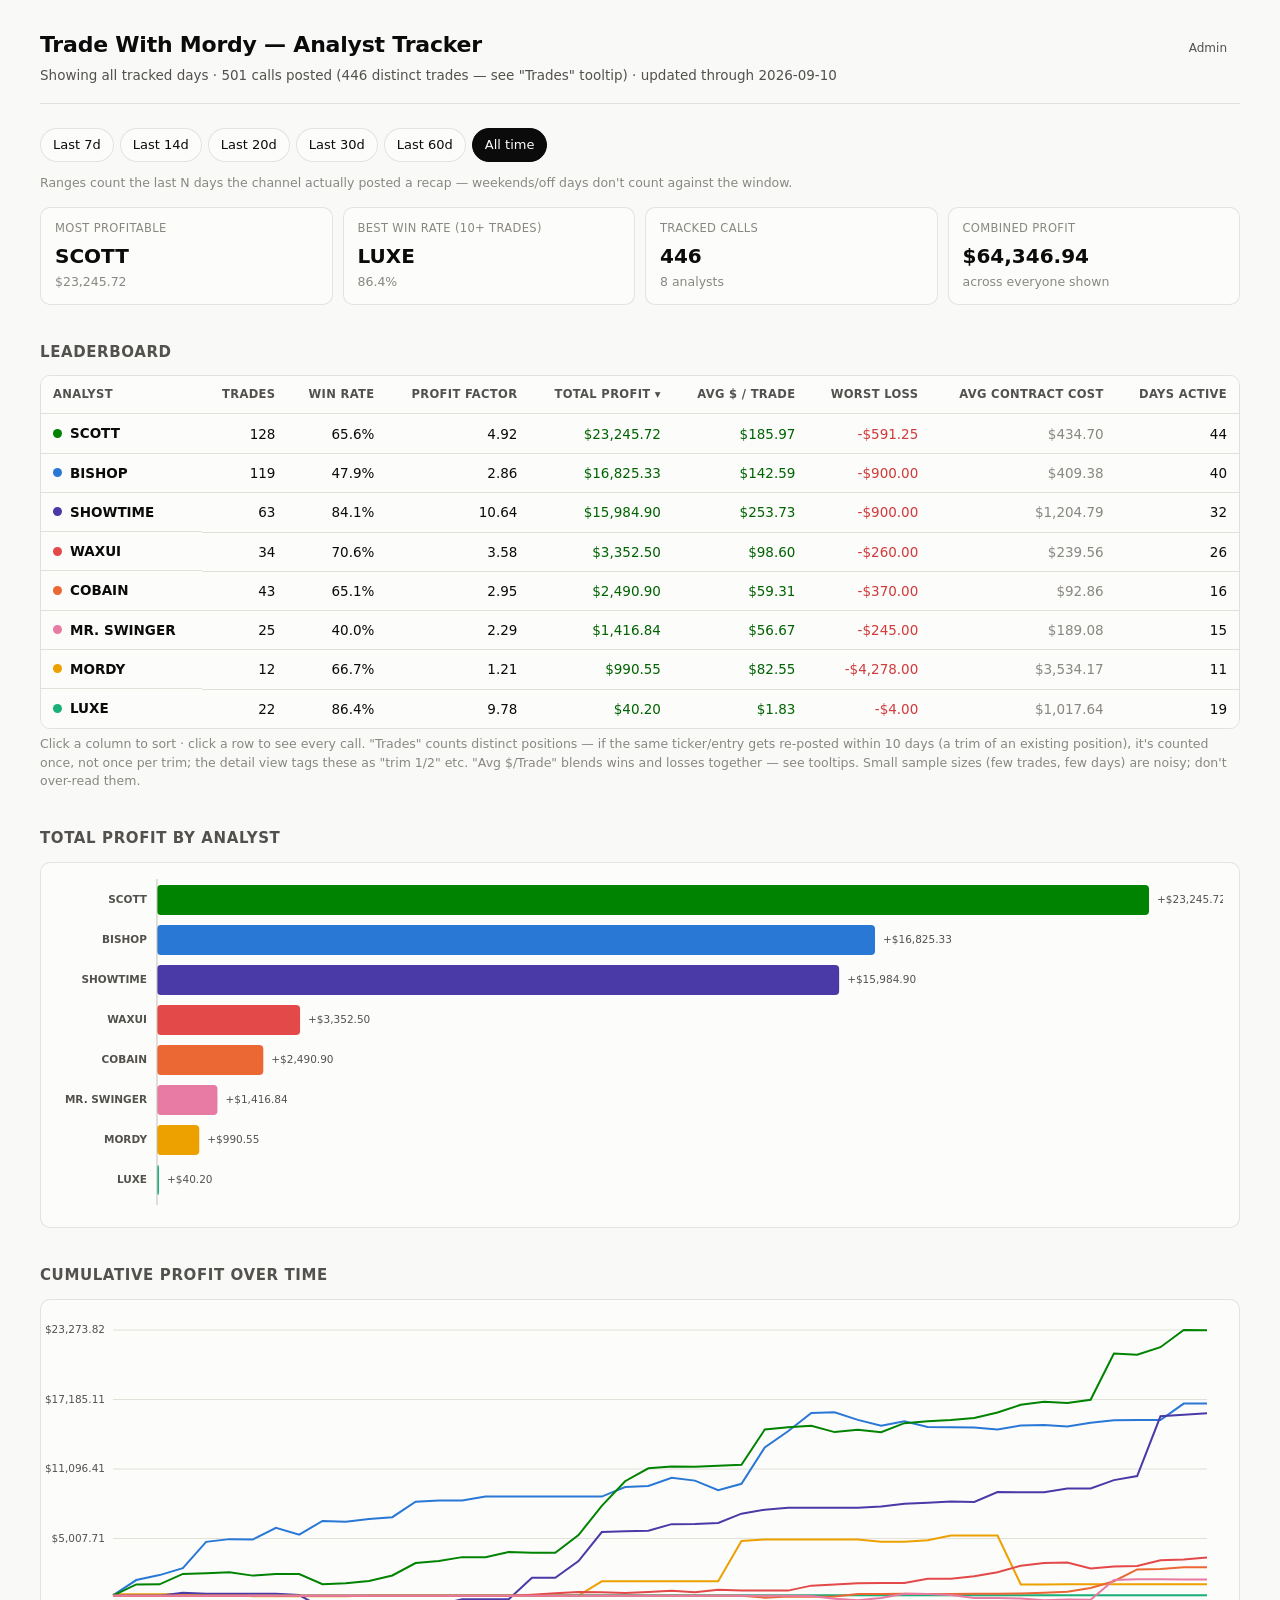
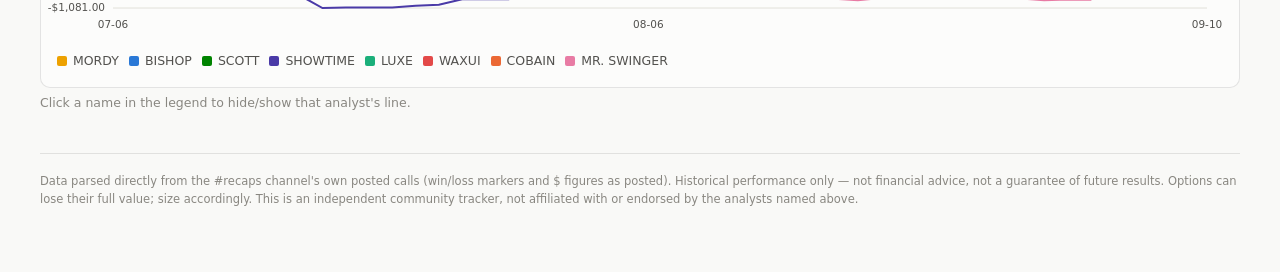
==== index.html @ d79637c2 "Add files via upload" ====
<!doctype html>
<html lang="en">
<head>
<meta charset="utf-8">
<meta name="viewport" content="width=device-width, initial-scale=1">
<title>Trade With Mordy — Analyst Tracker</title>
<link rel="stylesheet" href="style.css">
</head>
<body>
<div class="wrap">

  <header class="top">
    <div class="row">
      <div>
        <h1>Trade With Mordy — Analyst Tracker</h1>
        <div class="sub" id="rangeNote">Loading…</div>
      </div>
      <div class="top-actions">
        <button id="adminOpenBtn" class="ghost admin-toggle">Admin</button>
      </div>
    </div>
  </header>

  <section>
    <div class="filters" id="filters"></div>
    <div class="hint" style="margin:-6px 0 14px">Ranges count the last N days the channel actually posted a recap — weekends/off days don't count against the window.</div>
    <div class="tiles" id="tiles"></div>
  </section>

  <section>
    <h2 class="section-title">Leaderboard</h2>
    <div class="table-scroll">
      <table>
        <thead id="tableHead"></thead>
        <tbody id="tableBody"></tbody>
      </table>
    </div>
    <div class="hint">Click a column to sort · click a row to see every call. "Trades" counts distinct positions — if the same ticker/entry gets re-posted within 10 days (a trim of an existing position), it's counted once, not once per trim; the detail view tags these as "trim 1/2" etc. "Avg $/Trade" blends wins and losses together — see tooltips. Small sample sizes (few trades, few days) are noisy; don't over-read them.</div>
  </section>

  <section id="detailPanel">
    <div class="detail-head">
      <h3 id="detailTitle"></h3>
      <button class="ghost" onclick="document.getElementById('detailPanel').classList.remove('open')">Close</button>
    </div>
    <div class="table-scroll">
      <table>
        <thead><tr>
          <th>Date</th><th>Ticker</th><th>Result</th><th>Entry</th><th>Exit</th><th>%</th><th>$</th>
        </tr></thead>
        <tbody id="detailBody"></tbody>
      </table>
    </div>
  </section>

  <section>
    <h2 class="section-title">Total profit by analyst</h2>
    <div class="chart-card">
      <div id="barChart"></div>
    </div>
  </section>

  <section>
    <h2 class="section-title">Cumulative profit over time</h2>
    <div class="chart-card chart-wrap">
      <div id="lineChart"></div>
      <div class="tooltip-box" id="lineTooltip"></div>
      <div class="legend" id="lineLegend"></div>
    </div>
    <div class="hint">Click a name in the legend to hide/show that analyst's line.</div>
  </section>

  <footer class="site">
    Data parsed directly from the #recaps channel's own posted calls (win/loss markers and $ figures as posted).
    Historical performance only — not financial advice, not a guarantee of future results. Options can lose their
    full value; size accordingly. This is an independent community tracker, not affiliated with or endorsed by
    the analysts named above.
  </footer>
</div>

<!-- Admin login (real server-side check, see functions/api/login.js) -->
<div id="adminGateModal">
  <div class="modal-card">
    <button class="ghost close-x" id="gateCloseBtn">✕</button>
    <h3>Admin login</h3>
    <label>Username</label>
    <input type="text" id="gateUsername" placeholder="Username" autocomplete="username">
    <label style="display:block;margin-top:10px">Password</label>
    <input type="password" id="gatePassword" placeholder="Password" autocomplete="current-password">
    <div class="error-text" id="gateError"></div>
    <div class="modal-actions">
      <button class="primary" id="gateSubmit">Log in</button>
    </div>
    <p class="hint" style="margin-top:16px">
      Checked server-side against the <code>ADMIN_USERNAME</code> / <code>ADMIN_PASSWORD_HASH</code> environment
      variables set in your Cloudflare Pages project — nothing password-related ships in this page's code.
      See README.md to set those up.
    </p>
  </div>
</div>

<!-- Admin panel -->
<div id="adminModal">
  <div class="modal-card">
    <button class="ghost close-x" id="adminCloseBtn">✕</button>
    <h3>Add a new recap <button class="ghost" id="logoutBtn" style="font-size:12px;margin-left:8px">Log out</button></h3>
    <p class="hint">Upload the recap .html file you downloaded, or paste the raw HTML/text below — either
      works. Parsing happens entirely in your browser. "Publish to GitHub" is the only step that sends
      anything anywhere — it sends the merged data to your own Worker, which commits it to your repo.</p>
    <div id="dropZone" class="drop-zone">
      <input type="file" id="fileInput" accept=".html,.htm,.txt" style="display:none">
      <span id="dropZoneLabel">Drop the .html file here, or <a href="#" id="browseLink">browse</a></span>
    </div>
    <textarea id="pasteArea" placeholder="…or paste recap HTML or text here"></textarea>
    <div class="modal-actions">
      <button class="primary" id="parseBtn">Parse</button>
    </div>
    <div id="parseMsg"></div>
    <div class="preview-list" id="previewList"></div>
    <div class="modal-actions">
      <button id="mergeBtn" disabled>Merge into page</button>
    </div>
    <div class="modal-actions">
      <button class="primary" id="publishBtn">Publish to GitHub</button>
      <button id="downloadBtn">Download data.json instead</button>
    </div>
    <div id="publishMsg"></div>
    <p class="hint">"Publish to GitHub" commits the current data straight to your repo (needs
      <code>GITHUB_TOKEN</code> / <code>GITHUB_REPO</code> set on the Worker — see README.md). Cloudflare then
      auto-redeploys in under a minute. "Download data.json instead" is the manual fallback if you'd rather
      commit it yourself.</p>
  </div>
</div>

<script src="parser.js"></script>
<script src="app.js"></script>
</body>
</html>
---- style.css ----
/* ---------- design tokens (validated dataviz palette) ---------- */
:root, [data-theme] {
  color-scheme: light;
  --surface-1:      #fcfcfb;
  --page-plane:     #f9f9f7;
  --text-primary:   #0b0b0b;
  --text-secondary: #52514e;
  --text-muted:     #898781;
  --grid:           #e1e0d9;
  --baseline:       #c3c2b7;
  --border:         rgba(11,11,11,0.10);
  --good:           #006300;
  --status-good:    #0ca30c;
  --status-warn:    #fab219;
  --status-serious: #ec835a;
  --status-crit:    #d03b3b;

  /* categorical, fixed order -- never reassigned by rank */
  --series-1: #2a78d6; /* blue    */
  --series-2: #eb6834; /* orange  */
  --series-3: #1baf7a; /* aqua    */
  --series-4: #eda100; /* yellow  */
  --series-5: #e87ba4; /* magenta */
  --series-6: #008300; /* green   */
  --series-7: #4a3aa7; /* violet  */
  --series-8: #e34948; /* red     */
}

@media (prefers-color-scheme: dark) {
  :root:where(:not([data-theme="light"])) {
    color-scheme: dark;
    --surface-1:      #1a1a19;
    --page-plane:     #0d0d0d;
    --text-primary:   #ffffff;
    --text-secondary: #c3c2b7;
    --text-muted:     #898781;
    --grid:           #2c2c2a;
    --baseline:       #383835;
    --border:         rgba(255,255,255,0.10);
    --good:           #0ca30c;

    --series-1: #3987e5;
    --series-2: #d95926;
    --series-3: #199e70;
    --series-4: #c98500;
    --series-5: #d55181;
    --series-6: #008300;
    --series-7: #9085e9;
    --series-8: #e66767;
  }
}
:root[data-theme="dark"] {
  color-scheme: dark;
  --surface-1:      #1a1a19;
  --page-plane:     #0d0d0d;
  --text-primary:   #ffffff;
  --text-secondary: #c3c2b7;
  --text-muted:     #898781;
  --grid:           #2c2c2a;
  --baseline:       #383835;
  --border:         rgba(255,255,255,0.10);
  --good:           #0ca30c;

  --series-1: #3987e5;
  --series-2: #d95926;
  --series-3: #199e70;
  --series-4: #c98500;
  --series-5: #d55181;
  --series-6: #008300;
  --series-7: #9085e9;
  --series-8: #e66767;
}

* { box-sizing: border-box; }
html, body {
  margin: 0;
  background: var(--page-plane);
  color: var(--text-primary);
  font-family: system-ui, -apple-system, "Segoe UI", sans-serif;
  font-size: 15px;
  line-height: 1.5;
}
body { padding-bottom: 64px; }

a { color: var(--series-1); }

.wrap {
  max-width: 1240px;
  margin: 0 auto;
  padding: 0 20px;
}

/* header */
header.top {
  padding: 28px 0 18px;
  border-bottom: 1px solid var(--border);
  margin-bottom: 24px;
}
header.top .row {
  display: flex;
  align-items: baseline;
  justify-content: space-between;
  gap: 16px;
  flex-wrap: wrap;
}
header.top h1 {
  font-size: 22px;
  margin: 0;
  letter-spacing: -0.01em;
}
header.top .sub {
  color: var(--text-secondary);
  font-size: 13.5px;
  margin-top: 4px;
}
.top-actions { display: flex; gap: 8px; align-items: center; }

button, .btn {
  font: inherit;
  border: 1px solid var(--border);
  background: var(--surface-1);
  color: var(--text-primary);
  border-radius: 8px;
  padding: 7px 12px;
  cursor: pointer;
}
button:hover, .btn:hover { border-color: var(--text-muted); }
button.primary {
  background: var(--series-1);
  border-color: var(--series-1);
  color: #fff;
}
button.ghost {
  background: transparent;
  border-color: transparent;
  color: var(--text-secondary);
}
button.danger { color: var(--status-crit); }
button:disabled { opacity: .5; cursor: default; }

/* filter row */
.filters {
  display: flex;
  gap: 6px;
  flex-wrap: wrap;
  margin-bottom: 18px;
}
.filters button { padding: 6px 12px; font-size: 13px; border-radius: 20px; }
.filters button.active {
  background: var(--text-primary);
  color: var(--surface-1);
  border-color: var(--text-primary);
}

section { margin-bottom: 36px; }
h2.section-title {
  font-size: 15px;
  text-transform: uppercase;
  letter-spacing: .04em;
  color: var(--text-secondary);
  margin: 0 0 12px;
}
.hint { color: var(--text-muted); font-size: 12.5px; margin-top: 6px; }

/* table */
.table-scroll { overflow-x: auto; border: 1px solid var(--border); border-radius: 10px; }
table { width: 100%; border-collapse: collapse; background: var(--surface-1); font-size: 13.5px; min-width: 860px; }
thead th {
  text-align: right;
  font-weight: 600;
  color: var(--text-secondary);
  font-size: 11.5px;
  text-transform: uppercase;
  letter-spacing: .03em;
  padding: 10px 12px;
  border-bottom: 1px solid var(--grid);
  cursor: pointer;
  white-space: nowrap;
  user-select: none;
}
thead th:first-child, td.name-cell { text-align: left; }
thead th:hover { color: var(--text-primary); }
thead th.sorted::after { content: ' ▾'; }
thead th.sorted.asc::after { content: ' ▴'; }
tbody td {
  text-align: right;
  padding: 9px 12px;
  border-bottom: 1px solid var(--grid);
  font-variant-numeric: tabular-nums;
  white-space: nowrap;
}
tbody tr:last-child td { border-bottom: none; }
tbody tr { cursor: pointer; }
tbody tr:hover td { background: color-mix(in srgb, var(--text-primary) 4%, transparent); }
tbody tr.selected td { background: color-mix(in srgb, var(--series-1) 10%, transparent); }
.dot { display:inline-block; width:9px; height:9px; border-radius:50%; margin-right:8px; flex:none; }
.name-cell { display:flex; align-items:center; font-weight: 600; }
.pos { color: var(--good); }
.neg { color: var(--status-crit); }
.muted-cell { color: var(--text-muted); }
.trim-tag {
  display: inline-block; font-size: 10.5px; font-weight: 600; letter-spacing: .01em;
  color: var(--text-muted); background: var(--page-plane); border: 1px solid var(--border);
  border-radius: 5px; padding: 1px 5px; margin-left: 6px; cursor: help; vertical-align: 1px;
}

/* stat tiles */
.tiles { display: grid; grid-template-columns: repeat(auto-fit, minmax(150px, 1fr)); gap: 10px; margin-bottom: 18px; }
.tile { background: var(--surface-1); border: 1px solid var(--border); border-radius: 10px; padding: 12px 14px; }
.tile .label { font-size: 11.5px; color: var(--text-muted); text-transform: uppercase; letter-spacing: .03em; }
.tile .value { font-size: 20px; font-weight: 600; margin-top: 4px; font-variant-numeric: tabular-nums; }

/* charts */
.chart-card { background: var(--surface-1); border: 1px solid var(--border); border-radius: 10px; padding: 16px; }
.legend { display: flex; flex-wrap: wrap; gap: 10px; margin-top: 10px; font-size: 12.5px; }
.legend .item { display: flex; align-items: center; gap: 6px; cursor: pointer; color: var(--text-secondary); }
.legend .item.off { opacity: .35; text-decoration: line-through; }
.legend .swatch { width: 10px; height: 10px; border-radius: 2px; flex: none; }
svg text { fill: var(--text-secondary); font-size: 10.5px; }
.axis-line { stroke: var(--baseline); stroke-width: 1; }
.grid-line { stroke: var(--grid); stroke-width: 1; }
.tooltip-box {
  position: absolute;
  pointer-events: none;
  background: var(--text-primary);
  color: var(--surface-1);
  border-radius: 6px;
  padding: 6px 9px;
  font-size: 12px;
  line-height: 1.4;
  white-space: nowrap;
  transform: translate(-50%, -110%);
  z-index: 20;
  display: none;
}
.chart-wrap { position: relative; }

/* detail panel */
#detailPanel { display: none; }
#detailPanel.open { display: block; }
.detail-head { display: flex; align-items: center; justify-content: space-between; margin-bottom: 10px; }
.detail-head h3 { margin: 0; font-size: 16px; display:flex; align-items:center; }

/* admin */
.admin-toggle { font-size: 12px; }
#adminModal, #adminGateModal {
  position: fixed; inset: 0; background: rgba(0,0,0,.45);
  display: none; align-items: center; justify-content: center; padding: 20px; z-index: 50;
}
#adminModal.open, #adminGateModal.open { display: flex; }
.modal-card {
  background: var(--surface-1); border-radius: 12px; padding: 22px;
  max-width: 560px; width: 100%; max-height: 86vh; overflow: auto;
  border: 1px solid var(--border);
}
.modal-card h3 { margin-top: 0; }
.drop-zone {
  border: 1.5px dashed var(--border);
  border-radius: 8px;
  padding: 16px;
  text-align: center;
  font-size: 13px;
  color: var(--text-secondary);
  margin-top: 8px;
  transition: border-color .15s, background .15s;
}
.drop-zone a { cursor: pointer; }
.drop-zone.drag-over {
  border-color: var(--series-1);
  background: color-mix(in srgb, var(--series-1) 8%, transparent);
}
.modal-card textarea {
  width: 100%; min-height: 160px; font-family: ui-monospace, monospace; font-size: 12px;
  border: 1px solid var(--border); border-radius: 8px; padding: 10px; background: var(--page-plane); color: var(--text-primary);
}
.modal-card input[type="password"], .modal-card input[type="text"] {
  width: 100%; padding: 9px 11px; border: 1px solid var(--border); border-radius: 8px;
  background: var(--page-plane); color: var(--text-primary); font: inherit; margin-top: 6px;
}
.modal-actions { display: flex; gap: 8px; margin-top: 14px; flex-wrap: wrap; }
.preview-list { max-height: 220px; overflow: auto; border: 1px solid var(--border); border-radius: 8px; margin-top: 10px; font-size: 12px; }
.preview-list .row { display: flex; justify-content: space-between; padding: 5px 9px; border-bottom: 1px solid var(--grid); gap: 10px; }
.preview-list .row:last-child { border-bottom: none; }
.error-text { color: var(--status-crit); font-size: 12.5px; margin-top: 6px; }
.ok-text { color: var(--good); font-size: 12.5px; margin-top: 6px; }
.close-x { position: absolute; top: 14px; right: 16px; }
.modal-card { position: relative; }

footer.site {
  margin-top: 40px;
  padding-top: 18px;
  border-top: 1px solid var(--border);
  color: var(--text-muted);
  font-size: 11.5px;
  line-height: 1.6;
}

.info-tip { color: var(--text-muted); cursor: help; border-bottom: 1px dotted var(--text-muted); }

@media (max-width: 640px) {
  .tiles { grid-template-columns: repeat(2, 1fr); }
}
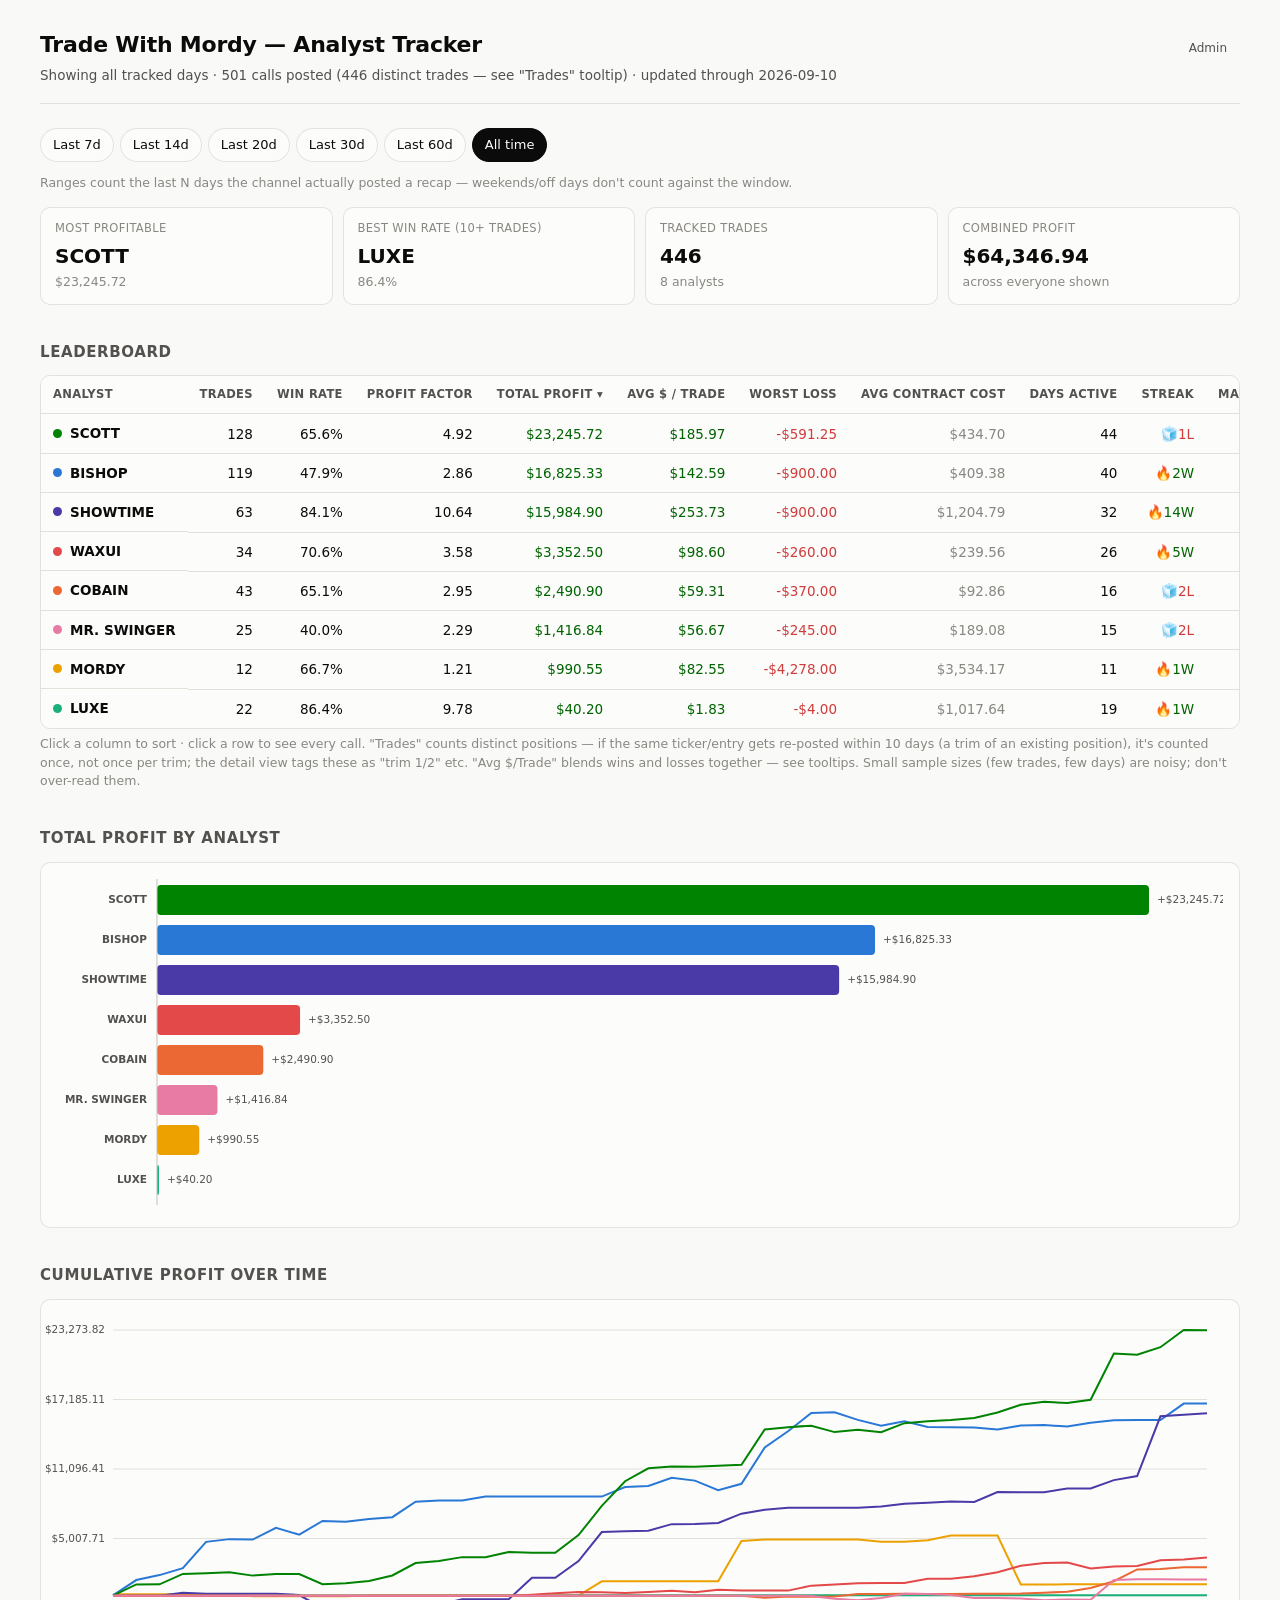
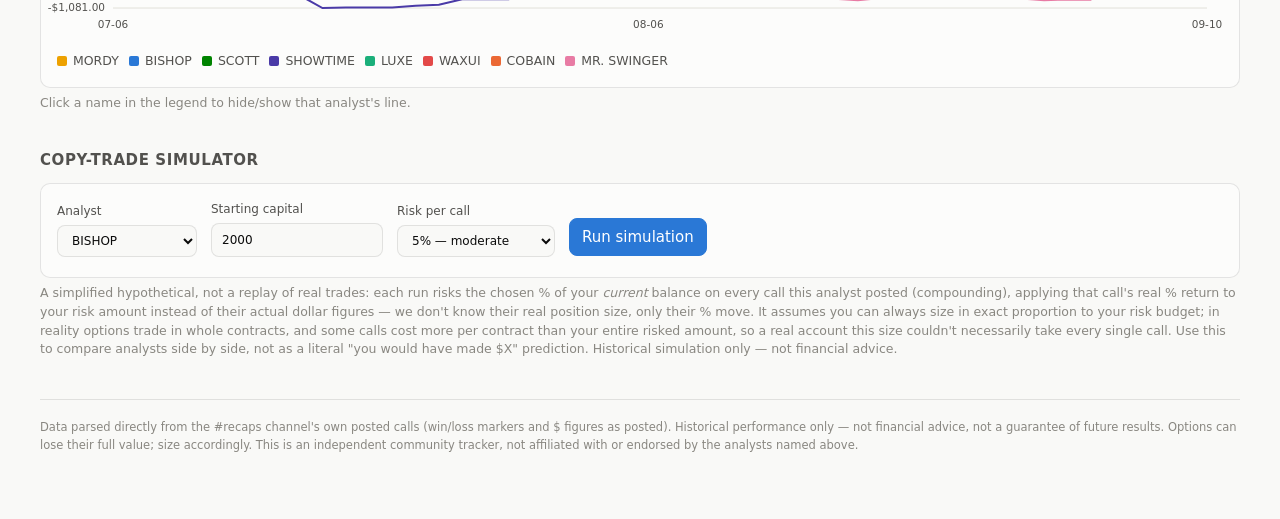
==== commit 9f8b9608: "Add files via upload" ====
--- a/index.html
+++ b/index.html
@@ -43,6 +43,7 @@
       <h3 id="detailTitle"></h3>
       <button class="ghost" onclick="document.getElementById('detailPanel').classList.remove('open')">Close</button>
     </div>
+    <div class="hint" id="detailStats" style="margin:-4px 0 10px"></div>
     <div class="table-scroll">
       <table>
         <thead><tr>
@@ -68,6 +69,42 @@
       <div class="legend" id="lineLegend"></div>
     </div>
     <div class="hint">Click a name in the legend to hide/show that analyst's line.</div>
+  </section>
+
+  <section>
+    <h2 class="section-title">Copy-trade simulator</h2>
+    <div class="chart-card">
+      <div class="sim-form">
+        <label>Analyst
+          <select id="simAnalyst"></select>
+        </label>
+        <label>Starting capital
+          <input type="number" id="simCapital" value="2000" min="100" step="100">
+        </label>
+        <label>Risk per call
+          <select id="simRisk">
+            <option value="0.03">3% — conservative</option>
+            <option value="0.05" selected>5% — moderate</option>
+            <option value="0.10">10% — aggressive</option>
+          </select>
+        </label>
+        <button class="primary" id="simRunBtn">Run simulation</button>
+      </div>
+      <div id="simResults"></div>
+      <div class="chart-wrap" id="simChartWrap" style="display:none">
+        <div id="simChart"></div>
+        <div class="tooltip-box" id="simTooltip"></div>
+      </div>
+    </div>
+    <div class="hint">
+      A simplified hypothetical, not a replay of real trades: each run risks the chosen % of your <em>current</em>
+      balance on every call this analyst posted (compounding), applying that call's real % return to your risk
+      amount instead of their actual dollar figures — we don't know their real position size, only their % move.
+      It assumes you can always size in exact proportion to your risk budget; in reality options trade in whole
+      contracts, and some calls cost more per contract than your entire risked amount, so a real account this size
+      couldn't necessarily take every single call. Use this to compare analysts side by side, not as a literal
+      "you would have made $X" prediction. Historical simulation only — not financial advice.
+    </div>
   </section>
 
   <footer class="site">
--- a/style.css
+++ b/style.css
@@ -164,7 +164,7 @@
 
 /* table */
 .table-scroll { overflow-x: auto; border: 1px solid var(--border); border-radius: 10px; }
-table { width: 100%; border-collapse: collapse; background: var(--surface-1); font-size: 13.5px; min-width: 860px; }
+table { width: 100%; border-collapse: collapse; background: var(--surface-1); font-size: 13.5px; min-width: 1020px; }
 thead th {
   text-align: right;
   font-weight: 600;
@@ -297,6 +297,16 @@
 
 .info-tip { color: var(--text-muted); cursor: help; border-bottom: 1px dotted var(--text-muted); }
 
+/* copy-trade simulator */
+.sim-form { display: flex; gap: 14px; flex-wrap: wrap; align-items: end; margin-bottom: 4px; }
+.sim-form label { display: flex; flex-direction: column; gap: 5px; font-size: 12px; color: var(--text-secondary); }
+.sim-form select, .sim-form input[type="number"] {
+  padding: 7px 10px; border: 1px solid var(--border); border-radius: 8px;
+  background: var(--page-plane); color: var(--text-primary); font: inherit; min-width: 140px;
+}
+.sim-form button { margin-bottom: 1px; }
+#simResults .tiles { margin-top: 16px; margin-bottom: 0; }
+
 @media (max-width: 640px) {
   .tiles { grid-template-columns: repeat(2, 1fr); }
 }
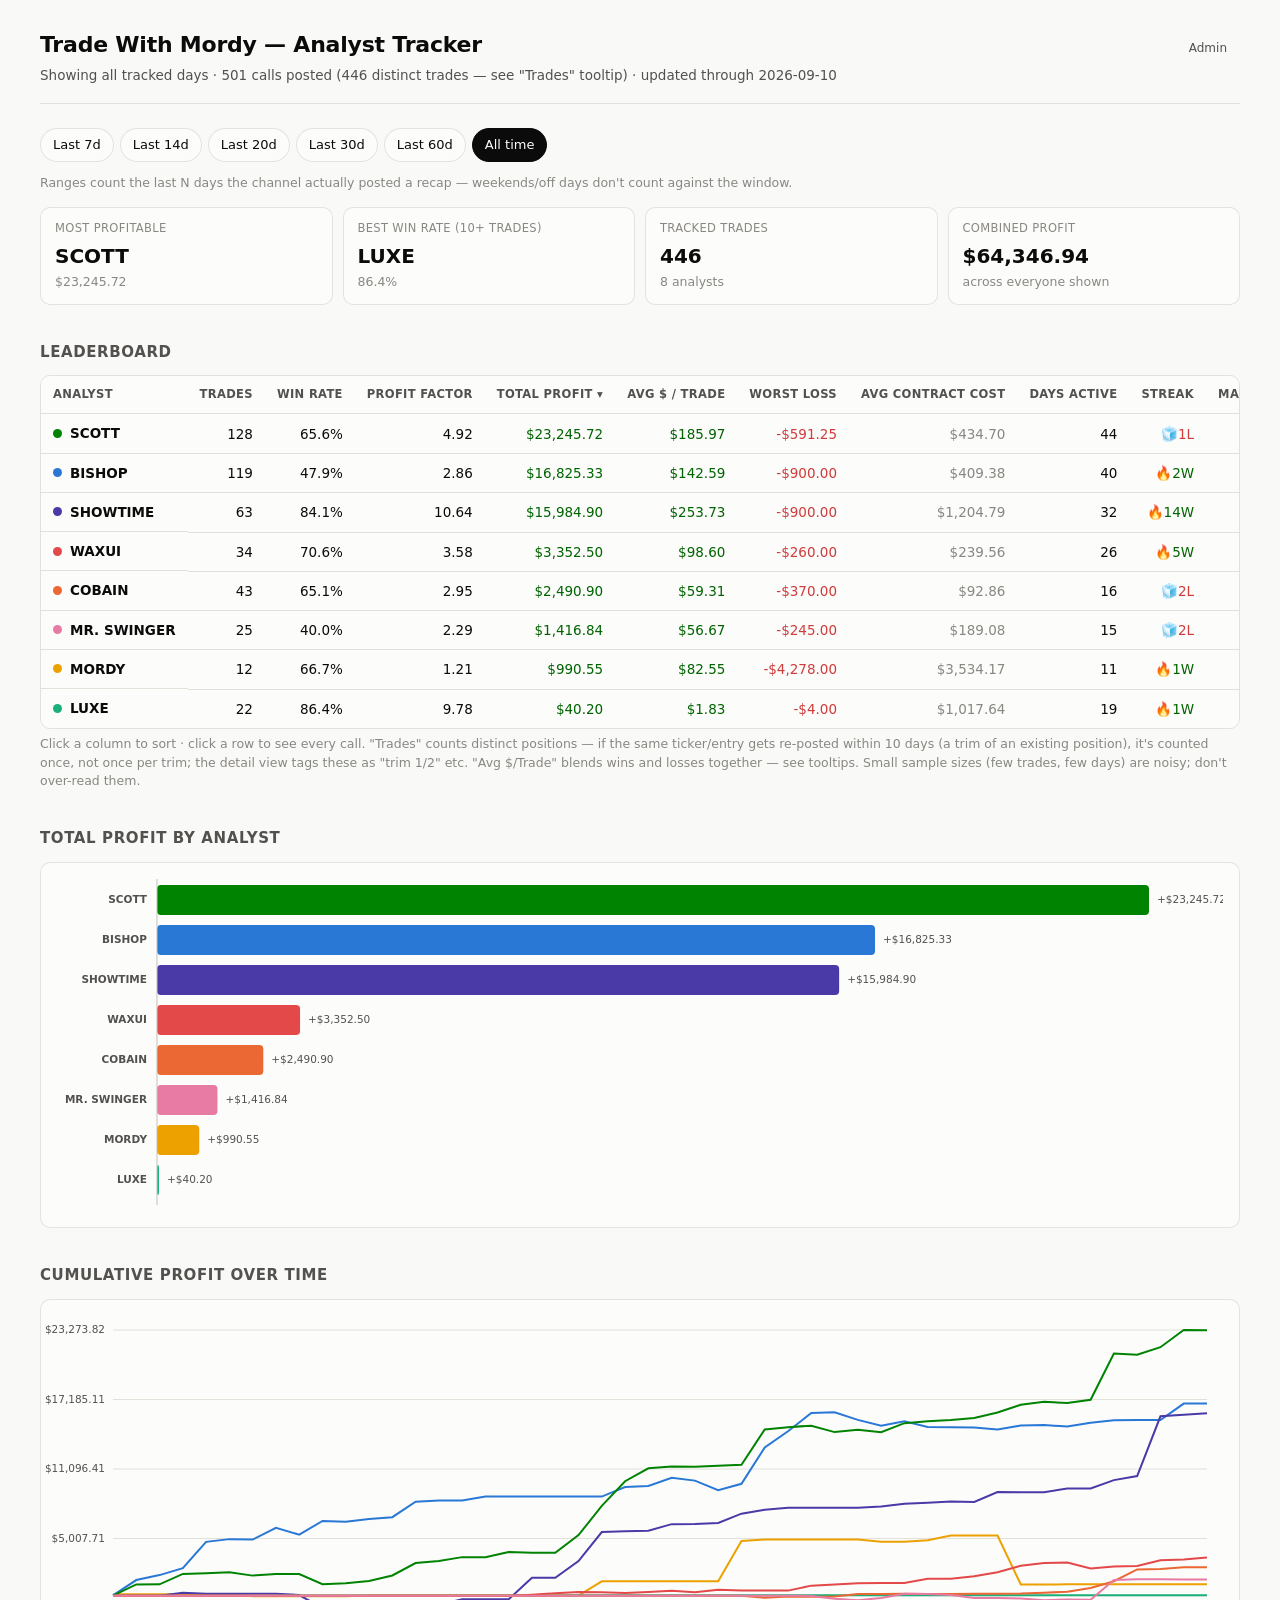
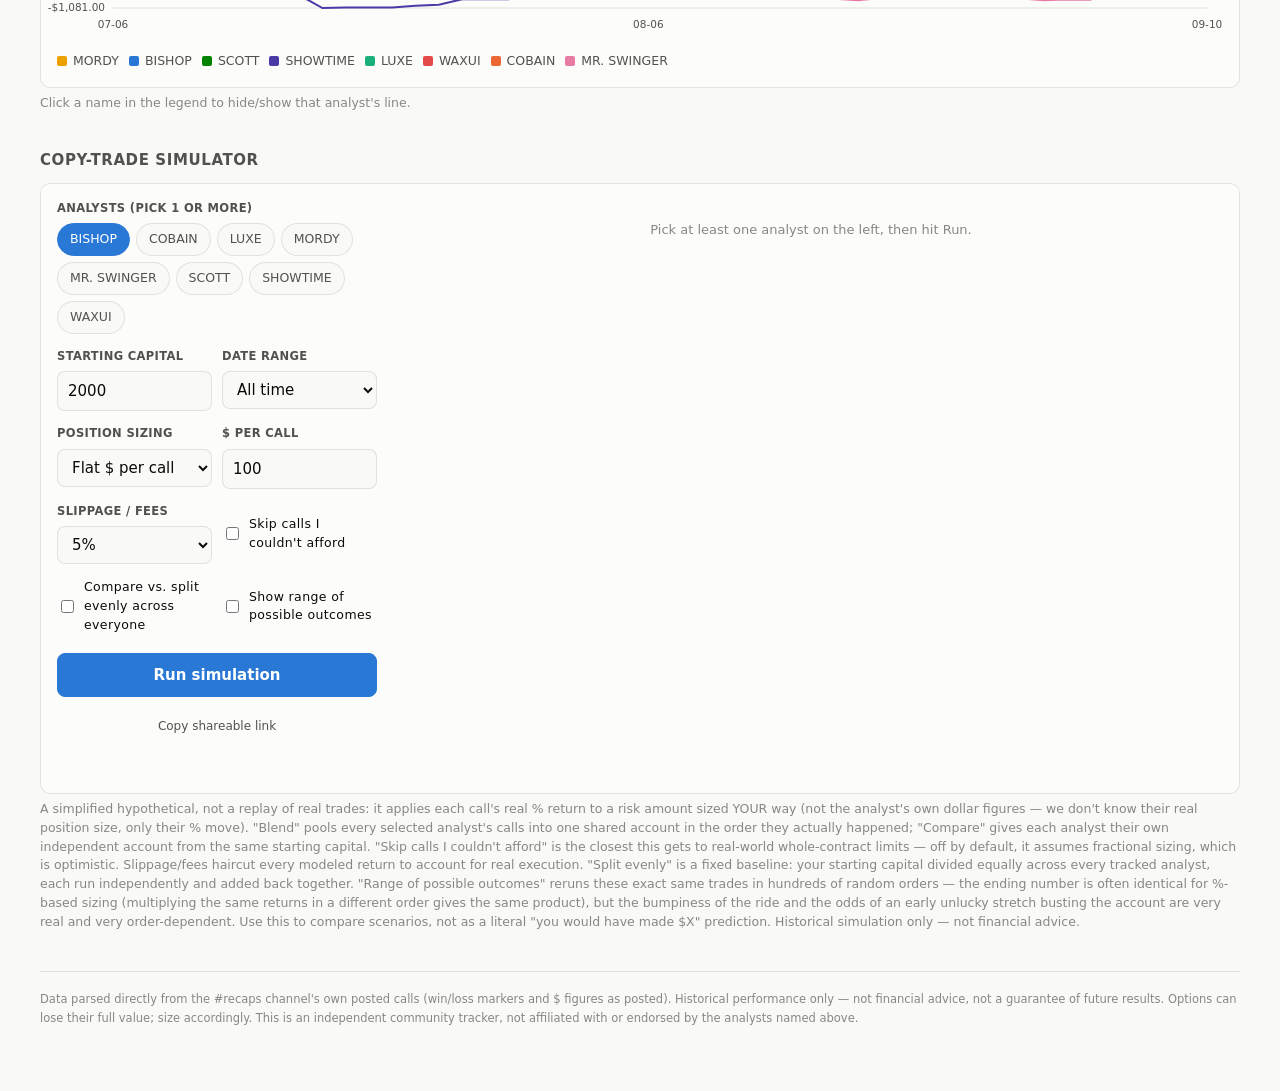
==== commit 34b1d92a: "Add files via upload" ====
--- a/index.html
+++ b/index.html
@@ -74,36 +74,110 @@
   <section>
     <h2 class="section-title">Copy-trade simulator</h2>
     <div class="chart-card">
-      <div class="sim-form">
-        <label>Analyst
-          <select id="simAnalyst"></select>
-        </label>
-        <label>Starting capital
-          <input type="number" id="simCapital" value="2000" min="100" step="100">
-        </label>
-        <label>Risk per call
-          <select id="simRisk">
-            <option value="0.03">3% — conservative</option>
-            <option value="0.05" selected>5% — moderate</option>
-            <option value="0.10">10% — aggressive</option>
-          </select>
-        </label>
-        <button class="primary" id="simRunBtn">Run simulation</button>
+      <div class="sim-layout">
+        <div class="sim-settings">
+          <div class="sim-field">
+            <label>Analysts (pick 1 or more)</label>
+            <div class="chip-group" id="simAnalystChips"></div>
+          </div>
+          <div class="sim-field" id="simModeField" style="display:none">
+            <label>With multiple selected</label>
+            <div class="segmented" id="simModeToggle">
+              <button type="button" data-mode="blend" class="active">Blend into one account</button>
+              <button type="button" data-mode="compare">Compare side-by-side</button>
+            </div>
+          </div>
+          <div class="sim-field-row">
+            <div class="sim-field">
+              <label>Starting capital</label>
+              <input type="number" id="simCapital" value="2000" min="100" step="100">
+            </div>
+            <div class="sim-field">
+              <label>Date range</label>
+              <select id="simRange">
+                <option value="">All time</option>
+                <option value="30">Last 30 days</option>
+                <option value="60">Last 60 days</option>
+                <option value="90">Last 90 days</option>
+              </select>
+            </div>
+          </div>
+          <div class="sim-field-row">
+            <div class="sim-field">
+              <label>Position sizing</label>
+              <select id="simSizing">
+                <option value="fixed" selected>Flat $ per call</option>
+                <option value="startingPct">% of starting capital</option>
+                <option value="balancePct">% of current balance (compounding)</option>
+              </select>
+            </div>
+            <div class="sim-field">
+              <label id="simSizingAmountLabel">$ per call</label>
+              <input type="number" id="simSizingAmount" value="100" min="1" step="10">
+            </div>
+          </div>
+          <div class="sim-field-row">
+            <div class="sim-field">
+              <label>Slippage / fees</label>
+              <select id="simSlippage">
+                <option value="0">None</option>
+                <option value="0.02">2%</option>
+                <option value="0.05" selected>5%</option>
+                <option value="0.10">10%</option>
+              </select>
+            </div>
+            <div class="sim-field sim-checkbox-field">
+              <label><input type="checkbox" id="simAfford"> Skip calls I couldn't afford</label>
+            </div>
+          </div>
+          <div class="sim-field-row">
+            <div class="sim-field sim-checkbox-field">
+              <label><input type="checkbox" id="simBenchmark"> Compare vs. split evenly across everyone</label>
+            </div>
+            <div class="sim-field sim-checkbox-field">
+              <label><input type="checkbox" id="simMonteCarlo"> Show range of possible outcomes</label>
+            </div>
+          </div>
+          <button class="primary" id="simRunBtn">Run simulation</button>
+          <button class="ghost" id="simLinkBtn" style="font-size:12px">Copy shareable link</button>
+          <div id="simLinkMsg" class="hint" style="min-height:14px"></div>
+        </div>
+        <div class="sim-output">
+          <div id="simResults" class="sim-placeholder">Pick at least one analyst on the left, then hit Run.</div>
+          <div class="chart-wrap" id="simChartWrap" style="display:none">
+            <div id="simChart"></div>
+            <div class="tooltip-box" id="simTooltip"></div>
+            <div class="legend" id="simLegend"></div>
+          </div>
+          <div id="simMonteCarloBlock" style="display:none">
+            <h3 class="sim-subhead">Range of possible outcomes</h3>
+            <div class="hint" id="simMonteCarloSummary"></div>
+            <div class="chart-wrap">
+              <div id="simMcChart"></div>
+              <div class="tooltip-box" id="simMcTooltip"></div>
+            </div>
+            <div class="legend" id="simMcLegend"></div>
+          </div>
+          <div id="simExportRow" style="display:none">
+            <button id="simExportBtn">Export ledger as CSV</button>
+          </div>
+        </div>
       </div>
-      <div id="simResults"></div>
-      <div class="chart-wrap" id="simChartWrap" style="display:none">
-        <div id="simChart"></div>
-        <div class="tooltip-box" id="simTooltip"></div>
-      </div>
     </div>
     <div class="hint">
-      A simplified hypothetical, not a replay of real trades: each run risks the chosen % of your <em>current</em>
-      balance on every call this analyst posted (compounding), applying that call's real % return to your risk
-      amount instead of their actual dollar figures — we don't know their real position size, only their % move.
-      It assumes you can always size in exact proportion to your risk budget; in reality options trade in whole
-      contracts, and some calls cost more per contract than your entire risked amount, so a real account this size
-      couldn't necessarily take every single call. Use this to compare analysts side by side, not as a literal
-      "you would have made $X" prediction. Historical simulation only — not financial advice.
+      A simplified hypothetical, not a replay of real trades: it applies each call's real % return to a risk
+      amount sized YOUR way (not the analyst's own dollar figures — we don't know their real position size, only
+      their % move). "Blend" pools every selected analyst's calls into one shared account in the order they
+      actually happened; "Compare" gives each analyst their own independent account from the same starting
+      capital. "Skip calls I couldn't afford" is the closest this gets to real-world whole-contract limits — off
+      by default, it assumes fractional sizing, which is optimistic. Slippage/fees haircut every modeled return to
+      account for real execution. "Split evenly" is a fixed baseline: your starting capital divided equally across
+      every tracked analyst, each run independently and added back together. "Range of possible outcomes" reruns
+      these exact same trades in hundreds of random orders — the ending number is often identical for %-based
+      sizing (multiplying the same returns in a different order gives the same product), but the bumpiness of the
+      ride and the odds of an early unlucky stretch busting the account are very real and very order-dependent.
+      Use this to compare scenarios, not as a literal "you would have made $X" prediction. Historical simulation
+      only — not financial advice.
     </div>
   </section>
 
--- a/style.css
+++ b/style.css
@@ -298,14 +298,63 @@
 .info-tip { color: var(--text-muted); cursor: help; border-bottom: 1px dotted var(--text-muted); }
 
 /* copy-trade simulator */
-.sim-form { display: flex; gap: 14px; flex-wrap: wrap; align-items: end; margin-bottom: 4px; }
-.sim-form label { display: flex; flex-direction: column; gap: 5px; font-size: 12px; color: var(--text-secondary); }
-.sim-form select, .sim-form input[type="number"] {
-  padding: 7px 10px; border: 1px solid var(--border); border-radius: 8px;
-  background: var(--page-plane); color: var(--text-primary); font: inherit; min-width: 140px;
-}
-.sim-form button { margin-bottom: 1px; }
-#simResults .tiles { margin-top: 16px; margin-bottom: 0; }
+.sim-layout { display: grid; grid-template-columns: minmax(240px, 320px) 1fr; gap: 22px; align-items: start; }
+.sim-settings { display: flex; flex-direction: column; gap: 14px; }
+.sim-field { display: flex; flex-direction: column; gap: 6px; }
+.sim-field > label { font-size: 11.5px; font-weight: 600; color: var(--text-secondary); text-transform: uppercase; letter-spacing: .03em; }
+.sim-field-row { display: flex; gap: 10px; }
+.sim-field-row .sim-field { flex: 1; min-width: 0; }
+.sim-settings select, .sim-settings input[type="number"] {
+  padding: 8px 10px; border: 1px solid var(--border); border-radius: 8px;
+  background: var(--page-plane); color: var(--text-primary); font: inherit; width: 100%;
+}
+.sim-checkbox-field { justify-content: center; }
+.sim-checkbox-field label {
+  display: flex; align-items: center; gap: 7px; font-size: 12.5px; font-weight: 500;
+  color: var(--text-primary); text-transform: none; cursor: pointer;
+}
+.sim-checkbox-field input[type="checkbox"] { width: 15px; height: 15px; accent-color: var(--series-1); }
+#simRunBtn { width: 100%; padding: 10px; font-weight: 600; margin-top: 4px; }
+
+.chip-group { display: flex; flex-wrap: wrap; gap: 6px; }
+.chip {
+  font-size: 12.5px; padding: 6px 12px; border-radius: 20px; border: 1px solid var(--border);
+  background: var(--page-plane); color: var(--text-secondary); cursor: pointer;
+}
+.chip.active { color: #fff; border-color: transparent; }
+
+.segmented { display: flex; border: 1px solid var(--border); border-radius: 9px; overflow: hidden; }
+.segmented button {
+  flex: 1; border: none; border-radius: 0; background: var(--page-plane); color: var(--text-secondary);
+  font-size: 12.5px; padding: 8px 8px;
+}
+.segmented button.active { background: var(--series-1); color: #fff; }
+.segmented button:hover { border-color: transparent; }
+
+.sim-output { min-height: 60px; }
+.sim-placeholder { color: var(--text-muted); font-size: 13px; padding: 20px 0; text-align: center; }
+#simResults .tiles { margin-bottom: 0; }
+.busted-banner {
+  background: color-mix(in srgb, var(--status-crit) 12%, transparent); border: 1px solid var(--status-crit);
+  color: var(--status-crit); border-radius: 8px; padding: 9px 12px; font-size: 12.5px; font-weight: 600;
+  margin-bottom: 12px;
+}
+.sim-compare-table { width: 100%; border-collapse: collapse; font-size: 13px; margin-bottom: 4px; }
+.sim-compare-table th { text-align: right; font-size: 11px; text-transform: uppercase; letter-spacing: .02em; color: var(--text-secondary); padding: 6px 10px; border-bottom: 1px solid var(--grid); }
+.sim-compare-table th:first-child, .sim-compare-table td:first-child { text-align: left; }
+.sim-compare-table td { text-align: right; padding: 7px 10px; border-bottom: 1px solid var(--grid); font-variant-numeric: tabular-nums; }
+.sim-compare-table tr:last-child td { border-bottom: none; }
+
+#simLinkBtn { width: 100%; margin-top: -2px; }
+.sim-subhead { font-size: 12.5px; text-transform: uppercase; letter-spacing: .03em; color: var(--text-secondary); margin: 18px 0 8px; }
+#simExportRow { margin-top: 12px; }
+#simExportRow button { font-size: 12.5px; }
+.band-outer { opacity: .16; }
+.band-inner { opacity: .28; }
+
+@media (max-width: 720px) {
+  .sim-layout { grid-template-columns: 1fr; }
+}
 
 @media (max-width: 640px) {
   .tiles { grid-template-columns: repeat(2, 1fr); }
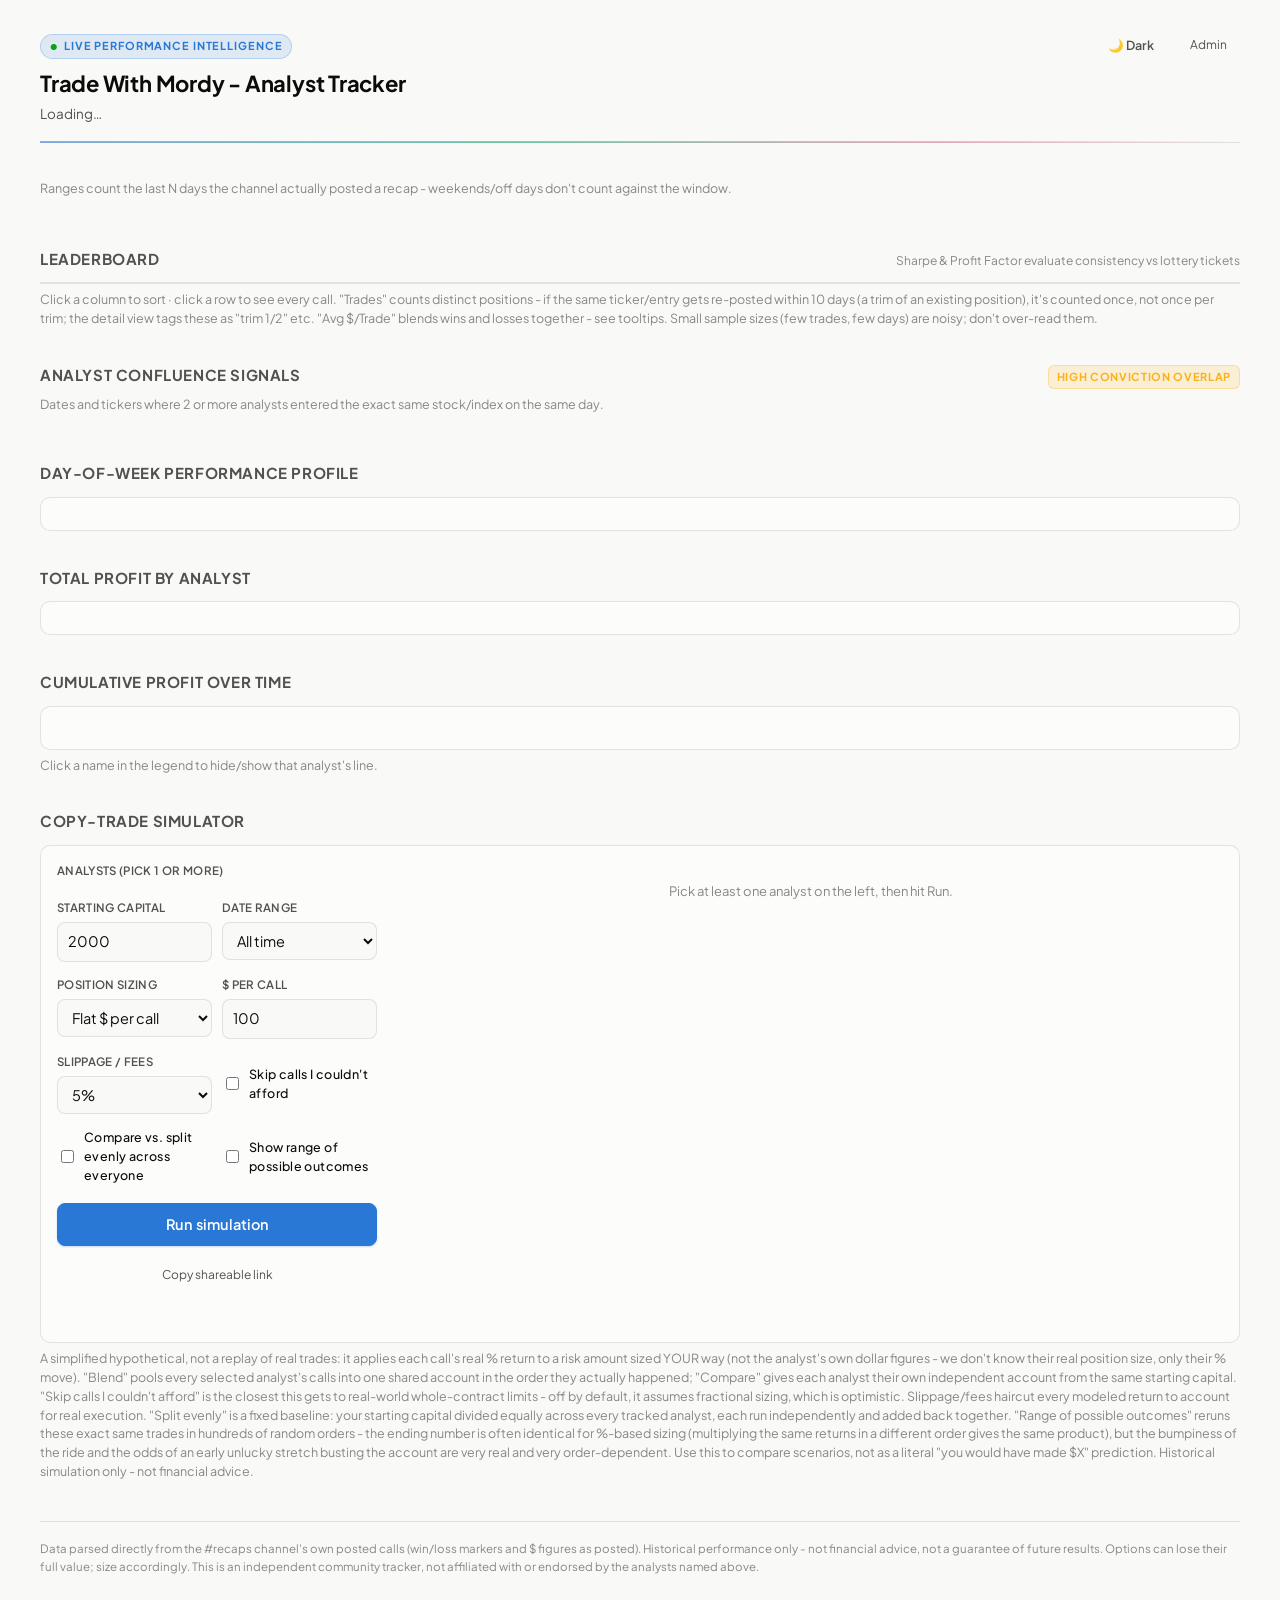
==== commit afbc954f: "Add files via upload" ====
--- a/index.html
+++ b/index.html
@@ -3,7 +3,10 @@
 <head>
 <meta charset="utf-8">
 <meta name="viewport" content="width=device-width, initial-scale=1">
-<title>Trade With Mordy — Analyst Tracker</title>
+<title>Trade With Mordy - Analyst Tracker</title>
+<link rel="preconnect" href="https://fonts.googleapis.com">
+<link rel="preconnect" href="https://fonts.gstatic.com" crossorigin>
+<link href="https://fonts.googleapis.com/css2?family=Plus+Jakarta+Sans:wght@400;500;600;700;800&family=JetBrains+Mono:wght@400;500;600&display=swap" rel="stylesheet">
 <link rel="stylesheet" href="style.css">
 </head>
 <body>
@@ -12,10 +15,12 @@
   <header class="top">
     <div class="row">
       <div>
-        <h1>Trade With Mordy — Analyst Tracker</h1>
+        <div class="brand-badge"><span>●</span> LIVE PERFORMANCE INTELLIGENCE</div>
+        <h1>Trade With Mordy - Analyst Tracker</h1>
         <div class="sub" id="rangeNote">Loading…</div>
       </div>
       <div class="top-actions">
+        <button id="themeToggleBtn" class="ghost theme-toggle" title="Toggle dark / light mode">🌙 Dark</button>
         <button id="adminOpenBtn" class="ghost admin-toggle">Admin</button>
       </div>
     </div>
@@ -23,27 +28,45 @@
 
   <section>
     <div class="filters" id="filters"></div>
-    <div class="hint" style="margin:-6px 0 14px">Ranges count the last N days the channel actually posted a recap — weekends/off days don't count against the window.</div>
+    <div class="hint" style="margin:-6px 0 14px">Ranges count the last N days the channel actually posted a recap - weekends/off days don't count against the window.</div>
     <div class="tiles" id="tiles"></div>
   </section>
 
   <section>
-    <h2 class="section-title">Leaderboard</h2>
+    <div class="section-head-row">
+      <h2 class="section-title">Leaderboard</h2>
+      <div class="table-legend-hint">Sharpe & Profit Factor evaluate consistency vs lottery tickets</div>
+    </div>
     <div class="table-scroll">
       <table>
         <thead id="tableHead"></thead>
         <tbody id="tableBody"></tbody>
       </table>
     </div>
-    <div class="hint">Click a column to sort · click a row to see every call. "Trades" counts distinct positions — if the same ticker/entry gets re-posted within 10 days (a trim of an existing position), it's counted once, not once per trim; the detail view tags these as "trim 1/2" etc. "Avg $/Trade" blends wins and losses together — see tooltips. Small sample sizes (few trades, few days) are noisy; don't over-read them.</div>
+    <div class="hint">Click a column to sort · click a row to see every call. "Trades" counts distinct positions - if the same ticker/entry gets re-posted within 10 days (a trim of an existing position), it's counted once, not once per trim; the detail view tags these as "trim 1/2" etc. "Avg $/Trade" blends wins and losses together - see tooltips. Small sample sizes (few trades, few days) are noisy; don't over-read them.</div>
   </section>
 
   <section id="detailPanel">
     <div class="detail-head">
       <h3 id="detailTitle"></h3>
-      <button class="ghost" onclick="document.getElementById('detailPanel').classList.remove('open')">Close</button>
+      <div class="detail-actions">
+        <button id="detailExportBtn" class="ghost" style="font-size:12px">Export CSV</button>
+        <button class="ghost" onclick="document.getElementById('detailPanel').classList.remove('open')">Close</button>
+      </div>
     </div>
     <div class="hint" id="detailStats" style="margin:-4px 0 10px"></div>
+    
+    <div class="detail-filters-bar">
+      <div class="search-input-wrap">
+        <input type="text" id="detailSearchInput" placeholder="Filter by ticker (e.g. NVDA, SPY)...">
+      </div>
+      <div class="detail-segmented" id="detailOutcomeFilter">
+        <button type="button" class="active" data-outcome="all">All</button>
+        <button type="button" data-outcome="win">Wins only</button>
+        <button type="button" data-outcome="loss">Losses only</button>
+      </div>
+    </div>
+
     <div class="table-scroll">
       <table>
         <thead><tr>
@@ -51,6 +74,24 @@
         </tr></thead>
         <tbody id="detailBody"></tbody>
       </table>
+    </div>
+  </section>
+
+  <!-- Multi-Analyst Confluence / Overlap -->
+  <section id="confluenceSection">
+    <div class="section-head-row">
+      <h2 class="section-title">Analyst Confluence Signals</h2>
+      <span class="badge-pill">High Conviction Overlap</span>
+    </div>
+    <div class="hint" style="margin-top:-6px;margin-bottom:12px">Dates and tickers where 2 or more analysts entered the exact same stock/index on the same day.</div>
+    <div class="confluence-grid" id="confluenceGrid"></div>
+  </section>
+
+  <!-- Day-of-Week Performance Heatmap -->
+  <section id="dayOfWeekSection">
+    <h2 class="section-title">Day-of-Week Performance Profile</h2>
+    <div class="chart-card">
+      <div class="day-heatmap-grid" id="dayHeatmapGrid"></div>
     </div>
   </section>
 
@@ -166,24 +207,24 @@
     </div>
     <div class="hint">
       A simplified hypothetical, not a replay of real trades: it applies each call's real % return to a risk
-      amount sized YOUR way (not the analyst's own dollar figures — we don't know their real position size, only
+      amount sized YOUR way (not the analyst's own dollar figures - we don't know their real position size, only
       their % move). "Blend" pools every selected analyst's calls into one shared account in the order they
       actually happened; "Compare" gives each analyst their own independent account from the same starting
-      capital. "Skip calls I couldn't afford" is the closest this gets to real-world whole-contract limits — off
+      capital. "Skip calls I couldn't afford" is the closest this gets to real-world whole-contract limits - off
       by default, it assumes fractional sizing, which is optimistic. Slippage/fees haircut every modeled return to
       account for real execution. "Split evenly" is a fixed baseline: your starting capital divided equally across
       every tracked analyst, each run independently and added back together. "Range of possible outcomes" reruns
-      these exact same trades in hundreds of random orders — the ending number is often identical for %-based
+      these exact same trades in hundreds of random orders - the ending number is often identical for %-based
       sizing (multiplying the same returns in a different order gives the same product), but the bumpiness of the
       ride and the odds of an early unlucky stretch busting the account are very real and very order-dependent.
       Use this to compare scenarios, not as a literal "you would have made $X" prediction. Historical simulation
-      only — not financial advice.
+      only - not financial advice.
     </div>
   </section>
 
   <footer class="site">
     Data parsed directly from the #recaps channel's own posted calls (win/loss markers and $ figures as posted).
-    Historical performance only — not financial advice, not a guarantee of future results. Options can lose their
+    Historical performance only - not financial advice, not a guarantee of future results. Options can lose their
     full value; size accordingly. This is an independent community tracker, not affiliated with or endorsed by
     the analysts named above.
   </footer>
@@ -204,7 +245,7 @@
     </div>
     <p class="hint" style="margin-top:16px">
       Checked server-side against the <code>ADMIN_USERNAME</code> / <code>ADMIN_PASSWORD_HASH</code> environment
-      variables set in your Cloudflare Pages project — nothing password-related ships in this page's code.
+      variables set in your Cloudflare Pages project - nothing password-related ships in this page's code.
       See README.md to set those up.
     </p>
   </div>
@@ -215,9 +256,9 @@
   <div class="modal-card">
     <button class="ghost close-x" id="adminCloseBtn">✕</button>
     <h3>Add a new recap <button class="ghost" id="logoutBtn" style="font-size:12px;margin-left:8px">Log out</button></h3>
-    <p class="hint">Upload the recap .html file you downloaded, or paste the raw HTML/text below — either
+    <p class="hint">Upload the recap .html file you downloaded, or paste the raw HTML/text below - either
       works. Parsing happens entirely in your browser. "Publish to GitHub" is the only step that sends
-      anything anywhere — it sends the merged data to your own Worker, which commits it to your repo.</p>
+      anything anywhere - it sends the merged data to your own Worker, which commits it to your repo.</p>
     <div id="dropZone" class="drop-zone">
       <input type="file" id="fileInput" accept=".html,.htm,.txt" style="display:none">
       <span id="dropZoneLabel">Drop the .html file here, or <a href="#" id="browseLink">browse</a></span>
@@ -237,7 +278,7 @@
     </div>
     <div id="publishMsg"></div>
     <p class="hint">"Publish to GitHub" commits the current data straight to your repo (needs
-      <code>GITHUB_TOKEN</code> / <code>GITHUB_REPO</code> set on the Worker — see README.md). Cloudflare then
+      <code>GITHUB_TOKEN</code> / <code>GITHUB_REPO</code> set on the Worker - see README.md). Cloudflare then
       auto-redeploys in under a minute. "Download data.json instead" is the manual fallback if you'd rather
       commit it yourself.</p>
   </div>
--- a/style.css
+++ b/style.css
@@ -76,13 +76,63 @@
   margin: 0;
   background: var(--page-plane);
   color: var(--text-primary);
-  font-family: system-ui, -apple-system, "Segoe UI", sans-serif;
-  font-size: 15px;
+  font-family: "Plus Jakarta Sans", system-ui, -apple-system, sans-serif;
+  font-size: 14.5px;
   line-height: 1.5;
+  transition: background-color .25s ease, color .25s ease;
 }
 body { padding-bottom: 64px; }
 
-a { color: var(--series-1); }
+a { color: var(--series-1); text-decoration: none; }
+a:hover { text-decoration: underline; }
+
+.brand-badge {
+  display: inline-flex;
+  align-items: center;
+  gap: 6px;
+  font-size: 11px;
+  font-weight: 700;
+  letter-spacing: .08em;
+  text-transform: uppercase;
+  color: var(--series-1);
+  background: color-mix(in srgb, var(--series-1) 12%, transparent);
+  border: 1px solid color-mix(in srgb, var(--series-1) 25%, transparent);
+  padding: 3px 9px;
+  border-radius: 20px;
+  margin-bottom: 8px;
+}
+.brand-badge span {
+  font-size: 8px;
+  animation: softPulse 1.8s infinite;
+  color: var(--status-good);
+}
+
+.theme-toggle {
+  font-size: 12.5px;
+  font-weight: 600;
+  border-radius: 20px;
+  padding: 6px 14px;
+}
+@keyframes spin {
+  to { transform: rotate(360deg); }
+}
+.fade-in-up { animation: fadeInUp .45s cubic-bezier(.22,.8,.25,1) both; }
+.stagger-in > * { animation: fadeInUp .4s cubic-bezier(.22,.8,.25,1) both; }
+.stagger-in > *:nth-child(1) { animation-delay: .02s; }
+.stagger-in > *:nth-child(2) { animation-delay: .06s; }
+.stagger-in > *:nth-child(3) { animation-delay: .10s; }
+.stagger-in > *:nth-child(4) { animation-delay: .14s; }
+.stagger-in > *:nth-child(5) { animation-delay: .18s; }
+.stagger-in > *:nth-child(6) { animation-delay: .22s; }
+.stagger-in > *:nth-child(n+7) { animation-delay: .26s; }
+
+@media (prefers-reduced-motion: reduce) {
+  *, *::before, *::after {
+    animation-duration: .001ms !important;
+    animation-iteration-count: 1 !important;
+    transition-duration: .001ms !important;
+  }
+}
 
 .wrap {
   max-width: 1240px;
@@ -95,6 +145,13 @@
   padding: 28px 0 18px;
   border-bottom: 1px solid var(--border);
   margin-bottom: 24px;
+  position: relative;
+}
+header.top::after {
+  content: '';
+  position: absolute; left: 0; right: 0; bottom: -1px; height: 2px;
+  background: linear-gradient(90deg, var(--series-1), var(--series-3) 40%, var(--series-5) 75%, transparent);
+  opacity: .55;
 }
 header.top .row {
   display: flex;
@@ -123,20 +180,44 @@
   border-radius: 8px;
   padding: 7px 12px;
   cursor: pointer;
+  transition: border-color .15s ease, background-color .15s ease, color .15s ease,
+              transform .12s ease, box-shadow .15s ease;
 }
 button:hover, .btn:hover { border-color: var(--text-muted); }
+button:active, .btn:active { transform: scale(.96); }
 button.primary {
   background: var(--series-1);
   border-color: var(--series-1);
   color: #fff;
-}
+  box-shadow: 0 1px 2px color-mix(in srgb, var(--series-1) 25%, transparent);
+}
+button.primary:hover {
+  box-shadow: 0 4px 14px color-mix(in srgb, var(--series-1) 45%, transparent);
+  transform: translateY(-1px);
+}
+button.primary:active { transform: translateY(0) scale(.97); }
 button.ghost {
   background: transparent;
   border-color: transparent;
   color: var(--text-secondary);
 }
+button.ghost:hover { background: color-mix(in srgb, var(--text-primary) 6%, transparent); }
 button.danger { color: var(--status-crit); }
-button:disabled { opacity: .5; cursor: default; }
+button:disabled { opacity: .5; cursor: default; transform: none !important; box-shadow: none !important; }
+
+button.is-loading { position: relative; color: transparent !important; pointer-events: none; }
+button.is-loading::after {
+  content: '';
+  position: absolute; left: 50%; top: 50%; width: 14px; height: 14px;
+  margin: -7px 0 0 -7px; border-radius: 50%;
+  border: 2px solid rgba(255,255,255,.35);
+  border-top-color: #fff;
+  animation: spin .6s linear infinite;
+}
+button.ghost.is-loading::after, button:not(.primary).is-loading::after {
+  border: 2px solid color-mix(in srgb, var(--text-primary) 25%, transparent);
+  border-top-color: var(--text-primary);
+}
 
 /* filter row */
 .filters {
@@ -188,6 +269,7 @@
   border-bottom: 1px solid var(--grid);
   font-variant-numeric: tabular-nums;
   white-space: nowrap;
+  transition: background-color .12s ease;
 }
 tbody tr:last-child td { border-bottom: none; }
 tbody tr { cursor: pointer; }
@@ -206,16 +288,26 @@
 
 /* stat tiles */
 .tiles { display: grid; grid-template-columns: repeat(auto-fit, minmax(150px, 1fr)); gap: 10px; margin-bottom: 18px; }
-.tile { background: var(--surface-1); border: 1px solid var(--border); border-radius: 10px; padding: 12px 14px; }
+.tile {
+  background: var(--surface-1); border: 1px solid var(--border); border-radius: 10px; padding: 12px 14px;
+  transition: transform .15s ease, box-shadow .15s ease, border-color .15s ease;
+}
+.tile:hover { transform: translateY(-2px); box-shadow: 0 6px 18px color-mix(in srgb, var(--text-primary) 8%, transparent); border-color: var(--text-muted); }
 .tile .label { font-size: 11.5px; color: var(--text-muted); text-transform: uppercase; letter-spacing: .03em; }
 .tile .value { font-size: 20px; font-weight: 600; margin-top: 4px; font-variant-numeric: tabular-nums; }
 
 /* charts */
-.chart-card { background: var(--surface-1); border: 1px solid var(--border); border-radius: 10px; padding: 16px; }
+.chart-card { background: var(--surface-1); border: 1px solid var(--border); border-radius: 10px; padding: 16px; transition: box-shadow .2s ease; }
+.chart-card:hover { box-shadow: 0 6px 20px color-mix(in srgb, var(--text-primary) 6%, transparent); }
 .legend { display: flex; flex-wrap: wrap; gap: 10px; margin-top: 10px; font-size: 12.5px; }
-.legend .item { display: flex; align-items: center; gap: 6px; cursor: pointer; color: var(--text-secondary); }
+.legend .item {
+  display: flex; align-items: center; gap: 6px; cursor: pointer; color: var(--text-secondary);
+  transition: opacity .2s ease, color .15s ease;
+}
+.legend .item:hover { color: var(--text-primary); }
 .legend .item.off { opacity: .35; text-decoration: line-through; }
-.legend .swatch { width: 10px; height: 10px; border-radius: 2px; flex: none; }
+.legend .swatch { width: 10px; height: 10px; border-radius: 2px; flex: none; transition: transform .15s ease; }
+.legend .item:hover .swatch { transform: scale(1.25); }
 svg text { fill: var(--text-secondary); font-size: 10.5px; }
 .axis-line { stroke: var(--baseline); stroke-width: 1; }
 .grid-line { stroke: var(--grid); stroke-width: 1; }
@@ -232,6 +324,8 @@
   transform: translate(-50%, -110%);
   z-index: 20;
   display: none;
+  box-shadow: 0 4px 14px rgba(0,0,0,.25);
+  animation: fadeInUp .12s ease both;
 }
 .chart-wrap { position: relative; }
 
@@ -307,37 +401,65 @@
 .sim-settings select, .sim-settings input[type="number"] {
   padding: 8px 10px; border: 1px solid var(--border); border-radius: 8px;
   background: var(--page-plane); color: var(--text-primary); font: inherit; width: 100%;
-}
-.sim-checkbox-field { justify-content: center; }
+  transition: border-color .15s ease, box-shadow .15s ease;
+}
+.sim-settings select:hover, .sim-settings input[type="number"]:hover { border-color: var(--text-muted); }
+.sim-settings select:focus, .sim-settings input[type="number"]:focus {
+  outline: none; border-color: var(--series-1);
+  box-shadow: 0 0 0 3px color-mix(in srgb, var(--series-1) 20%, transparent);
+}
+.sim-checkbox-field { justify-content: center; border-radius: 8px; padding: 4px 6px; margin: -4px -6px; transition: background-color .15s ease; }
+.sim-checkbox-field:hover { background: color-mix(in srgb, var(--text-primary) 4%, transparent); }
 .sim-checkbox-field label {
   display: flex; align-items: center; gap: 7px; font-size: 12.5px; font-weight: 500;
   color: var(--text-primary); text-transform: none; cursor: pointer;
 }
-.sim-checkbox-field input[type="checkbox"] { width: 15px; height: 15px; accent-color: var(--series-1); }
+.sim-checkbox-field input[type="checkbox"] { width: 15px; height: 15px; accent-color: var(--series-1); cursor: pointer; }
 #simRunBtn { width: 100%; padding: 10px; font-weight: 600; margin-top: 4px; }
 
 .chip-group { display: flex; flex-wrap: wrap; gap: 6px; }
 .chip {
-  font-size: 12.5px; padding: 6px 12px; border-radius: 20px; border: 1px solid var(--border);
-  background: var(--page-plane); color: var(--text-secondary); cursor: pointer;
-}
-.chip.active { color: #fff; border-color: transparent; }
-
-.segmented { display: flex; border: 1px solid var(--border); border-radius: 9px; overflow: hidden; }
+  font-size: 12.5px; padding: 6px 12px; border-radius: 20px;
+  border: 1px solid var(--baseline);
+  background: color-mix(in srgb, var(--text-primary) 7%, var(--surface-1));
+  color: var(--text-secondary); cursor: pointer;
+  box-shadow: inset 0 1px 0 color-mix(in srgb, var(--text-primary) 4%, transparent);
+  transition: border-color .15s ease, background-color .15s ease, color .15s ease, transform .12s ease, box-shadow .15s ease;
+}
+.chip:hover {
+  border-color: var(--text-muted); color: var(--text-primary); transform: translateY(-1px);
+  background: color-mix(in srgb, var(--text-primary) 12%, var(--surface-1));
+}
+.chip.active {
+  color: #fff; border-color: transparent; box-shadow: 0 2px 8px color-mix(in srgb, var(--text-primary) 18%, transparent);
+  animation: popIn .25s cubic-bezier(.22,.8,.25,1);
+}
+.chip:active { transform: scale(.95); }
+
+.segmented { display: flex; border: 1px solid var(--baseline); border-radius: 9px; overflow: hidden; }
 .segmented button {
-  flex: 1; border: none; border-radius: 0; background: var(--page-plane); color: var(--text-secondary);
-  font-size: 12.5px; padding: 8px 8px;
+  flex: 1; border: none; border-radius: 0;
+  background: color-mix(in srgb, var(--text-primary) 7%, var(--surface-1));
+  color: var(--text-secondary);
+  font-size: 12.5px; padding: 8px 8px; transition: background-color .15s ease, color .15s ease;
 }
 .segmented button.active { background: var(--series-1); color: #fff; }
 .segmented button:hover { border-color: transparent; }
-
-.sim-output { min-height: 60px; }
+.segmented button:hover:not(.active) { background: color-mix(in srgb, var(--text-primary) 14%, var(--surface-1)); }
+.segmented button:active { transform: none; }
+
+/* Grid items default to min-width:auto, which refuses to shrink below the
+   content's intrinsic size -- with the compare-mode table's six columns
+   that intrinsic width is wider than the "1fr" track ever gets, so without
+   this the whole box silently overflows past the card's right border
+   instead of the intended horizontal scrollbar (.table-scroll) kicking in. */
+.sim-output { min-height: 60px; min-width: 0; }
 .sim-placeholder { color: var(--text-muted); font-size: 13px; padding: 20px 0; text-align: center; }
 #simResults .tiles { margin-bottom: 0; }
 .busted-banner {
   background: color-mix(in srgb, var(--status-crit) 12%, transparent); border: 1px solid var(--status-crit);
   color: var(--status-crit); border-radius: 8px; padding: 9px 12px; font-size: 12.5px; font-weight: 600;
-  margin-bottom: 12px;
+  margin-bottom: 12px; animation: fadeInUp .35s ease both, softPulse 2s ease-in-out .35s 2;
 }
 .sim-compare-table { width: 100%; border-collapse: collapse; font-size: 13px; margin-bottom: 4px; }
 .sim-compare-table th { text-align: right; font-size: 11px; text-transform: uppercase; letter-spacing: .02em; color: var(--text-secondary); padding: 6px 10px; border-bottom: 1px solid var(--grid); }
@@ -351,6 +473,7 @@
 #simExportRow button { font-size: 12.5px; }
 .band-outer { opacity: .16; }
 .band-inner { opacity: .28; }
+#simLinkMsg.copied { color: var(--good); animation: fadeInUp .25s ease both; }
 
 @media (max-width: 720px) {
   .sim-layout { grid-template-columns: 1fr; }
@@ -359,3 +482,195 @@
 @media (max-width: 640px) {
   .tiles { grid-template-columns: repeat(2, 1fr); }
 }
+
+/* ---------- section headers & badge pills ---------- */
+.section-head-row {
+  display: flex;
+  align-items: baseline;
+  justify-content: space-between;
+  gap: 12px;
+  flex-wrap: wrap;
+  margin-bottom: 12px;
+}
+.section-head-row .section-title { margin-bottom: 0; }
+.badge-pill {
+  font-size: 11px;
+  font-weight: 700;
+  text-transform: uppercase;
+  letter-spacing: .06em;
+  padding: 3px 8px;
+  border-radius: 6px;
+  background: color-mix(in srgb, var(--status-warn) 15%, transparent);
+  color: var(--status-warn);
+  border: 1px solid color-mix(in srgb, var(--status-warn) 30%, transparent);
+}
+.table-legend-hint {
+  font-size: 12px;
+  color: var(--text-muted);
+}
+
+/* tabular numbers font */
+tbody td, .tile .value, .sim-compare-table td, svg text {
+  font-family: "JetBrains Mono", ui-monospace, monospace;
+}
+
+/* ---------- detail panel search & filters bar ---------- */
+.detail-actions { display: flex; gap: 8px; align-items: center; }
+.detail-filters-bar {
+  display: flex;
+  gap: 12px;
+  align-items: center;
+  flex-wrap: wrap;
+  margin-bottom: 12px;
+}
+.search-input-wrap {
+  flex: 1;
+  min-width: 200px;
+}
+.search-input-wrap input {
+  width: 100%;
+  padding: 8px 12px;
+  border-radius: 8px;
+  border: 1px solid var(--border);
+  background: var(--page-plane);
+  color: var(--text-primary);
+  font: inherit;
+  font-size: 13px;
+  transition: border-color .15s ease, box-shadow .15s ease;
+}
+.search-input-wrap input:focus {
+  outline: none;
+  border-color: var(--series-1);
+  box-shadow: 0 0 0 3px color-mix(in srgb, var(--series-1) 20%, transparent);
+}
+.detail-segmented {
+  display: flex;
+  border: 1px solid var(--border);
+  border-radius: 8px;
+  overflow: hidden;
+  flex-shrink: 0;
+}
+.detail-segmented button {
+  border: none;
+  border-radius: 0;
+  background: var(--page-plane);
+  color: var(--text-secondary);
+  font-size: 12px;
+  padding: 6px 12px;
+  cursor: pointer;
+  transition: background-color .15s ease, color .15s ease;
+}
+.detail-segmented button.active {
+  background: var(--text-primary);
+  color: var(--surface-1);
+  font-weight: 600;
+}
+
+/* ---------- confluence cards ---------- */
+.confluence-grid {
+  display: grid;
+  grid-template-columns: repeat(auto-fill, minmax(280px, 1fr));
+  gap: 12px;
+  margin-bottom: 12px;
+}
+.confluence-card {
+  background: var(--surface-1);
+  border: 1px solid var(--border);
+  border-radius: 10px;
+  padding: 14px 16px;
+  transition: transform .15s ease, box-shadow .15s ease, border-color .15s ease;
+  position: relative;
+  overflow: hidden;
+}
+.confluence-card:hover {
+  transform: translateY(-2px);
+  border-color: var(--series-1);
+  box-shadow: 0 6px 20px color-mix(in srgb, var(--series-1) 12%, transparent);
+}
+.confluence-card::before {
+  content: '';
+  position: absolute;
+  top: 0; left: 0; bottom: 0; width: 4px;
+  background: var(--series-1);
+}
+.confluence-card.confluence-win::before { background: var(--good); }
+.confluence-card.confluence-mixed::before { background: var(--status-warn); }
+.confluence-card.confluence-loss::before { background: var(--status-crit); }
+
+.confluence-header {
+  display: flex;
+  justify-content: space-between;
+  align-items: center;
+  margin-bottom: 8px;
+}
+.confluence-ticker {
+  font-size: 17px;
+  font-weight: 700;
+  letter-spacing: .02em;
+}
+.confluence-date {
+  font-size: 12px;
+  color: var(--text-muted);
+  font-family: "JetBrains Mono", monospace;
+}
+.confluence-meta {
+  display: flex;
+  justify-content: space-between;
+  font-size: 12.5px;
+  margin-bottom: 10px;
+}
+.confluence-analysts {
+  display: flex;
+  flex-wrap: wrap;
+  gap: 6px;
+}
+.confluence-chip {
+  display: inline-flex;
+  align-items: center;
+  gap: 5px;
+  font-size: 11.5px;
+  padding: 2px 7px;
+  border-radius: 5px;
+  background: var(--page-plane);
+  border: 1px solid var(--border);
+}
+
+/* ---------- day of week heatmap ---------- */
+.day-heatmap-grid {
+  display: grid;
+  grid-template-columns: repeat(auto-fit, minmax(130px, 1fr));
+  gap: 12px;
+}
+.day-heatmap-card {
+  background: var(--page-plane);
+  border: 1px solid var(--border);
+  border-radius: 8px;
+  padding: 12px;
+  text-align: center;
+  transition: transform .15s ease, border-color .15s ease;
+}
+.day-heatmap-card:hover {
+  transform: translateY(-2px);
+  border-color: var(--text-muted);
+}
+.day-heatmap-name {
+  font-size: 12px;
+  font-weight: 700;
+  text-transform: uppercase;
+  color: var(--text-secondary);
+  margin-bottom: 6px;
+}
+.day-heatmap-winrate {
+  font-size: 18px;
+  font-weight: 700;
+  margin-bottom: 4px;
+}
+.day-heatmap-trades {
+  font-size: 11px;
+  color: var(--text-muted);
+}
+.day-heatmap-profit {
+  font-size: 12px;
+  font-weight: 600;
+  margin-top: 6px;
+}
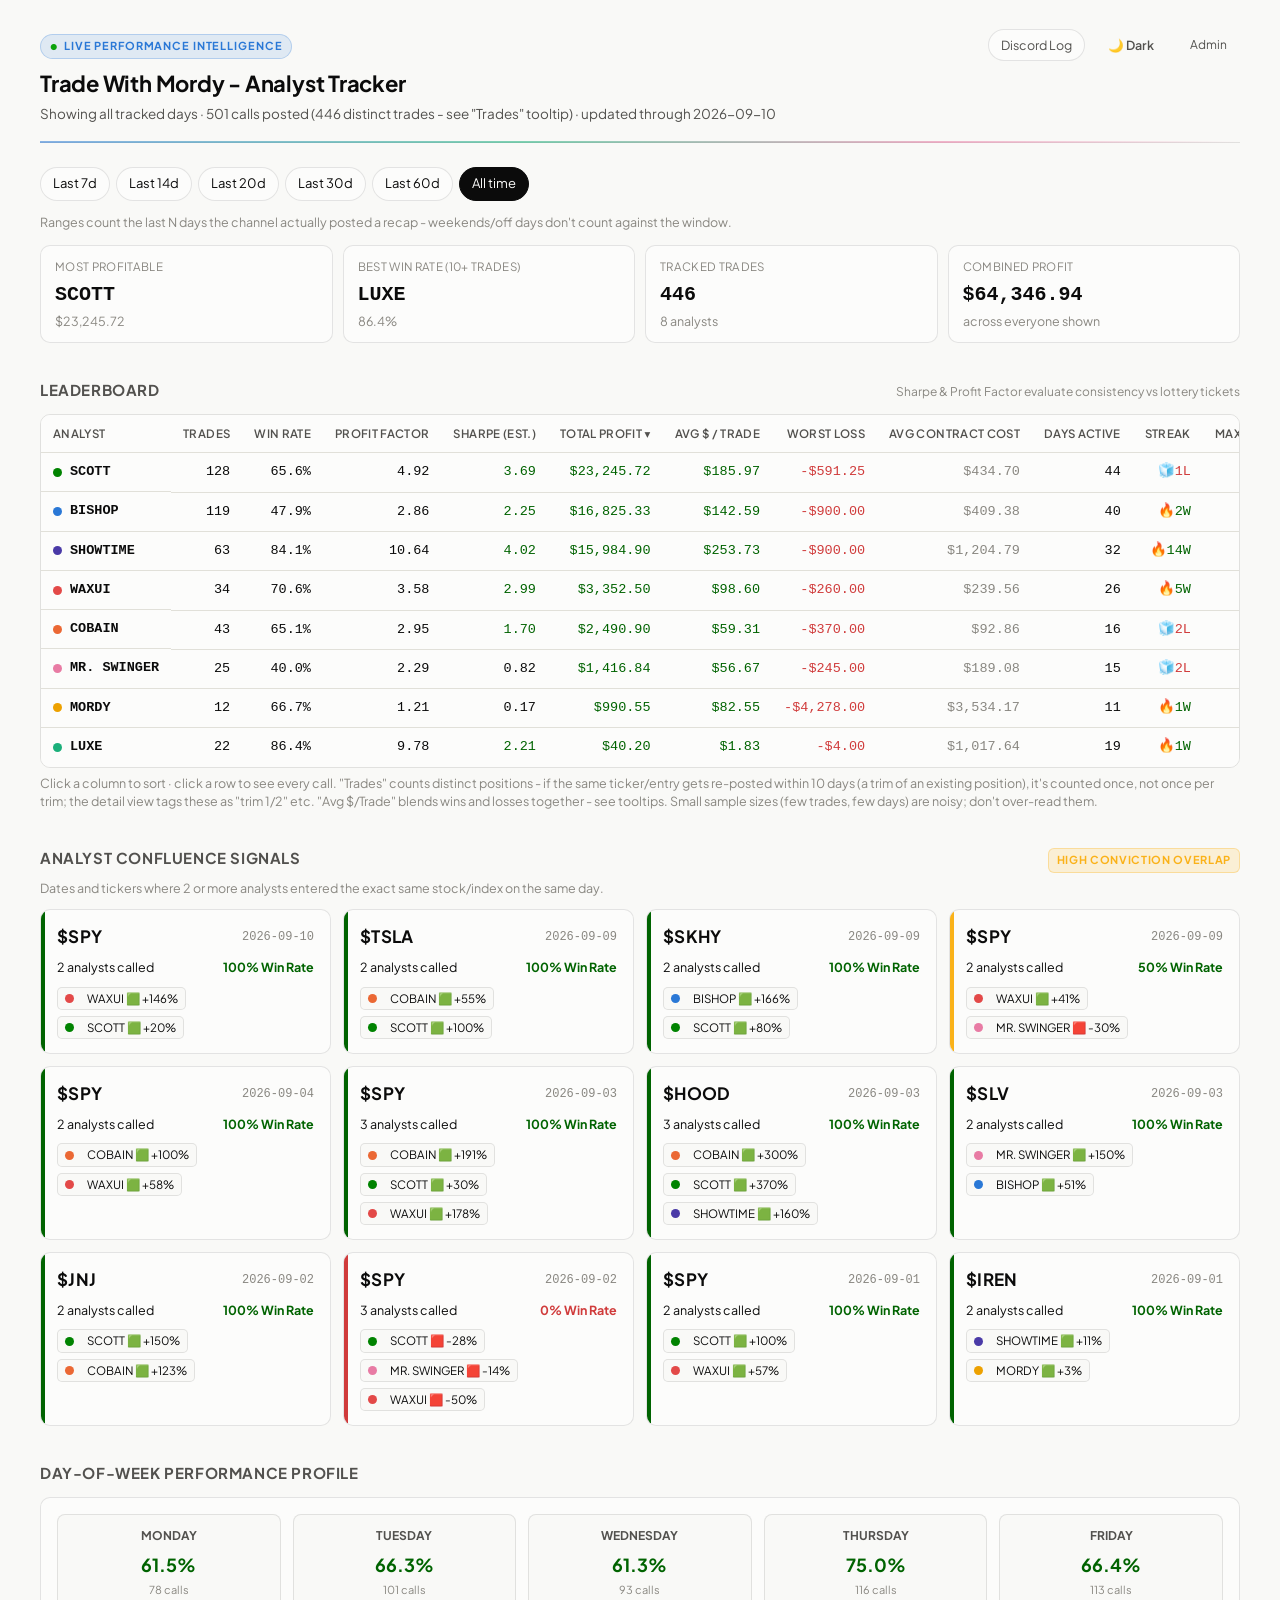
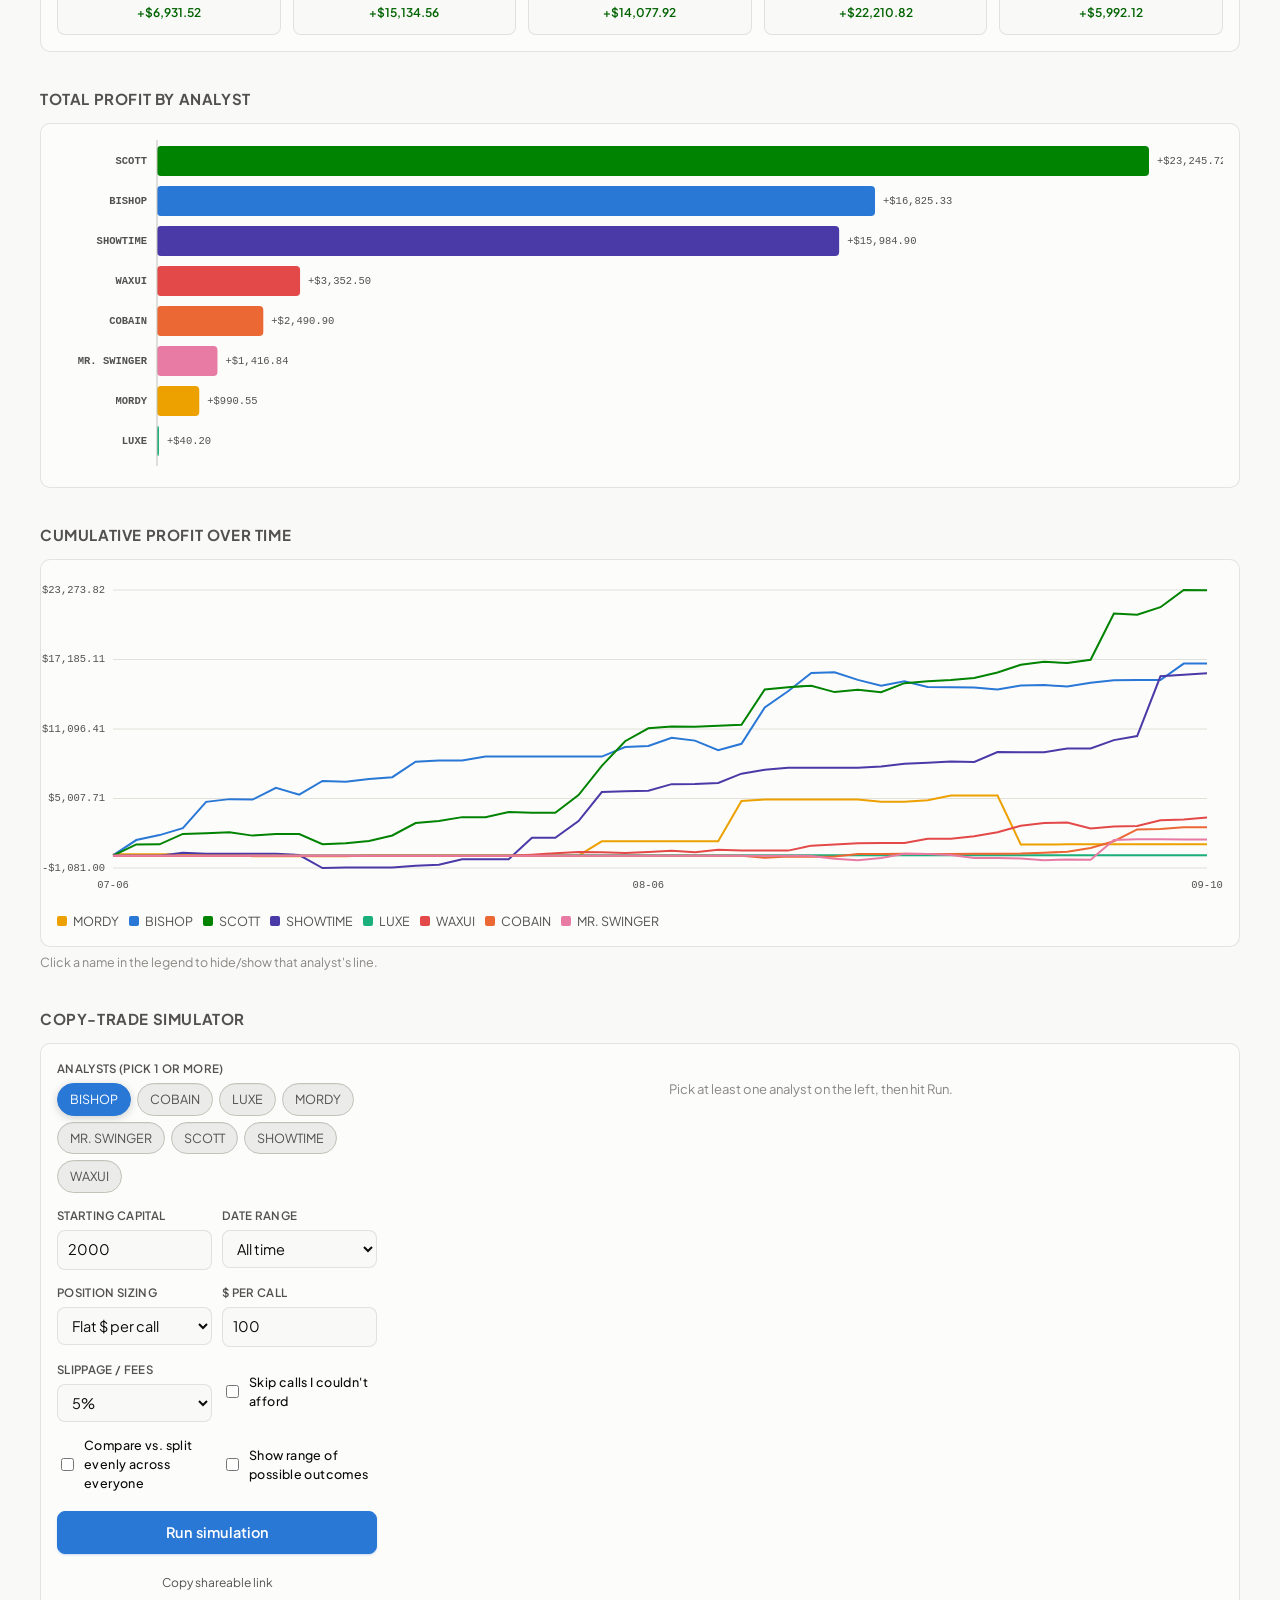
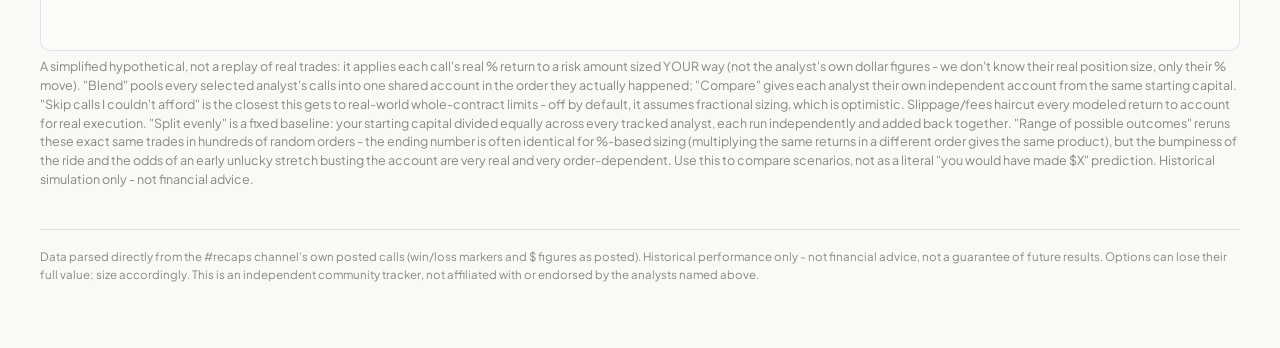
==== commit 8084a86c: "Add files via upload" ====
--- a/index.html
+++ b/index.html
@@ -20,6 +20,7 @@
         <div class="sub" id="rangeNote">Loading…</div>
       </div>
       <div class="top-actions">
+        <a href="transcript.html" target="_blank" rel="noopener" class="ghost btn transcript-link" style="text-decoration:none;font-size:12.5px;padding:6px 12px;border-radius:20px;border:1px solid var(--border);color:var(--text-secondary)">Discord Log</a>
         <button id="themeToggleBtn" class="ghost theme-toggle" title="Toggle dark / light mode">🌙 Dark</button>
         <button id="adminOpenBtn" class="ghost admin-toggle">Admin</button>
       </div>
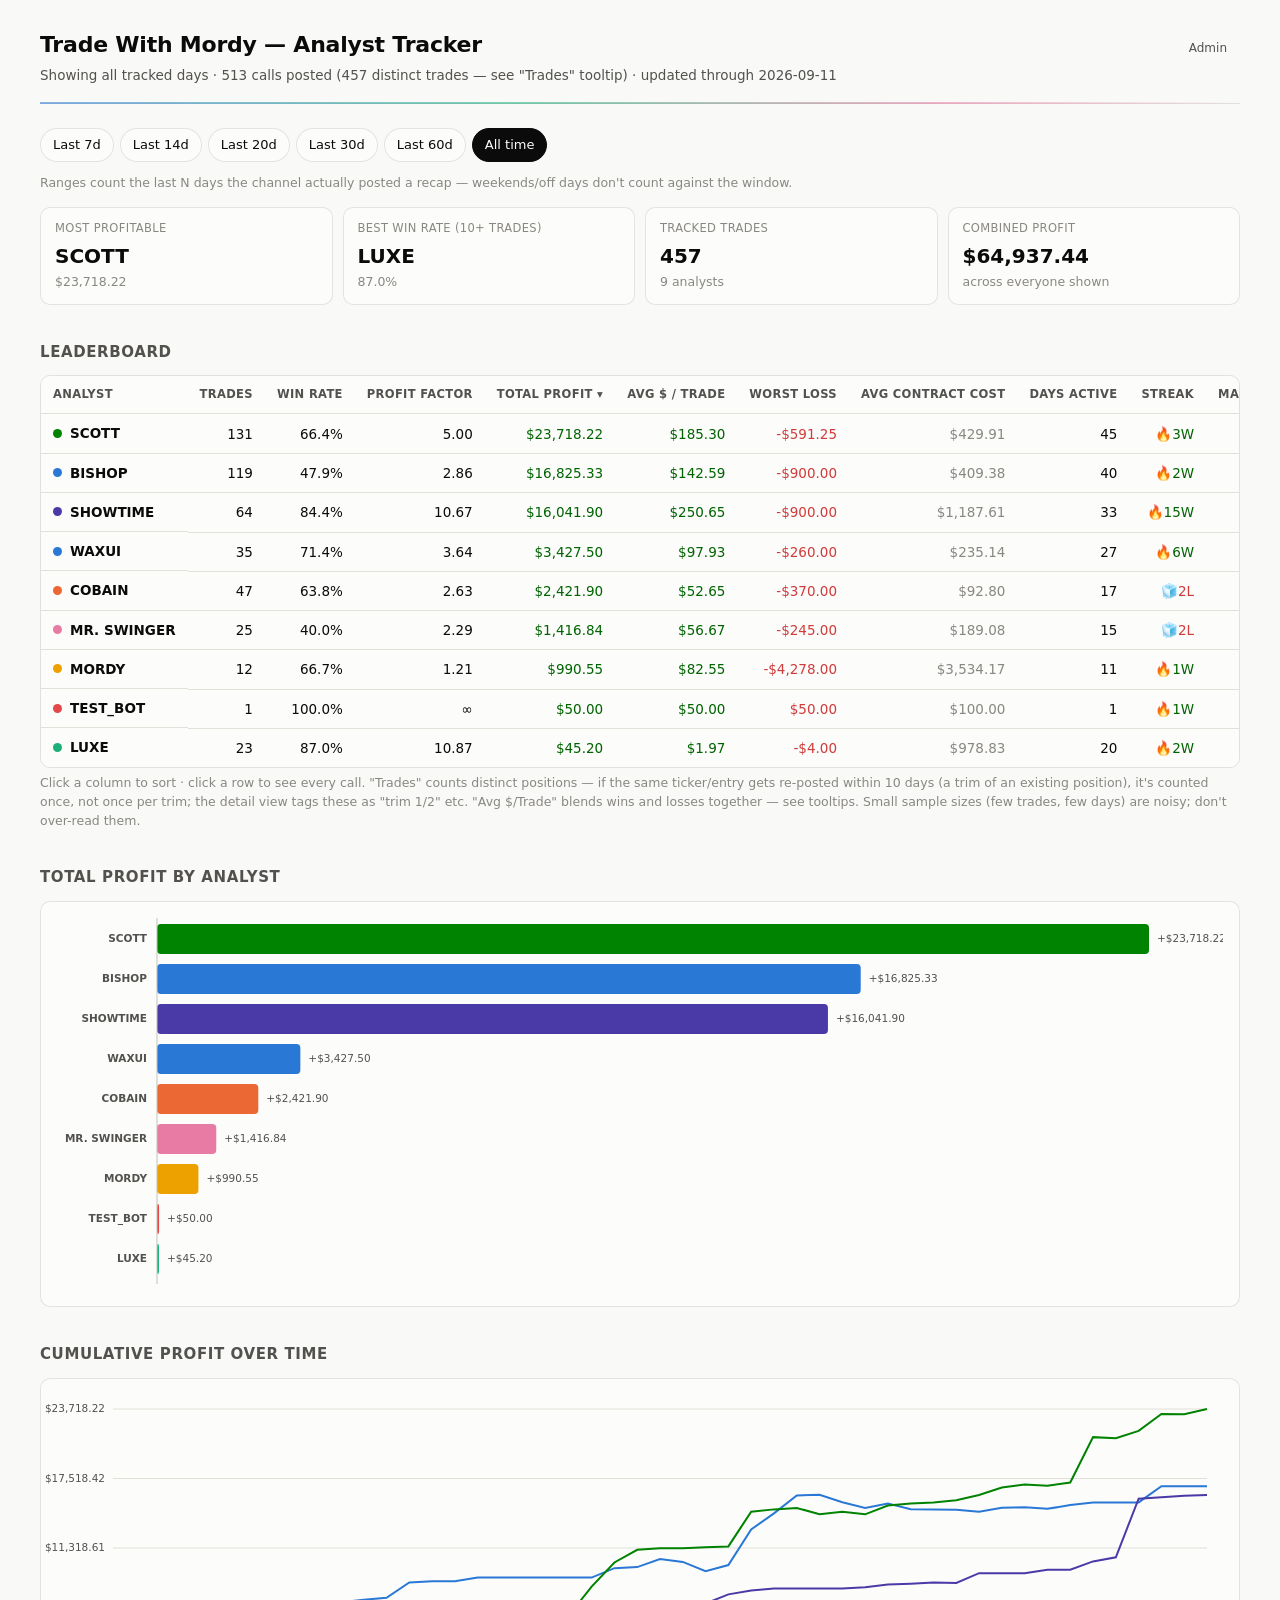
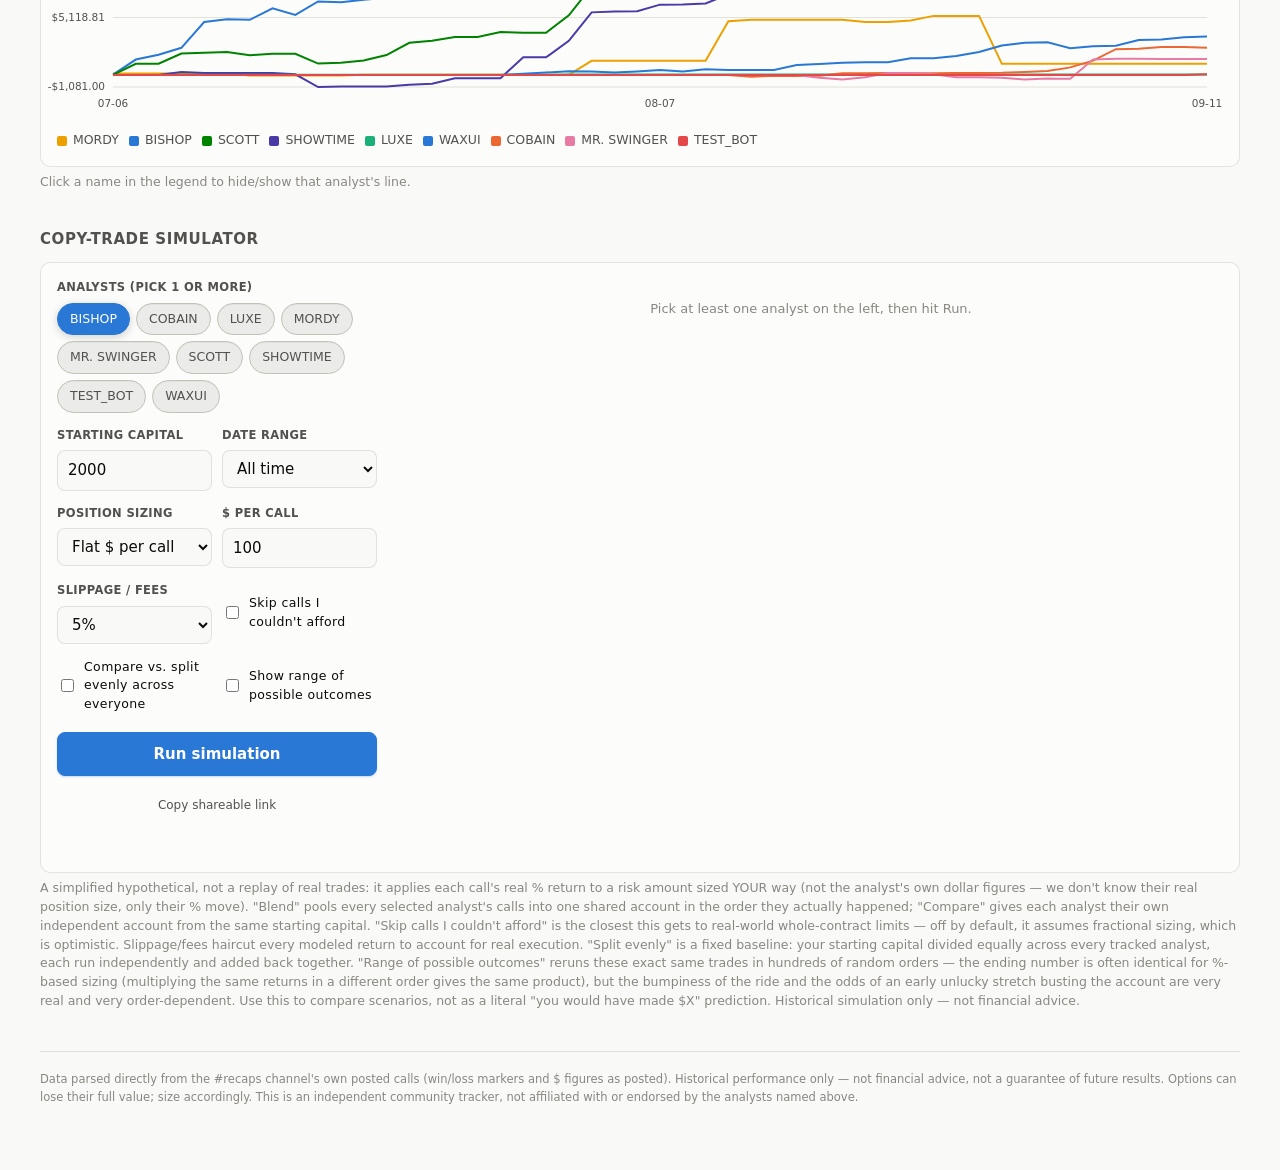
==== commit 33d96ce7: "Add files via upload" ====
--- a/index.html
+++ b/index.html
@@ -3,10 +3,7 @@
 <head>
 <meta charset="utf-8">
 <meta name="viewport" content="width=device-width, initial-scale=1">
-<title>Trade With Mordy - Analyst Tracker</title>
-<link rel="preconnect" href="https://fonts.googleapis.com">
-<link rel="preconnect" href="https://fonts.gstatic.com" crossorigin>
-<link href="https://fonts.googleapis.com/css2?family=Plus+Jakarta+Sans:wght@400;500;600;700;800&family=JetBrains+Mono:wght@400;500;600&display=swap" rel="stylesheet">
+<title>Trade With Mordy — Analyst Tracker</title>
 <link rel="stylesheet" href="style.css">
 </head>
 <body>
@@ -15,13 +12,10 @@
   <header class="top">
     <div class="row">
       <div>
-        <div class="brand-badge"><span>●</span> LIVE PERFORMANCE INTELLIGENCE</div>
-        <h1>Trade With Mordy - Analyst Tracker</h1>
+        <h1>Trade With Mordy — Analyst Tracker</h1>
         <div class="sub" id="rangeNote">Loading…</div>
       </div>
       <div class="top-actions">
-        <a href="transcript.html" target="_blank" rel="noopener" class="ghost btn transcript-link" style="text-decoration:none;font-size:12.5px;padding:6px 12px;border-radius:20px;border:1px solid var(--border);color:var(--text-secondary)">Discord Log</a>
-        <button id="themeToggleBtn" class="ghost theme-toggle" title="Toggle dark / light mode">🌙 Dark</button>
         <button id="adminOpenBtn" class="ghost admin-toggle">Admin</button>
       </div>
     </div>
@@ -29,45 +23,27 @@
 
   <section>
     <div class="filters" id="filters"></div>
-    <div class="hint" style="margin:-6px 0 14px">Ranges count the last N days the channel actually posted a recap - weekends/off days don't count against the window.</div>
+    <div class="hint" style="margin:-6px 0 14px">Ranges count the last N days the channel actually posted a recap — weekends/off days don't count against the window.</div>
     <div class="tiles" id="tiles"></div>
   </section>
 
   <section>
-    <div class="section-head-row">
-      <h2 class="section-title">Leaderboard</h2>
-      <div class="table-legend-hint">Sharpe & Profit Factor evaluate consistency vs lottery tickets</div>
-    </div>
+    <h2 class="section-title">Leaderboard</h2>
     <div class="table-scroll">
       <table>
         <thead id="tableHead"></thead>
         <tbody id="tableBody"></tbody>
       </table>
     </div>
-    <div class="hint">Click a column to sort · click a row to see every call. "Trades" counts distinct positions - if the same ticker/entry gets re-posted within 10 days (a trim of an existing position), it's counted once, not once per trim; the detail view tags these as "trim 1/2" etc. "Avg $/Trade" blends wins and losses together - see tooltips. Small sample sizes (few trades, few days) are noisy; don't over-read them.</div>
+    <div class="hint">Click a column to sort · click a row to see every call. "Trades" counts distinct positions — if the same ticker/entry gets re-posted within 10 days (a trim of an existing position), it's counted once, not once per trim; the detail view tags these as "trim 1/2" etc. "Avg $/Trade" blends wins and losses together — see tooltips. Small sample sizes (few trades, few days) are noisy; don't over-read them.</div>
   </section>
 
   <section id="detailPanel">
     <div class="detail-head">
       <h3 id="detailTitle"></h3>
-      <div class="detail-actions">
-        <button id="detailExportBtn" class="ghost" style="font-size:12px">Export CSV</button>
-        <button class="ghost" onclick="document.getElementById('detailPanel').classList.remove('open')">Close</button>
-      </div>
+      <button class="ghost" onclick="document.getElementById('detailPanel').classList.remove('open')">Close</button>
     </div>
     <div class="hint" id="detailStats" style="margin:-4px 0 10px"></div>
-    
-    <div class="detail-filters-bar">
-      <div class="search-input-wrap">
-        <input type="text" id="detailSearchInput" placeholder="Filter by ticker (e.g. NVDA, SPY)...">
-      </div>
-      <div class="detail-segmented" id="detailOutcomeFilter">
-        <button type="button" class="active" data-outcome="all">All</button>
-        <button type="button" data-outcome="win">Wins only</button>
-        <button type="button" data-outcome="loss">Losses only</button>
-      </div>
-    </div>
-
     <div class="table-scroll">
       <table>
         <thead><tr>
@@ -75,24 +51,6 @@
         </tr></thead>
         <tbody id="detailBody"></tbody>
       </table>
-    </div>
-  </section>
-
-  <!-- Multi-Analyst Confluence / Overlap -->
-  <section id="confluenceSection">
-    <div class="section-head-row">
-      <h2 class="section-title">Analyst Confluence Signals</h2>
-      <span class="badge-pill">High Conviction Overlap</span>
-    </div>
-    <div class="hint" style="margin-top:-6px;margin-bottom:12px">Dates and tickers where 2 or more analysts entered the exact same stock/index on the same day.</div>
-    <div class="confluence-grid" id="confluenceGrid"></div>
-  </section>
-
-  <!-- Day-of-Week Performance Heatmap -->
-  <section id="dayOfWeekSection">
-    <h2 class="section-title">Day-of-Week Performance Profile</h2>
-    <div class="chart-card">
-      <div class="day-heatmap-grid" id="dayHeatmapGrid"></div>
     </div>
   </section>
 
@@ -208,24 +166,24 @@
     </div>
     <div class="hint">
       A simplified hypothetical, not a replay of real trades: it applies each call's real % return to a risk
-      amount sized YOUR way (not the analyst's own dollar figures - we don't know their real position size, only
+      amount sized YOUR way (not the analyst's own dollar figures — we don't know their real position size, only
       their % move). "Blend" pools every selected analyst's calls into one shared account in the order they
       actually happened; "Compare" gives each analyst their own independent account from the same starting
-      capital. "Skip calls I couldn't afford" is the closest this gets to real-world whole-contract limits - off
+      capital. "Skip calls I couldn't afford" is the closest this gets to real-world whole-contract limits — off
       by default, it assumes fractional sizing, which is optimistic. Slippage/fees haircut every modeled return to
       account for real execution. "Split evenly" is a fixed baseline: your starting capital divided equally across
       every tracked analyst, each run independently and added back together. "Range of possible outcomes" reruns
-      these exact same trades in hundreds of random orders - the ending number is often identical for %-based
+      these exact same trades in hundreds of random orders — the ending number is often identical for %-based
       sizing (multiplying the same returns in a different order gives the same product), but the bumpiness of the
       ride and the odds of an early unlucky stretch busting the account are very real and very order-dependent.
       Use this to compare scenarios, not as a literal "you would have made $X" prediction. Historical simulation
-      only - not financial advice.
+      only — not financial advice.
     </div>
   </section>
 
   <footer class="site">
     Data parsed directly from the #recaps channel's own posted calls (win/loss markers and $ figures as posted).
-    Historical performance only - not financial advice, not a guarantee of future results. Options can lose their
+    Historical performance only — not financial advice, not a guarantee of future results. Options can lose their
     full value; size accordingly. This is an independent community tracker, not affiliated with or endorsed by
     the analysts named above.
   </footer>
@@ -246,7 +204,7 @@
     </div>
     <p class="hint" style="margin-top:16px">
       Checked server-side against the <code>ADMIN_USERNAME</code> / <code>ADMIN_PASSWORD_HASH</code> environment
-      variables set in your Cloudflare Pages project - nothing password-related ships in this page's code.
+      variables set in your Cloudflare Pages project — nothing password-related ships in this page's code.
       See README.md to set those up.
     </p>
   </div>
@@ -257,9 +215,11 @@
   <div class="modal-card">
     <button class="ghost close-x" id="adminCloseBtn">✕</button>
     <h3>Add a new recap <button class="ghost" id="logoutBtn" style="font-size:12px;margin-left:8px">Log out</button></h3>
-    <p class="hint">Upload the recap .html file you downloaded, or paste the raw HTML/text below - either
+    <p class="hint">Upload the recap .html file you downloaded, or paste the raw HTML/text below — either
       works. Parsing happens entirely in your browser. "Publish to GitHub" is the only step that sends
-      anything anywhere - it sends the merged data to your own Worker, which commits it to your repo.</p>
+      anything anywhere — it sends the merged data to your own Worker, which commits it to your repo.
+      Every parse is automatically cross-checked against the channel's own posted daily totals (not just
+      trusted blindly) — if something doesn't add up, you'll see a warning below before you merge.</p>
     <div id="dropZone" class="drop-zone">
       <input type="file" id="fileInput" accept=".html,.htm,.txt" style="display:none">
       <span id="dropZoneLabel">Drop the .html file here, or <a href="#" id="browseLink">browse</a></span>
@@ -269,6 +229,7 @@
       <button class="primary" id="parseBtn">Parse</button>
     </div>
     <div id="parseMsg"></div>
+    <div id="validateBox"></div>
     <div class="preview-list" id="previewList"></div>
     <div class="modal-actions">
       <button id="mergeBtn" disabled>Merge into page</button>
@@ -279,7 +240,7 @@
     </div>
     <div id="publishMsg"></div>
     <p class="hint">"Publish to GitHub" commits the current data straight to your repo (needs
-      <code>GITHUB_TOKEN</code> / <code>GITHUB_REPO</code> set on the Worker - see README.md). Cloudflare then
+      <code>GITHUB_TOKEN</code> / <code>GITHUB_REPO</code> set on the Worker — see README.md). Cloudflare then
       auto-redeploys in under a minute. "Download data.json instead" is the manual fallback if you'd rather
       commit it yourself.</p>
   </div>
--- a/style.css
+++ b/style.css
@@ -76,42 +76,26 @@
   margin: 0;
   background: var(--page-plane);
   color: var(--text-primary);
-  font-family: "Plus Jakarta Sans", system-ui, -apple-system, sans-serif;
-  font-size: 14.5px;
+  font-family: system-ui, -apple-system, "Segoe UI", sans-serif;
+  font-size: 15px;
   line-height: 1.5;
-  transition: background-color .25s ease, color .25s ease;
 }
 body { padding-bottom: 64px; }
 
-a { color: var(--series-1); text-decoration: none; }
-a:hover { text-decoration: underline; }
-
-.brand-badge {
-  display: inline-flex;
-  align-items: center;
-  gap: 6px;
-  font-size: 11px;
-  font-weight: 700;
-  letter-spacing: .08em;
-  text-transform: uppercase;
-  color: var(--series-1);
-  background: color-mix(in srgb, var(--series-1) 12%, transparent);
-  border: 1px solid color-mix(in srgb, var(--series-1) 25%, transparent);
-  padding: 3px 9px;
-  border-radius: 20px;
-  margin-bottom: 8px;
-}
-.brand-badge span {
-  font-size: 8px;
-  animation: softPulse 1.8s infinite;
-  color: var(--status-good);
-}
-
-.theme-toggle {
-  font-size: 12.5px;
-  font-weight: 600;
-  border-radius: 20px;
-  padding: 6px 14px;
+a { color: var(--series-1); }
+
+/* ---------- motion ---------- */
+@keyframes fadeInUp {
+  from { opacity: 0; transform: translateY(8px); }
+  to   { opacity: 1; transform: translateY(0); }
+}
+@keyframes popIn {
+  from { opacity: 0; transform: scale(.94); }
+  to   { opacity: 1; transform: scale(1); }
+}
+@keyframes softPulse {
+  0%, 100% { box-shadow: 0 0 0 0 color-mix(in srgb, var(--status-crit) 35%, transparent); }
+  50%      { box-shadow: 0 0 0 6px color-mix(in srgb, var(--status-crit) 0%, transparent); }
 }
 @keyframes spin {
   to { transform: rotate(360deg); }
@@ -377,6 +361,20 @@
 .preview-list .row:last-child { border-bottom: none; }
 .error-text { color: var(--status-crit); font-size: 12.5px; margin-top: 6px; }
 .ok-text { color: var(--good); font-size: 12.5px; margin-top: 6px; }
+
+.validate-box {
+  border-radius: 8px; padding: 10px 12px; margin-top: 10px; font-size: 12.5px;
+  animation: fadeInUp .3s ease both;
+}
+.validate-box.validate-warn {
+  background: color-mix(in srgb, var(--status-crit) 10%, transparent); border: 1px solid var(--status-crit);
+}
+.validate-box.validate-info {
+  background: color-mix(in srgb, var(--text-primary) 5%, transparent); border: 1px solid var(--border);
+}
+.validate-head { font-weight: 600; margin-bottom: 4px; }
+.validate-box ul { margin: 0; padding-left: 18px; }
+.validate-box li { margin: 3px 0; }
 .close-x { position: absolute; top: 14px; right: 16px; }
 .modal-card { position: relative; }
 
@@ -482,195 +480,3 @@
 @media (max-width: 640px) {
   .tiles { grid-template-columns: repeat(2, 1fr); }
 }
-
-/* ---------- section headers & badge pills ---------- */
-.section-head-row {
-  display: flex;
-  align-items: baseline;
-  justify-content: space-between;
-  gap: 12px;
-  flex-wrap: wrap;
-  margin-bottom: 12px;
-}
-.section-head-row .section-title { margin-bottom: 0; }
-.badge-pill {
-  font-size: 11px;
-  font-weight: 700;
-  text-transform: uppercase;
-  letter-spacing: .06em;
-  padding: 3px 8px;
-  border-radius: 6px;
-  background: color-mix(in srgb, var(--status-warn) 15%, transparent);
-  color: var(--status-warn);
-  border: 1px solid color-mix(in srgb, var(--status-warn) 30%, transparent);
-}
-.table-legend-hint {
-  font-size: 12px;
-  color: var(--text-muted);
-}
-
-/* tabular numbers font */
-tbody td, .tile .value, .sim-compare-table td, svg text {
-  font-family: "JetBrains Mono", ui-monospace, monospace;
-}
-
-/* ---------- detail panel search & filters bar ---------- */
-.detail-actions { display: flex; gap: 8px; align-items: center; }
-.detail-filters-bar {
-  display: flex;
-  gap: 12px;
-  align-items: center;
-  flex-wrap: wrap;
-  margin-bottom: 12px;
-}
-.search-input-wrap {
-  flex: 1;
-  min-width: 200px;
-}
-.search-input-wrap input {
-  width: 100%;
-  padding: 8px 12px;
-  border-radius: 8px;
-  border: 1px solid var(--border);
-  background: var(--page-plane);
-  color: var(--text-primary);
-  font: inherit;
-  font-size: 13px;
-  transition: border-color .15s ease, box-shadow .15s ease;
-}
-.search-input-wrap input:focus {
-  outline: none;
-  border-color: var(--series-1);
-  box-shadow: 0 0 0 3px color-mix(in srgb, var(--series-1) 20%, transparent);
-}
-.detail-segmented {
-  display: flex;
-  border: 1px solid var(--border);
-  border-radius: 8px;
-  overflow: hidden;
-  flex-shrink: 0;
-}
-.detail-segmented button {
-  border: none;
-  border-radius: 0;
-  background: var(--page-plane);
-  color: var(--text-secondary);
-  font-size: 12px;
-  padding: 6px 12px;
-  cursor: pointer;
-  transition: background-color .15s ease, color .15s ease;
-}
-.detail-segmented button.active {
-  background: var(--text-primary);
-  color: var(--surface-1);
-  font-weight: 600;
-}
-
-/* ---------- confluence cards ---------- */
-.confluence-grid {
-  display: grid;
-  grid-template-columns: repeat(auto-fill, minmax(280px, 1fr));
-  gap: 12px;
-  margin-bottom: 12px;
-}
-.confluence-card {
-  background: var(--surface-1);
-  border: 1px solid var(--border);
-  border-radius: 10px;
-  padding: 14px 16px;
-  transition: transform .15s ease, box-shadow .15s ease, border-color .15s ease;
-  position: relative;
-  overflow: hidden;
-}
-.confluence-card:hover {
-  transform: translateY(-2px);
-  border-color: var(--series-1);
-  box-shadow: 0 6px 20px color-mix(in srgb, var(--series-1) 12%, transparent);
-}
-.confluence-card::before {
-  content: '';
-  position: absolute;
-  top: 0; left: 0; bottom: 0; width: 4px;
-  background: var(--series-1);
-}
-.confluence-card.confluence-win::before { background: var(--good); }
-.confluence-card.confluence-mixed::before { background: var(--status-warn); }
-.confluence-card.confluence-loss::before { background: var(--status-crit); }
-
-.confluence-header {
-  display: flex;
-  justify-content: space-between;
-  align-items: center;
-  margin-bottom: 8px;
-}
-.confluence-ticker {
-  font-size: 17px;
-  font-weight: 700;
-  letter-spacing: .02em;
-}
-.confluence-date {
-  font-size: 12px;
-  color: var(--text-muted);
-  font-family: "JetBrains Mono", monospace;
-}
-.confluence-meta {
-  display: flex;
-  justify-content: space-between;
-  font-size: 12.5px;
-  margin-bottom: 10px;
-}
-.confluence-analysts {
-  display: flex;
-  flex-wrap: wrap;
-  gap: 6px;
-}
-.confluence-chip {
-  display: inline-flex;
-  align-items: center;
-  gap: 5px;
-  font-size: 11.5px;
-  padding: 2px 7px;
-  border-radius: 5px;
-  background: var(--page-plane);
-  border: 1px solid var(--border);
-}
-
-/* ---------- day of week heatmap ---------- */
-.day-heatmap-grid {
-  display: grid;
-  grid-template-columns: repeat(auto-fit, minmax(130px, 1fr));
-  gap: 12px;
-}
-.day-heatmap-card {
-  background: var(--page-plane);
-  border: 1px solid var(--border);
-  border-radius: 8px;
-  padding: 12px;
-  text-align: center;
-  transition: transform .15s ease, border-color .15s ease;
-}
-.day-heatmap-card:hover {
-  transform: translateY(-2px);
-  border-color: var(--text-muted);
-}
-.day-heatmap-name {
-  font-size: 12px;
-  font-weight: 700;
-  text-transform: uppercase;
-  color: var(--text-secondary);
-  margin-bottom: 6px;
-}
-.day-heatmap-winrate {
-  font-size: 18px;
-  font-weight: 700;
-  margin-bottom: 4px;
-}
-.day-heatmap-trades {
-  font-size: 11px;
-  color: var(--text-muted);
-}
-.day-heatmap-profit {
-  font-size: 12px;
-  font-weight: 600;
-  margin-top: 6px;
-}
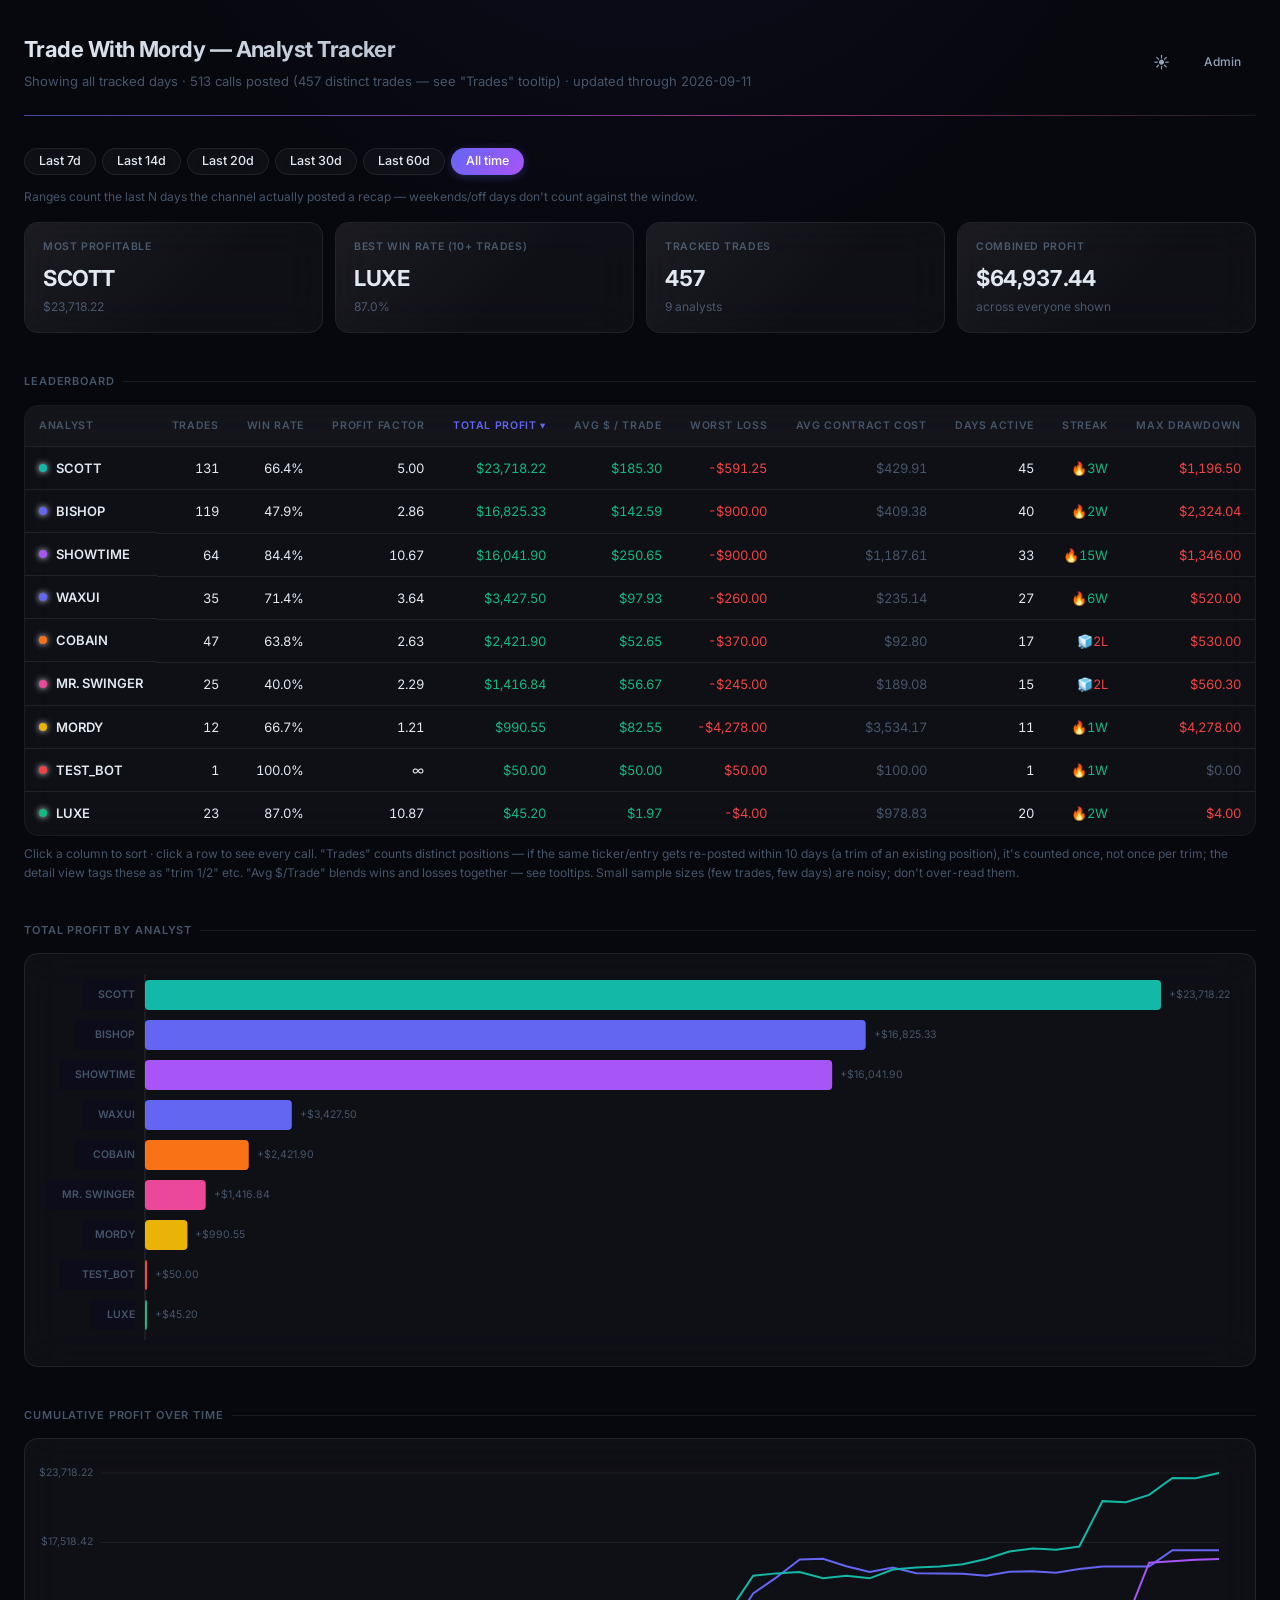
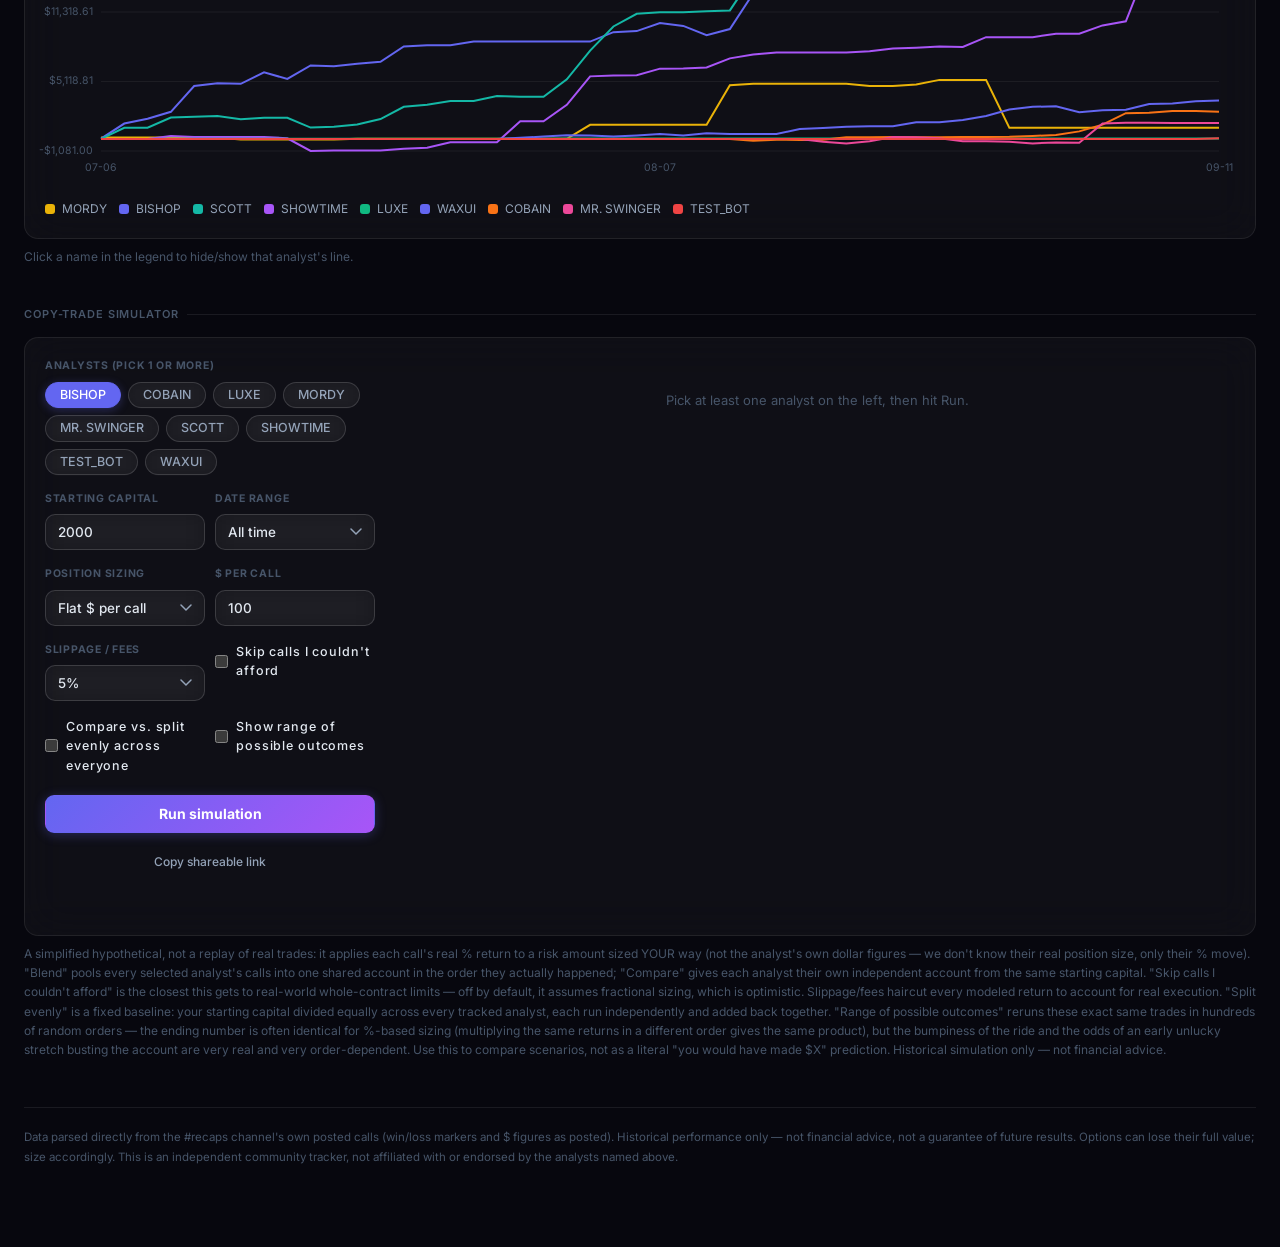
==== commit b63dee78: "Add files via upload" ====
--- a/index.html
+++ b/index.html
@@ -1,9 +1,14 @@
 <!doctype html>
-<html lang="en">
+<html lang="en" data-theme="dark">
 <head>
 <meta charset="utf-8">
 <meta name="viewport" content="width=device-width, initial-scale=1">
+<meta name="description" content="Independent performance tracker for Trade With Mordy analysts — win rate, profit, leaderboard, and copy-trade simulator.">
 <title>Trade With Mordy — Analyst Tracker</title>
+<!-- Inter font -->
+<link rel="preconnect" href="https://fonts.googleapis.com">
+<link rel="preconnect" href="https://fonts.gstatic.com" crossorigin>
+<link href="https://fonts.googleapis.com/css2?family=Inter:wght@300;400;500;600;700;800&display=swap" rel="stylesheet">
 <link rel="stylesheet" href="style.css">
 </head>
 <body>
@@ -16,6 +21,7 @@
         <div class="sub" id="rangeNote">Loading…</div>
       </div>
       <div class="top-actions">
+        <button id="themeToggleBtn" class="ghost" title="Toggle light / dark mode" aria-label="Toggle theme">🌙</button>
         <button id="adminOpenBtn" class="ghost admin-toggle">Admin</button>
       </div>
     </div>
@@ -23,8 +29,8 @@
 
   <section>
     <div class="filters" id="filters"></div>
-    <div class="hint" style="margin:-6px 0 14px">Ranges count the last N days the channel actually posted a recap — weekends/off days don't count against the window.</div>
-    <div class="tiles" id="tiles"></div>
+    <div class="hint" style="margin:-8px 0 16px">Ranges count the last N days the channel actually posted a recap — weekends/off days don't count against the window.</div>
+    <div class="tiles stagger-in" id="tiles"></div>
   </section>
 
   <section>
@@ -43,7 +49,7 @@
       <h3 id="detailTitle"></h3>
       <button class="ghost" onclick="document.getElementById('detailPanel').classList.remove('open')">Close</button>
     </div>
-    <div class="hint" id="detailStats" style="margin:-4px 0 10px"></div>
+    <div class="hint" id="detailStats" style="margin:-4px 0 12px"></div>
     <div class="table-scroll">
       <table>
         <thead><tr>
@@ -189,22 +195,22 @@
   </footer>
 </div>
 
-<!-- Admin login (real server-side check, see functions/api/login.js) -->
+<!-- Admin login (real server-side check via /api/login) -->
 <div id="adminGateModal">
   <div class="modal-card">
     <button class="ghost close-x" id="gateCloseBtn">✕</button>
     <h3>Admin login</h3>
     <label>Username</label>
     <input type="text" id="gateUsername" placeholder="Username" autocomplete="username">
-    <label style="display:block;margin-top:10px">Password</label>
+    <label style="display:block;margin-top:12px">Password</label>
     <input type="password" id="gatePassword" placeholder="Password" autocomplete="current-password">
     <div class="error-text" id="gateError"></div>
     <div class="modal-actions">
       <button class="primary" id="gateSubmit">Log in</button>
     </div>
-    <p class="hint" style="margin-top:16px">
+    <p class="hint" style="margin-top:18px">
       Checked server-side against the <code>ADMIN_USERNAME</code> / <code>ADMIN_PASSWORD_HASH</code> environment
-      variables set in your Cloudflare Pages project — nothing password-related ships in this page's code.
+      variables set in your Cloudflare Worker — nothing password-related ships in this page's code.
       See README.md to set those up.
     </p>
   </div>
@@ -246,6 +252,33 @@
   </div>
 </div>
 
+<!-- Theme toggle script (runs immediately, no flash) -->
+<script>
+  (function () {
+    var stored = localStorage.getItem('mordy-theme');
+    if (stored === 'light') {
+      document.documentElement.setAttribute('data-theme', 'light');
+    }
+    document.addEventListener('DOMContentLoaded', function () {
+      var btn = document.getElementById('themeToggleBtn');
+      if (!btn) return;
+      function sync() {
+        var dark = document.documentElement.getAttribute('data-theme') !== 'light';
+        btn.textContent = dark ? '☀️' : '🌙';
+        btn.title = dark ? 'Switch to light mode' : 'Switch to dark mode';
+      }
+      sync();
+      btn.addEventListener('click', function () {
+        var isDark = document.documentElement.getAttribute('data-theme') !== 'light';
+        var next = isDark ? 'light' : 'dark';
+        document.documentElement.setAttribute('data-theme', next);
+        localStorage.setItem('mordy-theme', next);
+        sync();
+      });
+    });
+  })();
+</script>
+
 <script src="parser.js"></script>
 <script src="app.js"></script>
 </body>
--- a/style.css
+++ b/style.css
@@ -1,482 +1,893 @@
-/* ---------- design tokens (validated dataviz palette) ---------- */
-:root, [data-theme] {
+/* =====================================================================
+   Trade With Mordy — Premium Dark Design System
+   ===================================================================== */
+
+/* ---- Google Fonts are loaded in index.html ---- */
+
+/* ---- Design tokens ---- */
+:root {
+  color-scheme: dark;
+
+  /* backgrounds */
+  --bg:           #07070e;
+  --bg-2:         #0c0c1a;
+  --surface:      rgba(255,255,255,0.035);
+  --surface-2:    rgba(255,255,255,0.065);
+  --surface-3:    rgba(255,255,255,0.10);
+
+  /* borders */
+  --border:       rgba(255,255,255,0.08);
+  --border-2:     rgba(255,255,255,0.15);
+
+  /* text */
+  --text-primary:   #e2e8f0;
+  --text-secondary: #94a3b8;
+  --text-muted:     #475569;
+
+  /* semantic */
+  --good:           #10b981;
+  --status-good:    #10b981;
+  --status-warn:    #f59e0b;
+  --status-serious: #fb923c;
+  --status-crit:    #ef4444;
+
+  /* accent */
+  --accent:         #6366f1;
+  --accent-rgb:     99,102,241;
+  --accent-glow:    rgba(99,102,241,0.30);
+  --accent-subtle:  rgba(99,102,241,0.12);
+
+  /* series — vivid, pop on dark */
+  --series-1: #6366f1;
+  --series-2: #f97316;
+  --series-3: #10b981;
+  --series-4: #eab308;
+  --series-5: #ec4899;
+  --series-6: #14b8a6;
+  --series-7: #a855f7;
+  --series-8: #ef4444;
+
+  /* surface-1 aliased for app.js compatibility */
+  --surface-1:    #0c0c1a;
+  --page-plane:   #07070e;
+  --grid:         rgba(255,255,255,0.06);
+  --baseline:     rgba(255,255,255,0.12);
+}
+
+/* Light theme override */
+[data-theme="light"] {
   color-scheme: light;
-  --surface-1:      #fcfcfb;
-  --page-plane:     #f9f9f7;
-  --text-primary:   #0b0b0b;
-  --text-secondary: #52514e;
-  --text-muted:     #898781;
-  --grid:           #e1e0d9;
-  --baseline:       #c3c2b7;
-  --border:         rgba(11,11,11,0.10);
-  --good:           #006300;
-  --status-good:    #0ca30c;
-  --status-warn:    #fab219;
-  --status-serious: #ec835a;
-  --status-crit:    #d03b3b;
-
-  /* categorical, fixed order -- never reassigned by rank */
-  --series-1: #2a78d6; /* blue    */
-  --series-2: #eb6834; /* orange  */
-  --series-3: #1baf7a; /* aqua    */
-  --series-4: #eda100; /* yellow  */
-  --series-5: #e87ba4; /* magenta */
-  --series-6: #008300; /* green   */
-  --series-7: #4a3aa7; /* violet  */
-  --series-8: #e34948; /* red     */
-}
-
-@media (prefers-color-scheme: dark) {
-  :root:where(:not([data-theme="light"])) {
-    color-scheme: dark;
-    --surface-1:      #1a1a19;
-    --page-plane:     #0d0d0d;
-    --text-primary:   #ffffff;
-    --text-secondary: #c3c2b7;
-    --text-muted:     #898781;
-    --grid:           #2c2c2a;
-    --baseline:       #383835;
-    --border:         rgba(255,255,255,0.10);
-    --good:           #0ca30c;
-
-    --series-1: #3987e5;
-    --series-2: #d95926;
-    --series-3: #199e70;
-    --series-4: #c98500;
-    --series-5: #d55181;
-    --series-6: #008300;
-    --series-7: #9085e9;
-    --series-8: #e66767;
-  }
-}
-:root[data-theme="dark"] {
-  color-scheme: dark;
-  --surface-1:      #1a1a19;
-  --page-plane:     #0d0d0d;
-  --text-primary:   #ffffff;
-  --text-secondary: #c3c2b7;
-  --text-muted:     #898781;
-  --grid:           #2c2c2a;
-  --baseline:       #383835;
-  --border:         rgba(255,255,255,0.10);
-  --good:           #0ca30c;
-
-  --series-1: #3987e5;
-  --series-2: #d95926;
-  --series-3: #199e70;
-  --series-4: #c98500;
-  --series-5: #d55181;
-  --series-6: #008300;
-  --series-7: #9085e9;
-  --series-8: #e66767;
-}
-
-* { box-sizing: border-box; }
-html, body {
-  margin: 0;
-  background: var(--page-plane);
-  color: var(--text-primary);
-  font-family: system-ui, -apple-system, "Segoe UI", sans-serif;
+  --bg:           #f4f4f8;
+  --bg-2:         #ffffff;
+  --surface:      rgba(255,255,255,0.70);
+  --surface-2:    rgba(255,255,255,0.90);
+  --surface-3:    rgba(255,255,255,1);
+  --border:       rgba(0,0,0,0.08);
+  --border-2:     rgba(0,0,0,0.15);
+  --text-primary:   #0f172a;
+  --text-secondary: #475569;
+  --text-muted:     #94a3b8;
+  --good:           #059669;
+  --status-good:    #059669;
+  --status-crit:    #dc2626;
+  --accent-glow:    rgba(99,102,241,0.20);
+  --accent-subtle:  rgba(99,102,241,0.08);
+  --surface-1:    #ffffff;
+  --page-plane:   #f4f4f8;
+  --grid:         rgba(0,0,0,0.06);
+  --baseline:     rgba(0,0,0,0.12);
+  --series-1: #4f46e5;
+  --series-2: #ea580c;
+  --series-3: #059669;
+  --series-4: #d97706;
+  --series-5: #db2777;
+  --series-6: #0d9488;
+  --series-7: #7c3aed;
+  --series-8: #dc2626;
+}
+
+/* ---- Reset ---- */
+*, *::before, *::after { box-sizing: border-box; margin: 0; padding: 0; }
+
+html {
   font-size: 15px;
-  line-height: 1.5;
-}
-body { padding-bottom: 64px; }
-
-a { color: var(--series-1); }
-
-/* ---------- motion ---------- */
+  -webkit-font-smoothing: antialiased;
+  -moz-osx-font-smoothing: grayscale;
+}
+
+body {
+  background: var(--bg);
+  color: var(--text-primary);
+  font-family: 'Inter', system-ui, -apple-system, sans-serif;
+  line-height: 1.55;
+  min-height: 100vh;
+  padding-bottom: 80px;
+  /* subtle noise texture */
+  background-image:
+    radial-gradient(ellipse 80% 50% at 50% -20%, rgba(99,102,241,0.12) 0%, transparent 60%);
+}
+
+a { color: var(--accent); text-decoration: none; }
+a:hover { text-decoration: underline; }
+
+/* ---- Animations ---- */
 @keyframes fadeInUp {
-  from { opacity: 0; transform: translateY(8px); }
+  from { opacity: 0; transform: translateY(10px); }
   to   { opacity: 1; transform: translateY(0); }
 }
 @keyframes popIn {
-  from { opacity: 0; transform: scale(.94); }
+  from { opacity: 0; transform: scale(.92); }
   to   { opacity: 1; transform: scale(1); }
-}
-@keyframes softPulse {
-  0%, 100% { box-shadow: 0 0 0 0 color-mix(in srgb, var(--status-crit) 35%, transparent); }
-  50%      { box-shadow: 0 0 0 6px color-mix(in srgb, var(--status-crit) 0%, transparent); }
 }
 @keyframes spin {
   to { transform: rotate(360deg); }
 }
-.fade-in-up { animation: fadeInUp .45s cubic-bezier(.22,.8,.25,1) both; }
+@keyframes glow-pulse {
+  0%, 100% { box-shadow: 0 0 0 0 var(--accent-glow); }
+  50%       { box-shadow: 0 0 0 8px transparent; }
+}
+@keyframes shimmer {
+  from { background-position: -200% center; }
+  to   { background-position: 200% center; }
+}
+@keyframes softPulse {
+  0%, 100% { box-shadow: 0 0 0 0 rgba(239,68,68,0.35); }
+  50%       { box-shadow: 0 0 0 8px transparent; }
+}
+
+.fade-in-up { animation: fadeInUp .4s cubic-bezier(.22,.8,.25,1) both; }
 .stagger-in > * { animation: fadeInUp .4s cubic-bezier(.22,.8,.25,1) both; }
 .stagger-in > *:nth-child(1) { animation-delay: .02s; }
-.stagger-in > *:nth-child(2) { animation-delay: .06s; }
-.stagger-in > *:nth-child(3) { animation-delay: .10s; }
-.stagger-in > *:nth-child(4) { animation-delay: .14s; }
-.stagger-in > *:nth-child(5) { animation-delay: .18s; }
-.stagger-in > *:nth-child(6) { animation-delay: .22s; }
-.stagger-in > *:nth-child(n+7) { animation-delay: .26s; }
+.stagger-in > *:nth-child(2) { animation-delay: .07s; }
+.stagger-in > *:nth-child(3) { animation-delay: .12s; }
+.stagger-in > *:nth-child(4) { animation-delay: .17s; }
+.stagger-in > *:nth-child(5) { animation-delay: .22s; }
+.stagger-in > *:nth-child(6) { animation-delay: .27s; }
+.stagger-in > *:nth-child(n+7) { animation-delay: .30s; }
 
 @media (prefers-reduced-motion: reduce) {
   *, *::before, *::after {
     animation-duration: .001ms !important;
-    animation-iteration-count: 1 !important;
     transition-duration: .001ms !important;
   }
 }
 
+/* ---- Layout ---- */
 .wrap {
-  max-width: 1240px;
+  max-width: 1280px;
   margin: 0 auto;
-  padding: 0 20px;
-}
-
-/* header */
+  padding: 0 24px;
+}
+
+section { margin-bottom: 40px; }
+
+/* ---- Header ---- */
 header.top {
-  padding: 28px 0 18px;
+  padding: 32px 0 24px;
   border-bottom: 1px solid var(--border);
-  margin-bottom: 24px;
+  margin-bottom: 32px;
   position: relative;
 }
+
 header.top::after {
   content: '';
-  position: absolute; left: 0; right: 0; bottom: -1px; height: 2px;
-  background: linear-gradient(90deg, var(--series-1), var(--series-3) 40%, var(--series-5) 75%, transparent);
-  opacity: .55;
-}
+  position: absolute;
+  left: 0; right: 0; bottom: -1px; height: 1px;
+  background: linear-gradient(90deg,
+    var(--accent) 0%,
+    #a855f7 35%,
+    #ec4899 65%,
+    transparent 100%);
+  opacity: 0.6;
+}
+
 header.top .row {
   display: flex;
-  align-items: baseline;
+  align-items: center;
   justify-content: space-between;
   gap: 16px;
   flex-wrap: wrap;
 }
+
 header.top h1 {
   font-size: 22px;
-  margin: 0;
-  letter-spacing: -0.01em;
-}
+  font-weight: 700;
+  letter-spacing: -0.025em;
+  background: linear-gradient(135deg, var(--text-primary) 0%, var(--text-secondary) 100%);
+  -webkit-background-clip: text;
+  -webkit-text-fill-color: transparent;
+  background-clip: text;
+}
+
 header.top .sub {
-  color: var(--text-secondary);
-  font-size: 13.5px;
-  margin-top: 4px;
-}
-.top-actions { display: flex; gap: 8px; align-items: center; }
-
+  color: var(--text-muted);
+  font-size: 13px;
+  margin-top: 5px;
+  font-weight: 400;
+}
+
+.top-actions {
+  display: flex;
+  gap: 8px;
+  align-items: center;
+}
+
+/* ---- Buttons ---- */
 button, .btn {
-  font: inherit;
-  border: 1px solid var(--border);
-  background: var(--surface-1);
-  color: var(--text-primary);
-  border-radius: 8px;
-  padding: 7px 12px;
+  font: 500 13.5px/1 'Inter', system-ui, sans-serif;
+  border: 1px solid var(--border-2);
+  background: var(--surface-2);
+  color: var(--text-primary);
+  border-radius: 9px;
+  padding: 8px 14px;
   cursor: pointer;
-  transition: border-color .15s ease, background-color .15s ease, color .15s ease,
-              transform .12s ease, box-shadow .15s ease;
-}
-button:hover, .btn:hover { border-color: var(--text-muted); }
+  transition: border-color .15s, background .15s, color .15s, transform .12s, box-shadow .15s;
+  backdrop-filter: blur(12px);
+  -webkit-backdrop-filter: blur(12px);
+}
+button:hover, .btn:hover {
+  background: var(--surface-3);
+  border-color: rgba(255,255,255,0.25);
+}
 button:active, .btn:active { transform: scale(.96); }
+
 button.primary {
-  background: var(--series-1);
-  border-color: var(--series-1);
+  background: linear-gradient(135deg, var(--accent), #a855f7);
+  border-color: transparent;
   color: #fff;
-  box-shadow: 0 1px 2px color-mix(in srgb, var(--series-1) 25%, transparent);
+  font-weight: 600;
+  box-shadow: 0 2px 12px var(--accent-glow);
 }
 button.primary:hover {
-  box-shadow: 0 4px 14px color-mix(in srgb, var(--series-1) 45%, transparent);
+  box-shadow: 0 4px 24px var(--accent-glow);
   transform: translateY(-1px);
 }
 button.primary:active { transform: translateY(0) scale(.97); }
+
 button.ghost {
   background: transparent;
   border-color: transparent;
   color: var(--text-secondary);
-}
-button.ghost:hover { background: color-mix(in srgb, var(--text-primary) 6%, transparent); }
+  backdrop-filter: none;
+}
+button.ghost:hover {
+  background: var(--surface);
+  border-color: var(--border);
+  color: var(--text-primary);
+}
 button.danger { color: var(--status-crit); }
-button:disabled { opacity: .5; cursor: default; transform: none !important; box-shadow: none !important; }
+button:disabled {
+  opacity: .4;
+  cursor: default;
+  transform: none !important;
+  box-shadow: none !important;
+}
 
 button.is-loading { position: relative; color: transparent !important; pointer-events: none; }
 button.is-loading::after {
   content: '';
-  position: absolute; left: 50%; top: 50%; width: 14px; height: 14px;
-  margin: -7px 0 0 -7px; border-radius: 50%;
-  border: 2px solid rgba(255,255,255,.35);
+  position: absolute; left: 50%; top: 50%;
+  width: 14px; height: 14px;
+  margin: -7px 0 0 -7px;
+  border-radius: 50%;
+  border: 2px solid rgba(255,255,255,.25);
   border-top-color: #fff;
   animation: spin .6s linear infinite;
 }
-button.ghost.is-loading::after, button:not(.primary).is-loading::after {
-  border: 2px solid color-mix(in srgb, var(--text-primary) 25%, transparent);
+button.ghost.is-loading::after,
+button:not(.primary).is-loading::after {
+  border: 2px solid color-mix(in srgb, var(--text-primary) 20%, transparent);
   border-top-color: var(--text-primary);
 }
 
-/* filter row */
+/* ---- Theme Toggle ---- */
+#themeToggleBtn {
+  font-size: 16px;
+  padding: 6px 10px;
+  border-radius: 8px;
+  line-height: 1;
+}
+
+/* ---- Admin toggle ---- */
+.admin-toggle { font-size: 12px; }
+
+/* ---- Filter row ---- */
 .filters {
   display: flex;
   gap: 6px;
   flex-wrap: wrap;
-  margin-bottom: 18px;
-}
-.filters button { padding: 6px 12px; font-size: 13px; border-radius: 20px; }
+  margin-bottom: 20px;
+}
+.filters button {
+  padding: 6px 14px;
+  font-size: 12.5px;
+  border-radius: 20px;
+  background: var(--surface);
+  border-color: var(--border);
+}
+.filters button:hover {
+  background: var(--surface-2);
+}
 .filters button.active {
-  background: var(--text-primary);
-  color: var(--surface-1);
-  border-color: var(--text-primary);
-}
-
-section { margin-bottom: 36px; }
+  background: linear-gradient(135deg, var(--accent), #a855f7);
+  border-color: transparent;
+  color: #fff;
+  box-shadow: 0 2px 10px var(--accent-glow);
+}
+
+/* ---- Section titles ---- */
 h2.section-title {
-  font-size: 15px;
+  font-size: 11px;
+  font-weight: 600;
   text-transform: uppercase;
-  letter-spacing: .04em;
-  color: var(--text-secondary);
-  margin: 0 0 12px;
-}
-.hint { color: var(--text-muted); font-size: 12.5px; margin-top: 6px; }
-
-/* table */
-.table-scroll { overflow-x: auto; border: 1px solid var(--border); border-radius: 10px; }
-table { width: 100%; border-collapse: collapse; background: var(--surface-1); font-size: 13.5px; min-width: 1020px; }
+  letter-spacing: .08em;
+  color: var(--text-muted);
+  margin: 0 0 14px;
+  display: flex;
+  align-items: center;
+  gap: 8px;
+}
+h2.section-title::after {
+  content: '';
+  flex: 1;
+  height: 1px;
+  background: var(--border);
+}
+
+.hint {
+  color: var(--text-muted);
+  font-size: 12px;
+  margin-top: 8px;
+  line-height: 1.6;
+}
+
+/* ---- Stat Tiles ---- */
+.tiles {
+  display: grid;
+  grid-template-columns: repeat(auto-fit, minmax(160px, 1fr));
+  gap: 12px;
+  margin-bottom: 20px;
+}
+.tile {
+  background: var(--surface);
+  border: 1px solid var(--border);
+  border-radius: 14px;
+  padding: 16px 18px;
+  backdrop-filter: blur(20px);
+  -webkit-backdrop-filter: blur(20px);
+  transition: transform .2s, box-shadow .2s, border-color .2s;
+  position: relative;
+  overflow: hidden;
+}
+.tile::before {
+  content: '';
+  position: absolute;
+  inset: 0;
+  border-radius: inherit;
+  background: linear-gradient(135deg, rgba(255,255,255,0.05) 0%, transparent 60%);
+  pointer-events: none;
+}
+.tile:hover {
+  transform: translateY(-3px);
+  border-color: var(--border-2);
+  box-shadow: 0 8px 30px rgba(0,0,0,0.3), 0 0 0 1px rgba(99,102,241,0.12);
+}
+.tile .label {
+  font-size: 10.5px;
+  font-weight: 600;
+  color: var(--text-muted);
+  text-transform: uppercase;
+  letter-spacing: .06em;
+}
+.tile .value {
+  font-size: 22px;
+  font-weight: 700;
+  letter-spacing: -0.02em;
+  margin-top: 6px;
+  font-variant-numeric: tabular-nums;
+}
+
+/* ---- Table ---- */
+.table-scroll {
+  overflow-x: auto;
+  border: 1px solid var(--border);
+  border-radius: 14px;
+  backdrop-filter: blur(16px);
+  -webkit-backdrop-filter: blur(16px);
+}
+table {
+  width: 100%;
+  border-collapse: collapse;
+  background: var(--surface);
+  font-size: 13px;
+  min-width: 1020px;
+}
 thead th {
   text-align: right;
   font-weight: 600;
-  color: var(--text-secondary);
-  font-size: 11.5px;
+  color: var(--text-muted);
+  font-size: 10.5px;
   text-transform: uppercase;
-  letter-spacing: .03em;
-  padding: 10px 12px;
-  border-bottom: 1px solid var(--grid);
+  letter-spacing: .06em;
+  padding: 12px 14px;
+  border-bottom: 1px solid var(--border);
   cursor: pointer;
   white-space: nowrap;
   user-select: none;
+  transition: color .15s;
+  background: rgba(255,255,255,0.02);
 }
 thead th:first-child, td.name-cell { text-align: left; }
 thead th:hover { color: var(--text-primary); }
+thead th.sorted { color: var(--accent); }
 thead th.sorted::after { content: ' ▾'; }
 thead th.sorted.asc::after { content: ' ▴'; }
+
 tbody td {
   text-align: right;
-  padding: 9px 12px;
-  border-bottom: 1px solid var(--grid);
+  padding: 11px 14px;
+  border-bottom: 1px solid var(--border);
   font-variant-numeric: tabular-nums;
   white-space: nowrap;
-  transition: background-color .12s ease;
+  transition: background .12s;
+  font-size: 13px;
 }
 tbody tr:last-child td { border-bottom: none; }
 tbody tr { cursor: pointer; }
-tbody tr:hover td { background: color-mix(in srgb, var(--text-primary) 4%, transparent); }
-tbody tr.selected td { background: color-mix(in srgb, var(--series-1) 10%, transparent); }
-.dot { display:inline-block; width:9px; height:9px; border-radius:50%; margin-right:8px; flex:none; }
-.name-cell { display:flex; align-items:center; font-weight: 600; }
+tbody tr:hover td { background: rgba(255,255,255,0.04); }
+tbody tr.selected td { background: var(--accent-subtle); }
+
+.dot {
+  display: inline-block;
+  width: 8px; height: 8px;
+  border-radius: 50%;
+  margin-right: 9px;
+  flex: none;
+  box-shadow: 0 0 6px currentColor;
+}
+.name-cell { display: flex; align-items: center; font-weight: 600; }
 .pos { color: var(--good); }
 .neg { color: var(--status-crit); }
 .muted-cell { color: var(--text-muted); }
+
 .trim-tag {
-  display: inline-block; font-size: 10.5px; font-weight: 600; letter-spacing: .01em;
-  color: var(--text-muted); background: var(--page-plane); border: 1px solid var(--border);
-  border-radius: 5px; padding: 1px 5px; margin-left: 6px; cursor: help; vertical-align: 1px;
-}
-
-/* stat tiles */
-.tiles { display: grid; grid-template-columns: repeat(auto-fit, minmax(150px, 1fr)); gap: 10px; margin-bottom: 18px; }
-.tile {
-  background: var(--surface-1); border: 1px solid var(--border); border-radius: 10px; padding: 12px 14px;
-  transition: transform .15s ease, box-shadow .15s ease, border-color .15s ease;
-}
-.tile:hover { transform: translateY(-2px); box-shadow: 0 6px 18px color-mix(in srgb, var(--text-primary) 8%, transparent); border-color: var(--text-muted); }
-.tile .label { font-size: 11.5px; color: var(--text-muted); text-transform: uppercase; letter-spacing: .03em; }
-.tile .value { font-size: 20px; font-weight: 600; margin-top: 4px; font-variant-numeric: tabular-nums; }
-
-/* charts */
-.chart-card { background: var(--surface-1); border: 1px solid var(--border); border-radius: 10px; padding: 16px; transition: box-shadow .2s ease; }
-.chart-card:hover { box-shadow: 0 6px 20px color-mix(in srgb, var(--text-primary) 6%, transparent); }
-.legend { display: flex; flex-wrap: wrap; gap: 10px; margin-top: 10px; font-size: 12.5px; }
+  display: inline-block;
+  font-size: 10px;
+  font-weight: 600;
+  letter-spacing: .01em;
+  color: var(--text-muted);
+  background: var(--surface-2);
+  border: 1px solid var(--border);
+  border-radius: 5px;
+  padding: 1px 5px;
+  margin-left: 6px;
+  cursor: help;
+  vertical-align: 1px;
+}
+
+/* ---- Charts ---- */
+.chart-card {
+  background: var(--surface);
+  border: 1px solid var(--border);
+  border-radius: 14px;
+  padding: 20px;
+  backdrop-filter: blur(20px);
+  -webkit-backdrop-filter: blur(20px);
+  transition: box-shadow .2s;
+}
+.chart-card:hover {
+  box-shadow: 0 8px 30px rgba(0,0,0,0.25);
+}
+.legend {
+  display: flex;
+  flex-wrap: wrap;
+  gap: 12px;
+  margin-top: 14px;
+  font-size: 12px;
+}
 .legend .item {
-  display: flex; align-items: center; gap: 6px; cursor: pointer; color: var(--text-secondary);
-  transition: opacity .2s ease, color .15s ease;
+  display: flex;
+  align-items: center;
+  gap: 7px;
+  cursor: pointer;
+  color: var(--text-secondary);
+  transition: opacity .2s, color .15s;
 }
 .legend .item:hover { color: var(--text-primary); }
-.legend .item.off { opacity: .35; text-decoration: line-through; }
-.legend .swatch { width: 10px; height: 10px; border-radius: 2px; flex: none; transition: transform .15s ease; }
-.legend .item:hover .swatch { transform: scale(1.25); }
-svg text { fill: var(--text-secondary); font-size: 10.5px; }
+.legend .item.off { opacity: .3; text-decoration: line-through; }
+.legend .swatch {
+  width: 10px; height: 10px;
+  border-radius: 3px;
+  flex: none;
+  transition: transform .15s;
+}
+.legend .item:hover .swatch { transform: scale(1.3); }
+svg text { fill: var(--text-muted); font-size: 10.5px; font-family: 'Inter', system-ui, sans-serif; }
 .axis-line { stroke: var(--baseline); stroke-width: 1; }
 .grid-line { stroke: var(--grid); stroke-width: 1; }
 .tooltip-box {
   position: absolute;
   pointer-events: none;
-  background: var(--text-primary);
-  color: var(--surface-1);
-  border-radius: 6px;
-  padding: 6px 9px;
+  background: rgba(15,15,30,0.95);
+  border: 1px solid var(--border-2);
+  color: var(--text-primary);
+  border-radius: 10px;
+  padding: 8px 12px;
   font-size: 12px;
-  line-height: 1.4;
+  line-height: 1.5;
   white-space: nowrap;
   transform: translate(-50%, -110%);
   z-index: 20;
   display: none;
-  box-shadow: 0 4px 14px rgba(0,0,0,.25);
-  animation: fadeInUp .12s ease both;
+  box-shadow: 0 8px 24px rgba(0,0,0,0.4);
+  animation: popIn .12s ease both;
+  backdrop-filter: blur(16px);
+  -webkit-backdrop-filter: blur(16px);
 }
 .chart-wrap { position: relative; }
 
-/* detail panel */
+/* ---- Detail panel ---- */
 #detailPanel { display: none; }
-#detailPanel.open { display: block; }
-.detail-head { display: flex; align-items: center; justify-content: space-between; margin-bottom: 10px; }
-.detail-head h3 { margin: 0; font-size: 16px; display:flex; align-items:center; }
-
-/* admin */
-.admin-toggle { font-size: 12px; }
+#detailPanel.open { display: block; animation: fadeInUp .3s ease both; }
+.detail-head {
+  display: flex;
+  align-items: center;
+  justify-content: space-between;
+  margin-bottom: 12px;
+}
+.detail-head h3 {
+  margin: 0;
+  font-size: 16px;
+  font-weight: 700;
+  display: flex;
+  align-items: center;
+}
+
+/* ---- Admin / Modals ---- */
 #adminModal, #adminGateModal {
-  position: fixed; inset: 0; background: rgba(0,0,0,.45);
-  display: none; align-items: center; justify-content: center; padding: 20px; z-index: 50;
-}
-#adminModal.open, #adminGateModal.open { display: flex; }
+  position: fixed;
+  inset: 0;
+  background: rgba(0,0,0,0.6);
+  backdrop-filter: blur(8px);
+  -webkit-backdrop-filter: blur(8px);
+  display: none;
+  align-items: center;
+  justify-content: center;
+  padding: 20px;
+  z-index: 50;
+}
+#adminModal.open, #adminGateModal.open { display: flex; animation: fadeInUp .25s ease both; }
+
 .modal-card {
-  background: var(--surface-1); border-radius: 12px; padding: 22px;
-  max-width: 560px; width: 100%; max-height: 86vh; overflow: auto;
-  border: 1px solid var(--border);
-}
-.modal-card h3 { margin-top: 0; }
+  background: linear-gradient(135deg, rgba(20,20,40,0.95) 0%, rgba(12,12,28,0.98) 100%);
+  border: 1px solid var(--border-2);
+  border-radius: 18px;
+  padding: 26px;
+  max-width: 580px;
+  width: 100%;
+  max-height: 88vh;
+  overflow: auto;
+  position: relative;
+  box-shadow: 0 24px 64px rgba(0,0,0,0.5), 0 0 0 1px rgba(255,255,255,0.04) inset;
+}
+[data-theme="light"] .modal-card {
+  background: rgba(255,255,255,0.97);
+}
+.modal-card h3 {
+  margin-top: 0;
+  font-size: 17px;
+  font-weight: 700;
+  letter-spacing: -0.015em;
+}
 .drop-zone {
-  border: 1.5px dashed var(--border);
-  border-radius: 8px;
-  padding: 16px;
+  border: 1.5px dashed var(--border-2);
+  border-radius: 10px;
+  padding: 20px;
   text-align: center;
   font-size: 13px;
   color: var(--text-secondary);
-  margin-top: 8px;
+  margin-top: 10px;
   transition: border-color .15s, background .15s;
-}
-.drop-zone a { cursor: pointer; }
+  cursor: pointer;
+}
+.drop-zone a { cursor: pointer; color: var(--accent); }
 .drop-zone.drag-over {
-  border-color: var(--series-1);
-  background: color-mix(in srgb, var(--series-1) 8%, transparent);
+  border-color: var(--accent);
+  background: var(--accent-subtle);
 }
 .modal-card textarea {
-  width: 100%; min-height: 160px; font-family: ui-monospace, monospace; font-size: 12px;
-  border: 1px solid var(--border); border-radius: 8px; padding: 10px; background: var(--page-plane); color: var(--text-primary);
-}
-.modal-card input[type="password"], .modal-card input[type="text"] {
-  width: 100%; padding: 9px 11px; border: 1px solid var(--border); border-radius: 8px;
-  background: var(--page-plane); color: var(--text-primary); font: inherit; margin-top: 6px;
-}
-.modal-actions { display: flex; gap: 8px; margin-top: 14px; flex-wrap: wrap; }
-.preview-list { max-height: 220px; overflow: auto; border: 1px solid var(--border); border-radius: 8px; margin-top: 10px; font-size: 12px; }
-.preview-list .row { display: flex; justify-content: space-between; padding: 5px 9px; border-bottom: 1px solid var(--grid); gap: 10px; }
+  width: 100%;
+  min-height: 160px;
+  font-family: 'JetBrains Mono', 'Fira Code', ui-monospace, monospace;
+  font-size: 12px;
+  border: 1px solid var(--border-2);
+  border-radius: 10px;
+  padding: 12px;
+  background: rgba(0,0,0,0.3);
+  color: var(--text-primary);
+  resize: vertical;
+  transition: border-color .15s;
+}
+[data-theme="light"] .modal-card textarea {
+  background: rgba(0,0,0,0.04);
+}
+.modal-card textarea:focus { outline: none; border-color: var(--accent); }
+.modal-card input[type="password"],
+.modal-card input[type="text"] {
+  width: 100%;
+  padding: 10px 13px;
+  border: 1px solid var(--border-2);
+  border-radius: 10px;
+  background: rgba(0,0,0,0.25);
+  color: var(--text-primary);
+  font: inherit;
+  margin-top: 6px;
+  transition: border-color .15s, box-shadow .15s;
+}
+[data-theme="light"] .modal-card input {
+  background: rgba(0,0,0,0.04);
+}
+.modal-card input:focus { outline: none; border-color: var(--accent); box-shadow: 0 0 0 3px var(--accent-glow); }
+.modal-actions { display: flex; gap: 8px; margin-top: 16px; flex-wrap: wrap; }
+.preview-list {
+  max-height: 220px;
+  overflow: auto;
+  border: 1px solid var(--border);
+  border-radius: 10px;
+  margin-top: 12px;
+  font-size: 12px;
+  background: var(--surface);
+}
+.preview-list .row {
+  display: flex;
+  justify-content: space-between;
+  padding: 7px 12px;
+  border-bottom: 1px solid var(--border);
+  gap: 10px;
+}
 .preview-list .row:last-child { border-bottom: none; }
-.error-text { color: var(--status-crit); font-size: 12.5px; margin-top: 6px; }
-.ok-text { color: var(--good); font-size: 12.5px; margin-top: 6px; }
+.error-text { color: var(--status-crit); font-size: 12.5px; margin-top: 8px; }
+.ok-text { color: var(--good); font-size: 12.5px; margin-top: 8px; }
 
 .validate-box {
-  border-radius: 8px; padding: 10px 12px; margin-top: 10px; font-size: 12.5px;
+  border-radius: 10px;
+  padding: 12px 14px;
+  margin-top: 12px;
+  font-size: 12.5px;
   animation: fadeInUp .3s ease both;
 }
 .validate-box.validate-warn {
-  background: color-mix(in srgb, var(--status-crit) 10%, transparent); border: 1px solid var(--status-crit);
+  background: rgba(239,68,68,0.08);
+  border: 1px solid rgba(239,68,68,0.3);
 }
 .validate-box.validate-info {
-  background: color-mix(in srgb, var(--text-primary) 5%, transparent); border: 1px solid var(--border);
-}
-.validate-head { font-weight: 600; margin-bottom: 4px; }
+  background: var(--surface);
+  border: 1px solid var(--border);
+}
+.validate-head { font-weight: 600; margin-bottom: 6px; }
 .validate-box ul { margin: 0; padding-left: 18px; }
-.validate-box li { margin: 3px 0; }
-.close-x { position: absolute; top: 14px; right: 16px; }
-.modal-card { position: relative; }
-
+.validate-box li { margin: 4px 0; }
+.close-x { position: absolute; top: 16px; right: 18px; font-size: 14px; }
+
+/* ---- Footer ---- */
 footer.site {
-  margin-top: 40px;
-  padding-top: 18px;
+  margin-top: 48px;
+  padding-top: 20px;
   border-top: 1px solid var(--border);
   color: var(--text-muted);
   font-size: 11.5px;
-  line-height: 1.6;
-}
-
-.info-tip { color: var(--text-muted); cursor: help; border-bottom: 1px dotted var(--text-muted); }
-
-/* copy-trade simulator */
-.sim-layout { display: grid; grid-template-columns: minmax(240px, 320px) 1fr; gap: 22px; align-items: start; }
-.sim-settings { display: flex; flex-direction: column; gap: 14px; }
-.sim-field { display: flex; flex-direction: column; gap: 6px; }
-.sim-field > label { font-size: 11.5px; font-weight: 600; color: var(--text-secondary); text-transform: uppercase; letter-spacing: .03em; }
+  line-height: 1.7;
+}
+
+/* ---- Info tip ---- */
+.info-tip {
+  color: var(--text-muted);
+  cursor: help;
+  border-bottom: 1px dashed var(--text-muted);
+}
+
+/* =========================================================
+   Copy-Trade Simulator
+   ========================================================= */
+.sim-layout {
+  display: grid;
+  grid-template-columns: minmax(250px,330px) 1fr;
+  gap: 24px;
+  align-items: start;
+}
+.sim-settings { display: flex; flex-direction: column; gap: 16px; }
+.sim-field { display: flex; flex-direction: column; gap: 7px; }
+.sim-field > label {
+  font-size: 10.5px;
+  font-weight: 700;
+  color: var(--text-muted);
+  text-transform: uppercase;
+  letter-spacing: .07em;
+}
 .sim-field-row { display: flex; gap: 10px; }
 .sim-field-row .sim-field { flex: 1; min-width: 0; }
-.sim-settings select, .sim-settings input[type="number"] {
-  padding: 8px 10px; border: 1px solid var(--border); border-radius: 8px;
-  background: var(--page-plane); color: var(--text-primary); font: inherit; width: 100%;
-  transition: border-color .15s ease, box-shadow .15s ease;
-}
-.sim-settings select:hover, .sim-settings input[type="number"]:hover { border-color: var(--text-muted); }
-.sim-settings select:focus, .sim-settings input[type="number"]:focus {
-  outline: none; border-color: var(--series-1);
-  box-shadow: 0 0 0 3px color-mix(in srgb, var(--series-1) 20%, transparent);
-}
-.sim-checkbox-field { justify-content: center; border-radius: 8px; padding: 4px 6px; margin: -4px -6px; transition: background-color .15s ease; }
-.sim-checkbox-field:hover { background: color-mix(in srgb, var(--text-primary) 4%, transparent); }
+
+.sim-settings select,
+.sim-settings input[type="number"] {
+  padding: 9px 12px;
+  border: 1px solid var(--border-2);
+  border-radius: 10px;
+  background: var(--surface);
+  color: var(--text-primary);
+  font: 500 13.5px 'Inter', system-ui, sans-serif;
+  width: 100%;
+  transition: border-color .15s, box-shadow .15s;
+  appearance: none;
+  -webkit-appearance: none;
+  backdrop-filter: blur(12px);
+}
+.sim-settings select {
+  background-image: url("data:image/svg+xml,%3Csvg xmlns='http://www.w3.org/2000/svg' width='12' height='8' viewBox='0 0 12 8'%3E%3Cpath d='M1 1l5 5 5-5' stroke='%2394a3b8' stroke-width='1.5' fill='none' stroke-linecap='round'/%3E%3C/svg%3E");
+  background-repeat: no-repeat;
+  background-position: right 12px center;
+  padding-right: 34px;
+}
+.sim-settings select:hover,
+.sim-settings input[type="number"]:hover { border-color: var(--border-2); }
+.sim-settings select:focus,
+.sim-settings input[type="number"]:focus {
+  outline: none;
+  border-color: var(--accent);
+  box-shadow: 0 0 0 3px var(--accent-glow);
+}
+
+.sim-checkbox-field {
+  border-radius: 9px;
+  padding: 5px 8px;
+  margin: -5px -8px;
+  transition: background .15s;
+}
+.sim-checkbox-field:hover { background: var(--surface); }
 .sim-checkbox-field label {
-  display: flex; align-items: center; gap: 7px; font-size: 12.5px; font-weight: 500;
-  color: var(--text-primary); text-transform: none; cursor: pointer;
-}
-.sim-checkbox-field input[type="checkbox"] { width: 15px; height: 15px; accent-color: var(--series-1); cursor: pointer; }
-#simRunBtn { width: 100%; padding: 10px; font-weight: 600; margin-top: 4px; }
-
-.chip-group { display: flex; flex-wrap: wrap; gap: 6px; }
+  display: flex;
+  align-items: center;
+  gap: 8px;
+  font-size: 12.5px;
+  font-weight: 500;
+  color: var(--text-primary);
+  text-transform: none;
+  cursor: pointer;
+}
+.sim-checkbox-field input[type="checkbox"] {
+  width: 15px; height: 15px;
+  accent-color: var(--accent);
+  cursor: pointer;
+}
+#simRunBtn { width: 100%; padding: 11px; font-weight: 700; font-size: 14px; margin-top: 4px; }
+
+/* Analyst chip selector */
+.chip-group { display: flex; flex-wrap: wrap; gap: 7px; }
 .chip {
-  font-size: 12.5px; padding: 6px 12px; border-radius: 20px;
-  border: 1px solid var(--baseline);
-  background: color-mix(in srgb, var(--text-primary) 7%, var(--surface-1));
-  color: var(--text-secondary); cursor: pointer;
-  box-shadow: inset 0 1px 0 color-mix(in srgb, var(--text-primary) 4%, transparent);
-  transition: border-color .15s ease, background-color .15s ease, color .15s ease, transform .12s ease, box-shadow .15s ease;
+  font-size: 12.5px;
+  font-weight: 500;
+  padding: 6px 14px;
+  border-radius: 20px;
+  border: 1px solid var(--border-2);
+  background: var(--surface);
+  color: var(--text-secondary);
+  cursor: pointer;
+  transition: all .15s;
+  backdrop-filter: blur(8px);
 }
 .chip:hover {
-  border-color: var(--text-muted); color: var(--text-primary); transform: translateY(-1px);
-  background: color-mix(in srgb, var(--text-primary) 12%, var(--surface-1));
+  border-color: rgba(255,255,255,0.25);
+  color: var(--text-primary);
+  transform: translateY(-1px);
+  background: var(--surface-2);
 }
 .chip.active {
-  color: #fff; border-color: transparent; box-shadow: 0 2px 8px color-mix(in srgb, var(--text-primary) 18%, transparent);
-  animation: popIn .25s cubic-bezier(.22,.8,.25,1);
+  color: #fff;
+  border-color: transparent;
+  box-shadow: 0 2px 10px var(--accent-glow);
+  animation: popIn .2s cubic-bezier(.22,.8,.25,1);
 }
 .chip:active { transform: scale(.95); }
 
-.segmented { display: flex; border: 1px solid var(--baseline); border-radius: 9px; overflow: hidden; }
+/* Mode segmented control */
+.segmented {
+  display: flex;
+  border: 1px solid var(--border-2);
+  border-radius: 10px;
+  overflow: hidden;
+  background: var(--surface);
+}
 .segmented button {
-  flex: 1; border: none; border-radius: 0;
-  background: color-mix(in srgb, var(--text-primary) 7%, var(--surface-1));
+  flex: 1;
+  border: none;
+  border-radius: 0;
+  background: transparent;
   color: var(--text-secondary);
-  font-size: 12.5px; padding: 8px 8px; transition: background-color .15s ease, color .15s ease;
-}
-.segmented button.active { background: var(--series-1); color: #fff; }
-.segmented button:hover { border-color: transparent; }
-.segmented button:hover:not(.active) { background: color-mix(in srgb, var(--text-primary) 14%, var(--surface-1)); }
+  font-size: 12.5px;
+  padding: 9px 8px;
+  transition: background .15s, color .15s;
+  backdrop-filter: none;
+}
+.segmented button.active {
+  background: linear-gradient(135deg, var(--accent), #a855f7);
+  color: #fff;
+}
+.segmented button:hover:not(.active) {
+  background: var(--surface-2);
+  color: var(--text-primary);
+  border-color: transparent;
+}
 .segmented button:active { transform: none; }
 
-/* Grid items default to min-width:auto, which refuses to shrink below the
-   content's intrinsic size -- with the compare-mode table's six columns
-   that intrinsic width is wider than the "1fr" track ever gets, so without
-   this the whole box silently overflows past the card's right border
-   instead of the intended horizontal scrollbar (.table-scroll) kicking in. */
 .sim-output { min-height: 60px; min-width: 0; }
-.sim-placeholder { color: var(--text-muted); font-size: 13px; padding: 20px 0; text-align: center; }
+.sim-placeholder {
+  color: var(--text-muted);
+  font-size: 13px;
+  padding: 32px 0;
+  text-align: center;
+}
 #simResults .tiles { margin-bottom: 0; }
+
 .busted-banner {
-  background: color-mix(in srgb, var(--status-crit) 12%, transparent); border: 1px solid var(--status-crit);
-  color: var(--status-crit); border-radius: 8px; padding: 9px 12px; font-size: 12.5px; font-weight: 600;
-  margin-bottom: 12px; animation: fadeInUp .35s ease both, softPulse 2s ease-in-out .35s 2;
-}
-.sim-compare-table { width: 100%; border-collapse: collapse; font-size: 13px; margin-bottom: 4px; }
-.sim-compare-table th { text-align: right; font-size: 11px; text-transform: uppercase; letter-spacing: .02em; color: var(--text-secondary); padding: 6px 10px; border-bottom: 1px solid var(--grid); }
-.sim-compare-table th:first-child, .sim-compare-table td:first-child { text-align: left; }
-.sim-compare-table td { text-align: right; padding: 7px 10px; border-bottom: 1px solid var(--grid); font-variant-numeric: tabular-nums; }
+  background: rgba(239,68,68,0.10);
+  border: 1px solid rgba(239,68,68,0.35);
+  color: var(--status-crit);
+  border-radius: 10px;
+  padding: 10px 14px;
+  font-size: 13px;
+  font-weight: 600;
+  margin-bottom: 14px;
+  animation: fadeInUp .35s ease both, softPulse 2s ease-in-out .35s 2;
+}
+
+.sim-compare-table {
+  width: 100%;
+  border-collapse: collapse;
+  font-size: 13px;
+  margin-bottom: 4px;
+}
+.sim-compare-table th {
+  text-align: right;
+  font-size: 10.5px;
+  text-transform: uppercase;
+  letter-spacing: .05em;
+  color: var(--text-muted);
+  padding: 8px 12px;
+  border-bottom: 1px solid var(--border);
+  font-weight: 600;
+}
+.sim-compare-table th:first-child,
+.sim-compare-table td:first-child { text-align: left; }
+.sim-compare-table td {
+  text-align: right;
+  padding: 9px 12px;
+  border-bottom: 1px solid var(--border);
+  font-variant-numeric: tabular-nums;
+}
 .sim-compare-table tr:last-child td { border-bottom: none; }
 
 #simLinkBtn { width: 100%; margin-top: -2px; }
-.sim-subhead { font-size: 12.5px; text-transform: uppercase; letter-spacing: .03em; color: var(--text-secondary); margin: 18px 0 8px; }
-#simExportRow { margin-top: 12px; }
+.sim-subhead {
+  font-size: 11px;
+  font-weight: 700;
+  text-transform: uppercase;
+  letter-spacing: .06em;
+  color: var(--text-muted);
+  margin: 20px 0 10px;
+}
+#simExportRow { margin-top: 14px; }
 #simExportRow button { font-size: 12.5px; }
 .band-outer { opacity: .16; }
 .band-inner { opacity: .28; }
 #simLinkMsg.copied { color: var(--good); animation: fadeInUp .25s ease both; }
 
-@media (max-width: 720px) {
+/* =========================================================
+   Responsive
+   ========================================================= */
+@media (max-width: 760px) {
   .sim-layout { grid-template-columns: 1fr; }
 }
-
 @media (max-width: 640px) {
   .tiles { grid-template-columns: repeat(2, 1fr); }
-}
+  .wrap { padding: 0 16px; }
+  header.top h1 { font-size: 18px; }
+}
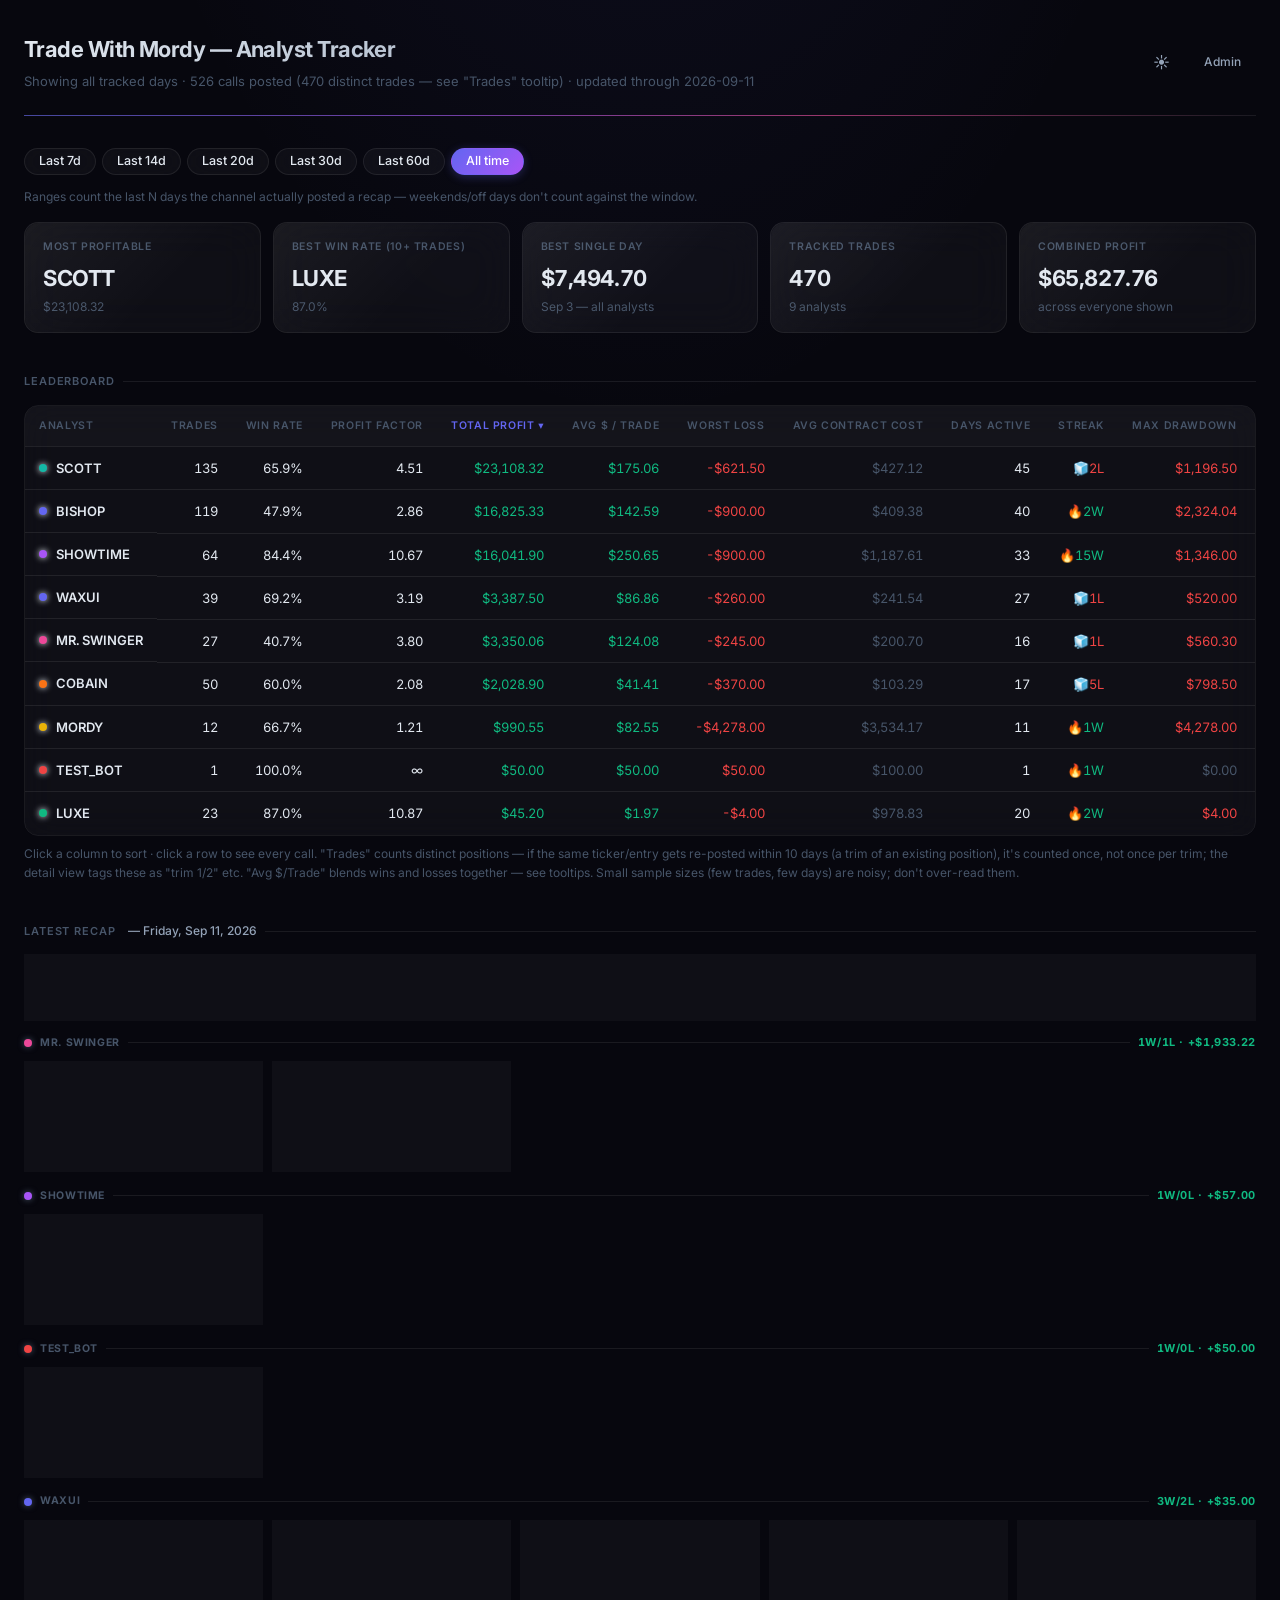
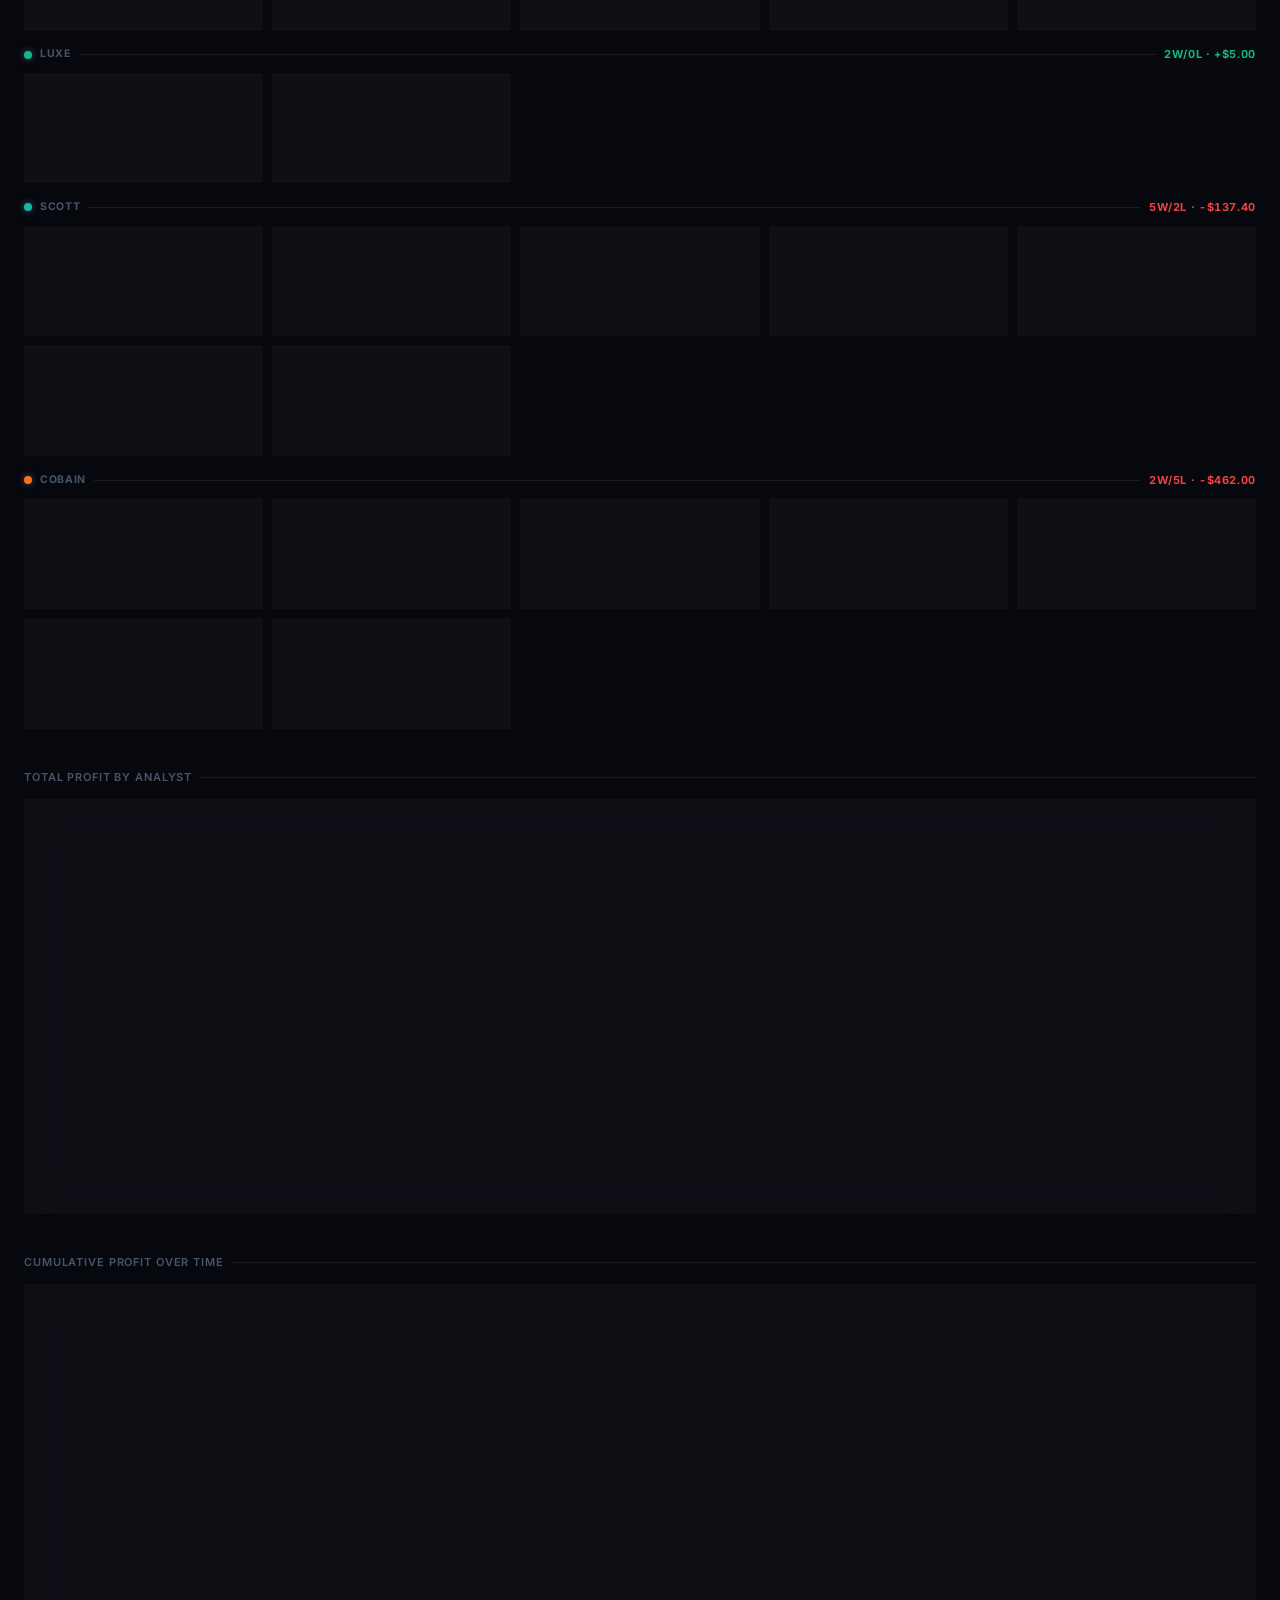
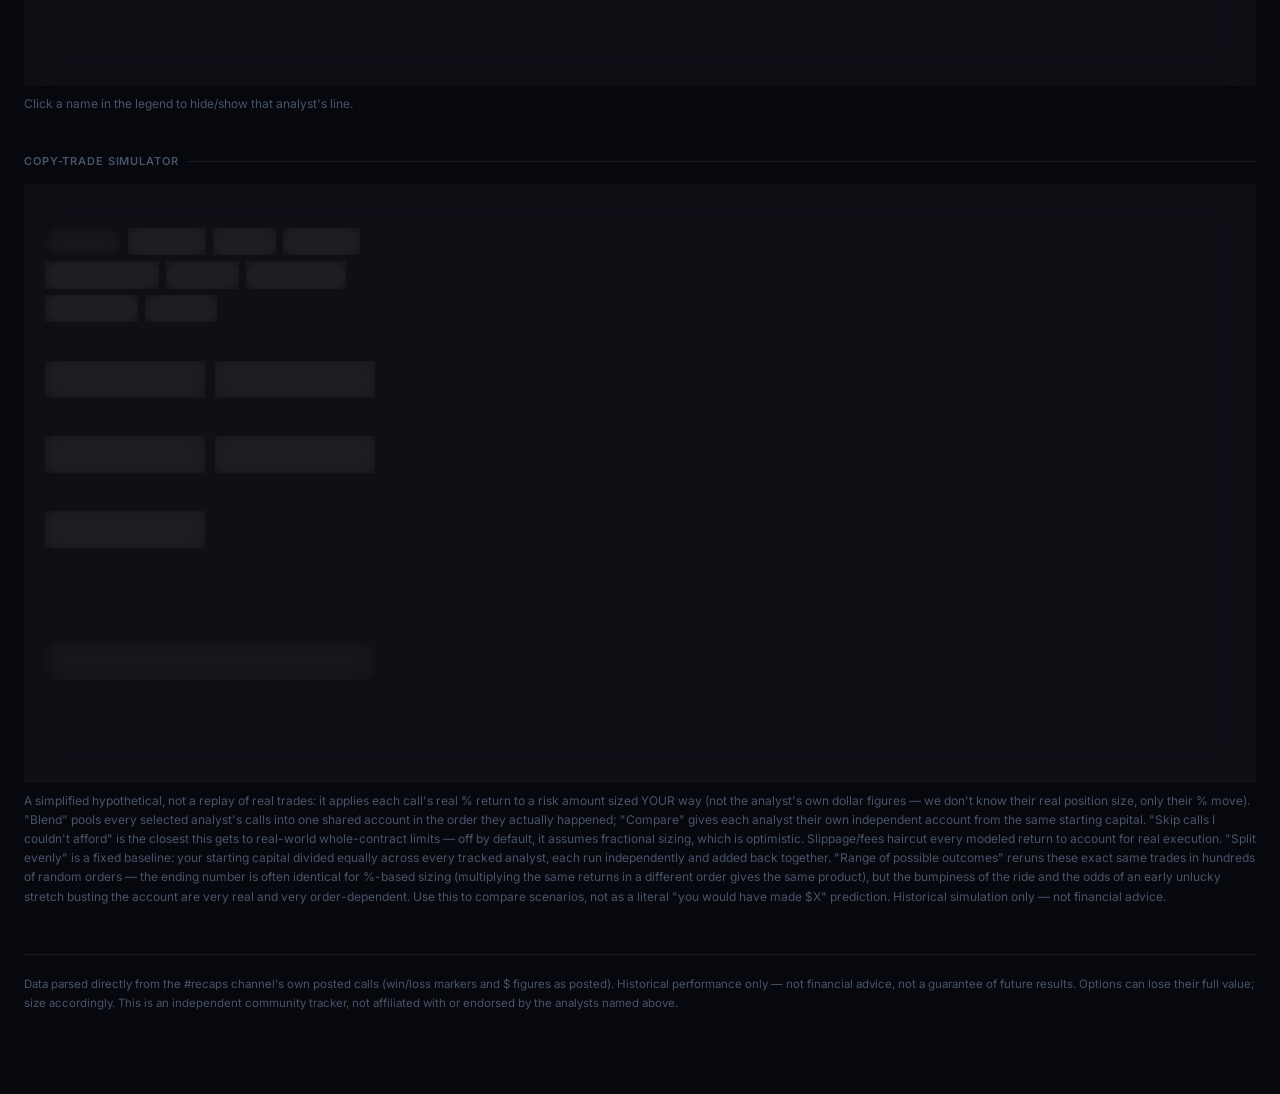
==== commit 8c61dd0f: "Add files via upload" ====
--- a/index.html
+++ b/index.html
@@ -33,6 +33,7 @@
     <div class="tiles stagger-in" id="tiles"></div>
   </section>
 
+
   <section>
     <h2 class="section-title">Leaderboard</h2>
     <div class="table-scroll">
@@ -58,6 +59,12 @@
         <tbody id="detailBody"></tbody>
       </table>
     </div>
+  </section>
+
+  <section id="latestRecapSection">
+    <h2 class="section-title">Latest recap <span id="latestRecapDate" style="font-weight:500;text-transform:none;letter-spacing:0;color:var(--text-secondary);font-size:12px;margin-left:4px"></span></h2>
+    <div id="latestRecapSummary" class="recap-day-summary"></div>
+    <div id="latestRecapFeed" class="latest-feed"></div>
   </section>
 
   <section>
--- a/style.css
+++ b/style.css
@@ -881,6 +881,220 @@
 #simLinkMsg.copied { color: var(--good); animation: fadeInUp .25s ease both; }
 
 /* =========================================================
+   Latest Recap Feed
+   ========================================================= */
+#latestRecapSection { animation: fadeInUp .4s ease both; }
+
+.latest-feed {
+  display: grid;
+  grid-template-columns: repeat(auto-fill, minmax(200px, 1fr));
+  gap: 10px;
+}
+
+.recap-card {
+  background: var(--surface);
+  border: 1px solid var(--border);
+  border-radius: 12px;
+  padding: 13px 15px;
+  backdrop-filter: blur(16px);
+  -webkit-backdrop-filter: blur(16px);
+  display: flex;
+  flex-direction: column;
+  gap: 5px;
+  transition: transform .18s, box-shadow .18s, border-color .18s;
+  animation: fadeInUp .35s cubic-bezier(.22,.8,.25,1) both;
+  position: relative;
+  overflow: hidden;
+}
+.recap-card::before {
+  content: '';
+  position: absolute;
+  top: 0; left: 0; right: 0;
+  height: 2px;
+  border-radius: 12px 12px 0 0;
+}
+.recap-card.win::before  { background: linear-gradient(90deg, var(--good), #34d399); }
+.recap-card.loss::before { background: linear-gradient(90deg, var(--status-crit), #f87171); }
+
+.recap-card:hover {
+  transform: translateY(-3px);
+  border-color: var(--border-2);
+  box-shadow: 0 8px 24px rgba(0,0,0,0.25);
+}
+
+.recap-card-analyst {
+  font-size: 10.5px;
+  font-weight: 700;
+  text-transform: uppercase;
+  letter-spacing: .06em;
+  color: var(--text-muted);
+  display: flex;
+  align-items: center;
+  gap: 6px;
+}
+.recap-card-analyst .dot { margin-right: 0; }
+
+.recap-card-ticker {
+  font-size: 17px;
+  font-weight: 800;
+  letter-spacing: -0.02em;
+  color: var(--text-primary);
+  display: flex;
+  align-items: center;
+  gap: 6px;
+  flex-wrap: wrap;
+}
+
+.recap-highlight-badge {
+  font-size: 10px;
+  font-weight: 700;
+  background: rgba(251,146,60,.15);
+  border: 1px solid rgba(251,146,60,.3);
+  color: var(--status-serious);
+  border-radius: 20px;
+  padding: 1px 7px;
+  letter-spacing: .03em;
+}
+
+.recap-card-entry-exit {
+  font-size: 11px;
+  color: var(--text-muted);
+  font-variant-numeric: tabular-nums;
+  margin-top: 1px;
+}
+
+
+.recap-card-result {
+  display: flex;
+  align-items: baseline;
+  gap: 8px;
+  margin-top: 3px;
+}
+.recap-card-badge {
+  font-size: 10px;
+  font-weight: 700;
+  letter-spacing: .06em;
+  padding: 2px 7px;
+  border-radius: 20px;
+}
+.recap-card.win  .recap-card-badge {
+  background: rgba(16,185,129,.15);
+  color: var(--good);
+  border: 1px solid rgba(16,185,129,.25);
+}
+.recap-card.loss .recap-card-badge {
+  background: rgba(239,68,68,.12);
+  color: var(--status-crit);
+  border: 1px solid rgba(239,68,68,.2);
+}
+
+.recap-card-pct {
+  font-size: 15px;
+  font-weight: 700;
+  font-variant-numeric: tabular-nums;
+}
+.recap-card.win  .recap-card-pct { color: var(--good); }
+.recap-card.loss .recap-card-pct { color: var(--status-crit); }
+
+.recap-card-dollar {
+  font-size: 11.5px;
+  font-weight: 500;
+  color: var(--text-muted);
+  font-variant-numeric: tabular-nums;
+}
+.recap-card.win  .recap-card-dollar { color: var(--good); opacity: .75; }
+.recap-card.loss .recap-card-dollar { color: var(--status-crit); opacity: .75; }
+
+.recap-empty {
+  color: var(--text-muted);
+  font-size: 13px;
+  padding: 12px 0;
+}
+
+/* day summary bar above the cards */
+.recap-day-summary {
+  display: flex;
+  gap: 20px;
+  flex-wrap: wrap;
+  align-items: center;
+  margin-bottom: 14px;
+  padding: 12px 16px;
+  background: var(--surface);
+  border: 1px solid var(--border);
+  border-radius: 12px;
+  backdrop-filter: blur(16px);
+  -webkit-backdrop-filter: blur(16px);
+  font-size: 13px;
+  animation: fadeInUp .3s ease both;
+}
+.recap-day-summary .ds-item {
+  display: flex;
+  flex-direction: column;
+  gap: 1px;
+}
+.recap-day-summary .ds-label {
+  font-size: 10px;
+  font-weight: 700;
+  text-transform: uppercase;
+  letter-spacing: .07em;
+  color: var(--text-muted);
+}
+.recap-day-summary .ds-val {
+  font-size: 15px;
+  font-weight: 700;
+  font-variant-numeric: tabular-nums;
+  letter-spacing: -0.01em;
+}
+.recap-day-summary .ds-val.pos { color: var(--good); }
+.recap-day-summary .ds-val.neg { color: var(--status-crit); }
+.recap-day-summary .ds-divider {
+  width: 1px;
+  height: 28px;
+  background: var(--border);
+  align-self: center;
+}
+
+/* per-analyst mini group in the feed */
+.recap-analyst-group { display: contents; }
+.recap-group-label {
+  grid-column: 1 / -1;
+  display: flex;
+  align-items: center;
+  gap: 8px;
+  font-size: 10.5px;
+  font-weight: 700;
+  text-transform: uppercase;
+  letter-spacing: .06em;
+  color: var(--text-muted);
+  margin-top: 6px;
+}
+.recap-group-label:first-child { margin-top: 0; }
+.recap-group-label .dot { margin-right: 0; }
+.recap-group-line {
+  flex: 1;
+  height: 1px;
+  background: var(--border);
+}
+.recap-group-pnl {
+  font-size: 11px;
+  font-variant-numeric: tabular-nums;
+}
+.recap-group-pnl.pos { color: var(--good); }
+.recap-group-pnl.neg { color: var(--status-crit); }
+
+
+/* stagger each card in */
+.latest-feed .recap-card:nth-child(1)  { animation-delay: .02s; }
+.latest-feed .recap-card:nth-child(2)  { animation-delay: .06s; }
+.latest-feed .recap-card:nth-child(3)  { animation-delay: .10s; }
+.latest-feed .recap-card:nth-child(4)  { animation-delay: .14s; }
+.latest-feed .recap-card:nth-child(5)  { animation-delay: .18s; }
+.latest-feed .recap-card:nth-child(6)  { animation-delay: .22s; }
+.latest-feed .recap-card:nth-child(7)  { animation-delay: .26s; }
+.latest-feed .recap-card:nth-child(8)  { animation-delay: .30s; }
+.latest-feed .recap-card:nth-child(n+9){ animation-delay: .34s; }
+
+/* =========================================================
    Responsive
    ========================================================= */
 @media (max-width: 760px) {
